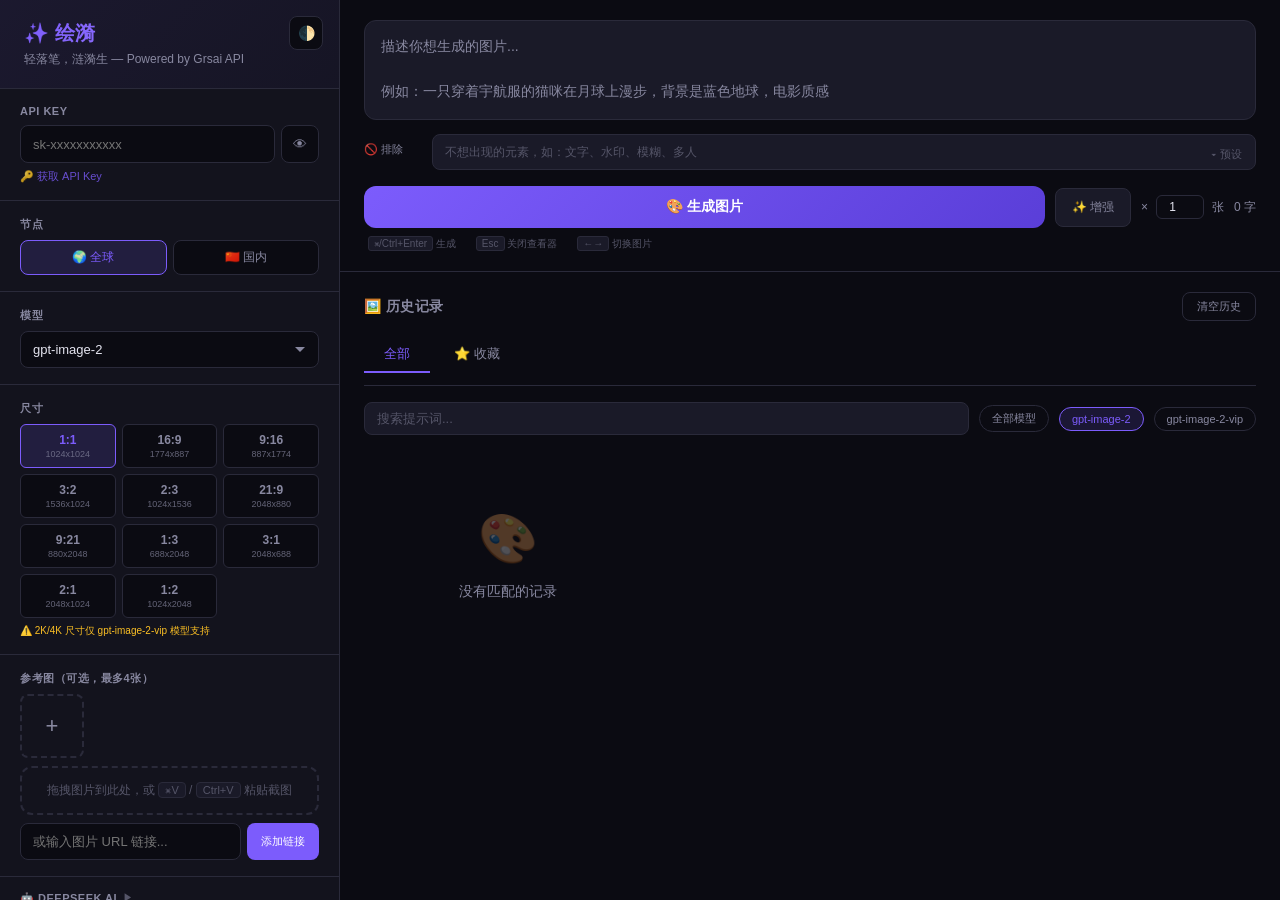
==== index.html @ 483f825a "PWA 手机版上线 — 添加到主屏幕即可安装" ====
<!DOCTYPE html>
<html lang="zh-CN">
<head>
<meta charset="UTF-8">
<meta name="viewport" content="width=device-width, initial-scale=1.0">
<title>绘漪 — AI 生图</title>
<!-- PWA Meta 标签 -->
<link rel="manifest" href="/manifest.json">
<meta name="theme-color" content="#0b0b12">
<meta name="apple-mobile-web-app-capable" content="yes">
<meta name="apple-mobile-web-app-status-bar-style" content="black-translucent">
<meta name="apple-mobile-web-app-title" content="绘漪">
<meta name="mobile-web-app-capable" content="yes">
<link rel="apple-touch-icon" href="/icon-192.png">
<link rel="icon" type="image/png" sizes="192x192" href="/icon-192.png">
<link rel="icon" type="image/png" sizes="512x512" href="/icon-512.png">
<style>
*{margin:0;padding:0;box-sizing:border-box}
:root{
  --bg:#0b0b12;--surface:#13131d;--surface2:#1a1a28;--surface3:#22222f;
  --border:#2a2a3a;--border2:#33334a;
  --text:#e4e4ef;--text2:#8888a0;--text3:#555568;
  --accent:#7c5cfc;--accent2:#5a3ed8;--accent-glow:rgba(124,92,252,.15);
  --success:#34d399;--error:#f87171;--warning:#fbbf24;--info:#60a5fa;
  --radius:12px;--radius-sm:8px;
  --shadow:0 4px 24px rgba(0,0,0,.3);
  --font:-apple-system,BlinkMacSystemFont,'Segoe UI',Roboto,'Helvetica Neue',sans-serif;
  --font-mono:'SF Mono','Fira Code',Consolas,monospace;
  --transition:all .2s ease;
}
[data-theme="light"]{
  --bg:#f5f5f7;--surface:#ffffff;--surface2:#eeeef2;--surface3:#e5e5ea;
  --border:#d1d1d6;--border2:#c7c7cc;
  --text:#1d1d1f;--text2:#6e6e73;--text3:#aeaeb2;
  --accent:#6c4de6;--accent2:#5538c4;--accent-glow:rgba(108,77,230,.1);
  --shadow:0 4px 24px rgba(0,0,0,.08);
}
[data-theme="sakura"]{
  --bg:#12101f;--surface:#1a172a;--surface2:#221e36;--surface3:#2a2640;
  --border:#362f52;--border2:#443c62;
  --text:#ede8f5;--text2:#9b8fb8;--text3:#6b5f88;
  --accent:#e8829a;--accent2:#d4607a;--accent-glow:rgba(232,130,154,.12);
  --success:#7dd4a8;--error:#f08787;--warning:#f0c56d;--info:#8ab4f8;
  --shadow:0 4px 24px rgba(18,16,31,.5);
  --header-gradient:linear-gradient(135deg,rgba(232,130,154,.1),rgba(160,110,200,.06));
  --sidebar-bg:var(--surface);
}
body{font-family:var(--font);background:var(--bg);color:var(--text);min-height:100vh;overflow-x:hidden;transition:background .3s,color .3s}
::-webkit-scrollbar{width:6px}
::-webkit-scrollbar-track{background:var(--surface)}
::-webkit-scrollbar-thumb{background:var(--border);border-radius:3px}
.app{display:flex;height:100vh}
.sidebar{width:340px;min-width:340px;background:var(--surface);border-right:1px solid var(--border);display:flex;flex-direction:column;overflow-y:auto;transition:background .3s}
.main{flex:1;display:flex;flex-direction:column;overflow:hidden}
.header{padding:20px 24px;border-bottom:1px solid var(--border);background:linear-gradient(135deg,rgba(124,92,252,.08),rgba(90,62,216,.04));position:relative}
.header h1{font-size:20px;font-weight:700;background:linear-gradient(135deg,#7c5cfc,#a78bfa);-webkit-background-clip:text;-webkit-text-fill-color:transparent}
.header p{font-size:12px;color:var(--text2);margin-top:4px}
.header-actions{position:absolute;top:16px;right:16px;display:flex;gap:6px}
.header-btn{width:34px;height:34px;border:1px solid var(--border);border-radius:var(--radius-sm);background:var(--bg);color:var(--text2);cursor:pointer;display:flex;align-items:center;justify-content:center;font-size:14px;transition:var(--transition)}
.header-btn:hover{border-color:var(--accent);color:var(--accent);background:var(--accent-glow)}
.sidebar-section{padding:16px 20px;border-bottom:1px solid var(--border)}
.sidebar-section label{display:block;font-size:11px;font-weight:600;color:var(--text2);text-transform:uppercase;letter-spacing:.5px;margin-bottom:8px}
.sidebar-section input[type="password"],.sidebar-section input[type="text"],.sidebar-section textarea,.sidebar-section select{width:100%;background:var(--bg);border:1px solid var(--border);border-radius:var(--radius-sm);padding:10px 12px;color:var(--text);font-size:13px;outline:none;transition:border .2s}
.sidebar-section input:focus,.sidebar-section textarea:focus,.sidebar-section select:focus{border-color:var(--accent)}
.sidebar-section select{cursor:pointer;-webkit-appearance:none;appearance:none;background-image:url("data:image/svg+xml,%3Csvg xmlns='http://www.w3.org/2000/svg' width='12' height='12' viewBox='0 0 12 12'%3E%3Cpath fill='%238888a0' d='M6 8L1 3h10z'/%3E%3C/svg%3E");background-repeat:no-repeat;background-position:right 12px center}
.sidebar-section select option{background:var(--surface);color:var(--text)}
.node-toggle{display:flex;gap:6px}
.node-btn{flex:1;padding:8px;border:1px solid var(--border);border-radius:var(--radius-sm);background:var(--bg);color:var(--text2);font-size:12px;cursor:pointer;transition:var(--transition);text-align:center}
.node-btn.active{border-color:var(--accent);color:var(--accent);background:var(--accent-glow)}
.node-btn:hover{border-color:var(--accent)}
.ref-images{display:flex;flex-wrap:wrap;gap:8px}
.ref-img-slot{width:64px;height:64px;border:2px dashed var(--border);border-radius:var(--radius-sm);cursor:pointer;display:flex;align-items:center;justify-content:center;position:relative;overflow:hidden;transition:var(--transition)}
.ref-img-slot:hover{border-color:var(--accent)}
.ref-img-slot.drag-over{border-color:var(--accent);background:var(--accent-glow);transform:scale(1.05)}
.ref-img-slot img{width:100%;height:100%;object-fit:cover}
.ref-img-slot .add-icon{font-size:22px;color:var(--text2)}
.ref-img-slot .remove-btn{position:absolute;top:2px;right:2px;width:18px;height:18px;background:rgba(0,0,0,.7);border-radius:50%;color:#fff;font-size:10px;cursor:pointer;display:flex;align-items:center;justify-content:center;line-height:1;border:none;opacity:0;transition:opacity .2s}
.ref-img-slot:hover .remove-btn{opacity:1}
.ref-drop-zone{border:2px dashed var(--border);border-radius:var(--radius);padding:14px;text-align:center;color:var(--text3);font-size:12px;transition:var(--transition);margin-top:8px}
.ref-drop-zone.active{border-color:var(--accent);background:var(--accent-glow);color:var(--accent)}
.ref-drop-zone kbd{display:inline-block;padding:1px 6px;background:var(--surface2);border:1px solid var(--border);border-radius:4px;font-family:var(--font);font-size:11px}
.prompt-area{padding:20px 24px;border-bottom:1px solid var(--border)}
.prompt-area textarea{width:100%;min-height:100px;background:var(--surface2);border:1px solid var(--border);border-radius:var(--radius);padding:14px 16px;color:var(--text);font-size:14px;line-height:1.6;resize:none;overflow:hidden;outline:none;transition:border .2s;font-family:inherit}
.prompt-area textarea:focus{border-color:var(--accent)}
.prompt-area textarea::placeholder{color:var(--text2)}
@keyframes pulse{0%,100%{opacity:.3}50%{opacity:1}}
.prompt-actions{display:flex;gap:10px;margin-top:12px;align-items:center;flex-wrap:wrap}
.generate-btn{flex:1;min-width:120px;padding:12px 20px;background:linear-gradient(135deg,var(--accent),var(--accent2));border:none;border-radius:var(--radius);color:#fff;font-size:14px;font-weight:600;cursor:pointer;transition:var(--transition)}
.generate-btn:hover{transform:translateY(-1px);box-shadow:0 4px 20px rgba(124,92,252,.4)}
.generate-btn:active{transform:translateY(0)}
.generate-btn:disabled{opacity:.5;cursor:not-allowed;transform:none;box-shadow:none}
.btn-secondary{padding:10px 16px;background:var(--surface2);border:1px solid var(--border);border-radius:var(--radius-sm);color:var(--text2);font-size:12px;cursor:pointer;transition:var(--transition);white-space:nowrap}
.btn-secondary:hover{border-color:var(--accent);color:var(--accent)}
.char-count{font-size:12px;color:var(--text2)}
.batch-control{display:flex;align-items:center;gap:8px;font-size:12px;color:var(--text2)}
.batch-control input[type="number"]{width:48px;background:var(--bg);border:1px solid var(--border);border-radius:6px;padding:4px 6px;color:var(--text);font-size:12px;text-align:center;outline:none}
.batch-control input[type="number"]:focus{border-color:var(--accent)}
.content{flex:1;overflow-y:auto;padding:20px 24px}
.section-title{font-size:14px;font-weight:600;color:var(--text2);margin-bottom:16px;display:flex;align-items:center;gap:8px;text-transform:uppercase;letter-spacing:.5px}
.section-title .count{background:var(--accent);color:#fff;font-size:10px;padding:2px 8px;border-radius:10px}
.history-tabs{display:flex;gap:4px;margin-bottom:16px;border-bottom:1px solid var(--border);padding-bottom:12px}
.history-tab{padding:8px 20px;border:none;border-bottom:2px solid transparent;background:none;color:var(--text2);font-size:13px;font-weight:500;cursor:pointer;transition:var(--transition)}
.history-tab.active{color:var(--accent);border-bottom-color:var(--accent)}
.history-tab:hover{color:var(--text)}
.search-filter-bar{display:flex;gap:10px;margin-bottom:16px;align-items:center;flex-wrap:wrap}
.search-input{flex:1;min-width:180px;background:var(--surface2);border:1px solid var(--border);border-radius:var(--radius-sm);padding:8px 12px;color:var(--text);font-size:13px;outline:none;transition:border .2s}
.search-input:focus{border-color:var(--accent)}
.search-input::placeholder{color:var(--text3)}
.filter-chip{padding:5px 12px;border:1px solid var(--border);border-radius:20px;background:var(--bg);color:var(--text2);font-size:11px;cursor:pointer;transition:var(--transition);white-space:nowrap}
.filter-chip.active{border-color:var(--accent);color:var(--accent);background:var(--accent-glow)}
.filter-chip:hover{border-color:var(--accent)}
.tasks-grid{display:grid;grid-template-columns:repeat(auto-fill,minmax(220px,1fr));gap:14px;margin-bottom:30px}
.task-card{background:var(--surface);border:1px solid var(--border);border-radius:var(--radius);overflow:hidden;transition:var(--transition);position:relative}
.task-card:hover{border-color:var(--border2);transform:translateY(-2px);box-shadow:var(--shadow)}
.task-card.running{border-color:var(--accent);box-shadow:0 0 20px rgba(124,92,252,.15)}
.task-card.succeeded{border-color:var(--success)}
.task-card.failed,.task-card.violation{border-color:var(--error)}

.task-card .card-fav{position:absolute;top:8px;right:8px;z-index:2;width:28px;height:28px;border:none;border-radius:50%;background:rgba(0,0,0,.3);cursor:pointer;display:flex;align-items:center;justify-content:center;opacity:0;transition:opacity .2s;font-size:14px;color:var(--text2)}
.task-card:hover .card-fav{opacity:1}
.task-card .card-fav.faved{opacity:1;color:#fbbf24}
.task-card .card-img{width:100%;aspect-ratio:1;background:var(--bg);display:flex;align-items:center;justify-content:center;overflow:hidden;cursor:pointer}
.task-card .card-img img{width:100%;height:100%;object-fit:contain;transition:transform .3s}
.task-card:hover .card-img img{transform:scale(1.03)}
.task-card .card-body{padding:12px}
.task-card .card-prompt{font-size:12px;color:var(--text);line-height:1.4;display:-webkit-box;-webkit-line-clamp:2;-webkit-box-orient:vertical;overflow:hidden;margin-bottom:8px}
.task-card .card-meta{display:flex;align-items:center;justify-content:space-between;font-size:11px;color:var(--text2)}
.task-card .card-meta .model-tag{background:var(--surface2);padding:2px 8px;border-radius:4px}
.task-card .card-actions{display:flex;gap:6px;margin-top:8px}
.task-card .card-actions button{flex:1;padding:6px;border:1px solid var(--border);border-radius:6px;background:var(--bg);color:var(--text2);font-size:11px;cursor:pointer;transition:var(--transition)}
.task-card .card-actions button:hover{border-color:var(--accent);color:var(--accent)}
.task-card .card-actions button.downloading{opacity:.6;cursor:wait}
.progress-bar{height:3px;background:var(--bg);overflow:hidden;margin-top:6px;border-radius:2px}
.progress-bar .fill{height:100%;background:linear-gradient(90deg,var(--accent),#a78bfa);transition:width .5s ease;border-radius:2px}
.status-badge{display:inline-flex;align-items:center;gap:4px;font-size:11px;font-weight:600}
.status-badge.running{color:var(--accent)}
.status-badge.succeeded{color:var(--success)}
.status-badge.failed{color:var(--error)}
.status-badge.violation{color:var(--warning)}
.status-badge .dot{width:6px;height:6px;border-radius:50%;background:currentColor}
.status-badge.running .dot{animation:pulse-status 1.5s infinite}
@keyframes pulse-status{0%,100%{opacity:1}50%{opacity:.3}}
.empty-state{display:flex;flex-direction:column;align-items:center;justify-content:center;padding:60px 20px;color:var(--text2)}
.empty-state .icon{font-size:48px;margin-bottom:16px;opacity:.3}
.empty-state p{font-size:14px}
.failed-section{margin-bottom:30px}
.failed-header{display:flex;justify-content:space-between;align-items:center;margin-bottom:12px}
.failed-header .section-title{margin-bottom:0}
.failed-list{display:flex;flex-direction:column;gap:10px}
.failed-item{background:var(--surface);border:1px solid var(--border);border-left:3px solid var(--error);border-radius:var(--radius-sm);padding:14px 16px;transition:var(--transition)}
.failed-item:hover{border-color:var(--border2)}
.failed-item .failed-top{display:flex;justify-content:space-between;align-items:flex-start;gap:10px}
.failed-item .failed-prompt{font-size:13px;color:var(--text);line-height:1.5;flex:1;word-break:break-word}
.failed-item .failed-reason{font-size:12px;color:var(--error);line-height:1.4;margin-top:8px;display:flex;align-items:flex-start;gap:6px}
.failed-item .failed-reason .ri{flex-shrink:0;margin-top:2px}
.failed-item .failed-meta{display:flex;gap:12px;align-items:center;font-size:11px;color:var(--text3);margin-top:8px}
.failed-item .failed-meta .mt{background:var(--surface2);padding:2px 8px;border-radius:4px;color:var(--text2)}
.failed-item .failed-actions{display:flex;gap:6px;margin-top:10px}
.failed-item .failed-actions button{padding:5px 12px;border:1px solid var(--border);border-radius:6px;background:var(--bg);color:var(--text2);font-size:11px;cursor:pointer;transition:var(--transition)}
.failed-item .failed-actions button:hover{border-color:var(--accent);color:var(--accent)}
.failed-item .failed-actions .polish-btn{display:none;background:linear-gradient(135deg,var(--accent),var(--accent2));color:#fff;border:none;font-weight:500}
.failed-item .failed-actions .polish-btn.show{display:inline-flex;align-items:center;gap:4px}
.failed-item .failed-actions .polish-btn:hover{opacity:.9;color:#fff;border-color:transparent}
.failed-item .failed-actions .polish-btn:disabled{opacity:.5;cursor:not-allowed}
.failed-item .failed-remove{width:24px;height:24px;border:none;border-radius:4px;background:none;color:var(--text3);cursor:pointer;display:flex;align-items:center;justify-content:center;font-size:13px;flex-shrink:0;transition:var(--transition)}
.failed-item .failed-remove:hover{color:var(--error);background:rgba(248,113,113,.1)}

.modal-overlay{position:fixed;inset:0;background:rgba(0,0,0,.85);display:flex;align-items:center;justify-content:center;z-index:900;opacity:0;pointer-events:none;transition:opacity .3s}
.modal-overlay.active{opacity:1;pointer-events:all}
.modal{background:var(--surface);border:1px solid var(--border);border-radius:var(--radius);width:90vw;max-width:1200px;max-height:90vh;overflow:hidden;display:flex;flex-direction:column}
.modal-header{padding:16px 24px;border-bottom:1px solid var(--border);display:flex;justify-content:space-between;align-items:center}
.modal-header h3{font-size:16px;font-weight:600}
.modal-close{width:32px;height:32px;border:none;border-radius:50%;background:var(--surface2);color:var(--text2);cursor:pointer;display:flex;align-items:center;justify-content:center;font-size:16px;transition:var(--transition)}
.modal-close:hover{background:var(--error);color:#fff}
.modal-body{flex:1;overflow:auto;padding:20px 24px}


.viewer-overlay{position:fixed;inset:0;background:rgba(0,0,0,.92);display:flex;align-items:center;justify-content:center;z-index:1000;cursor:pointer;opacity:0;pointer-events:none;transition:opacity .3s}
.viewer-overlay.active{opacity:1;pointer-events:all}
.viewer-overlay img{max-width:90vw;max-height:90vh;object-fit:contain;border-radius:8px}
.viewer-close{position:fixed;top:20px;right:20px;width:40px;height:40px;background:rgba(255,255,255,.1);border:none;border-radius:50%;color:#fff;font-size:20px;cursor:pointer;display:flex;align-items:center;justify-content:center;z-index:1001;transition:var(--transition)}
.viewer-close:hover{background:rgba(255,255,255,.2)}
.viewer-download{position:fixed;bottom:30px;left:50%;transform:translateX(-50%);padding:10px 28px;background:linear-gradient(135deg,var(--accent),var(--accent2));border:none;border-radius:var(--radius);color:#fff;font-size:14px;font-weight:600;cursor:pointer;z-index:1001;transition:var(--transition)}
.viewer-download:hover{transform:translateX(-50%) translateY(-2px);box-shadow:0 4px 20px rgba(124,92,252,.4)}
.viewer-nav{position:fixed;top:50%;transform:translateY(-50%);width:44px;height:44px;border:none;border-radius:50%;background:rgba(255,255,255,.1);color:#fff;font-size:20px;cursor:pointer;display:flex;align-items:center;justify-content:center;z-index:1001;transition:var(--transition)}
.viewer-nav:hover{background:rgba(255,255,255,.2)}
.viewer-nav.prev{left:20px}
.viewer-nav.next{right:20px}
.toast-container{position:fixed;top:20px;right:20px;z-index:2000;display:flex;flex-direction:column;gap:8px}
.toast{padding:12px 20px;border-radius:8px;font-size:13px;color:#fff;animation:slideIn .3s ease;box-shadow:0 4px 20px rgba(0,0,0,.3)}
.toast.error{background:var(--error)}
.toast.success{background:var(--success)}
.toast.info{background:var(--accent)}
@keyframes slideIn{from{transform:translateX(100%);opacity:0}to{transform:translateX(0);opacity:1}}
.clear-btn{background:none;border:1px solid var(--border);border-radius:var(--radius-sm);padding:6px 14px;color:var(--text2);font-size:11px;cursor:pointer;transition:var(--transition)}
.clear-btn:hover{border-color:var(--error);color:var(--error)}
.key-wrapper{display:flex;gap:6px}
.key-wrapper input{flex:1}

.key-link{display:inline-block;margin-top:6px;font-size:11px;color:var(--accent);text-decoration:none;opacity:.8;transition:opacity .2s}
.key-link:hover{opacity:1;text-decoration:underline}
.ref-url-row{display:flex;gap:6px;margin-top:8px}
.ref-url-row input{flex:1;background:var(--bg);border:1px solid var(--border);border-radius:8px;padding:8px 10px;color:var(--text);font-size:12px;outline:none;transition:border .2s}
.ref-url-row input:focus{border-color:var(--accent)}
.ref-url-row button{padding:8px 14px;background:var(--accent);border:none;border-radius:8px;color:#fff;font-size:11px;cursor:pointer;white-space:nowrap;transition:opacity .2s}
.ref-url-row button:hover{opacity:.85}
.size-vip-hint{font-size:10px;color:var(--warning);margin-top:6px;display:none}
.size-vip-hint.show{display:block}
.key-toggle{width:38px;height:38px;background:var(--bg);border:1px solid var(--border);border-radius:var(--radius-sm);color:var(--text2);cursor:pointer;display:flex;align-items:center;justify-content:center;font-size:14px;transition:var(--transition);flex-shrink:0}
.key-toggle:hover{border-color:var(--accent);color:var(--accent)}
.size-grid{display:grid;grid-template-columns:repeat(3,1fr);gap:6px}
.size-btn{padding:8px 4px;border:1px solid var(--border);border-radius:6px;background:var(--bg);color:var(--text2);font-size:11px;cursor:pointer;transition:var(--transition);text-align:center}
.size-btn.active{border-color:var(--accent);color:var(--accent);background:var(--accent-glow)}
.size-btn:hover{border-color:var(--accent)}
.size-btn .ratio{font-weight:600;font-size:12px}
.size-btn .px{font-size:9px;margin-top:2px;color:var(--text2);opacity:.7}


/* 🌸 夜樱主题 — 小鱼的专属样式 */
[data-theme="sakura"] .sidebar{
  background:linear-gradient(180deg,var(--surface) 0%,#1e1a30 100%);
  border-right-color:var(--border);
}
[data-theme="sakura"] .header{
  background:var(--header-gradient,linear-gradient(135deg,rgba(232,130,154,.1),rgba(160,110,200,.06)));
}
[data-theme="sakura"] .header h1{
  background:linear-gradient(135deg,#e8829a,#c9a0dc);
  -webkit-background-clip:text;-webkit-text-fill-color:transparent;
}
[data-theme="sakura"] .generate-btn{
  background:linear-gradient(135deg,#e8829a,#d4607a);
}
[data-theme="sakura"] .generate-btn:hover{
  box-shadow:0 4px 20px rgba(232,130,154,.4);
}
[data-theme="sakura"] .generate-btn:disabled{
  box-shadow:none;
}
[data-theme="sakura"] .task-card.running{
  border-color:var(--accent);
  box-shadow:0 0 24px rgba(232,130,154,.18);
}
[data-theme="sakura"] .progress-bar .fill{
  background:linear-gradient(90deg,#e8829a,#c9a0dc);
}
[data-theme="sakura"] .node-btn.active,
[data-theme="sakura"] .filter-chip.active,
[data-theme="sakura"] .history-tab.active{
  border-color:var(--accent);color:var(--accent);background:var(--accent-glow);
}
[data-theme="sakura"] .history-tab.active{
  border-bottom-color:var(--accent);
}
[data-theme="sakura"] .key-link{
  color:var(--accent);
}
[data-theme="sakura"] .ref-url-row button{
  background:var(--accent);
}

/* 🌸 夜樱 — 更柔和的圆角和间距 */
[data-theme="sakura"] .sidebar-section{
  border-bottom-color:rgba(54,47,82,.5);
}
[data-theme="sakura"] .prompt-area textarea{
  border-radius:var(--radius);
  background:var(--surface2);
}
[data-theme="sakura"] .prompt-area textarea:focus{
  border-color:var(--accent);
  box-shadow:0 0 0 3px var(--accent-glow);
}
[data-theme="sakura"] .sidebar-section input:focus,
[data-theme="sakura"] .sidebar-section textarea:focus,
[data-theme="sakura"] .sidebar-section select:focus{
  border-color:var(--accent);
  box-shadow:0 0 0 3px var(--accent-glow);
}
[data-theme="sakura"] .ref-drop-zone.active{
  border-color:var(--accent);background:var(--accent-glow);color:var(--accent);
}

/* 🌸 樱花飘落动画 */
[data-theme="sakura"] .header::after{
  content:'🌸';
  position:absolute;
  top:14px;right:60px;
  font-size:14px;
  opacity:.5;
  animation:sakuraFloat 6s ease-in-out infinite;
}
@keyframes sakuraFloat{
  0%,100%{transform:translateY(0) rotate(0deg);opacity:.5}
  50%{transform:translateY(4px) rotate(15deg);opacity:.7}
}
[data-theme="sakura"] .viewer-download{
  background:linear-gradient(135deg,#e8829a,#d4607a);
}
[data-theme="sakura"] .viewer-download:hover{
  box-shadow:0 4px 20px rgba(232,130,154,.4);
}
@media(max-width:768px){
  .app{flex-direction:column}
  .sidebar{width:100%;min-width:0;max-height:50vh;border-right:none;border-bottom:1px solid var(--border)}
  .tasks-grid,.history-grid{grid-template-columns:repeat(auto-fill,minmax(160px,1fr))}
}

/* Negative prompt */
.negative-row{display:flex;gap:8px;align-items:flex-start;margin-top:10px}
.negative-row label{font-size:11px;color:var(--text2);white-space:nowrap;min-width:60px;font-weight:500;padding-top:8px}
.negative-wrapper{flex:1;position:relative}
.negative-row textarea{flex:1;width:100%;background:var(--surface2);border:1px solid var(--border);border-radius:var(--radius-sm);padding:8px 12px;color:var(--text);font-size:12px;outline:none;transition:border .2s;font-family:inherit;resize:none;min-height:36px;line-height:1.5;overflow:hidden;box-sizing:border-box}
.negative-row textarea:focus{border-color:var(--accent)}
.negative-row textarea::placeholder{color:var(--text3)}
.neg-presets-btn{position:absolute;right:8px;top:50%;transform:translateY(-50%);font-size:11px;color:var(--text3);cursor:pointer;padding:2px 6px;border-radius:4px;transition:all .2s;user-select:none;z-index:2}
.neg-presets-btn:hover{color:var(--accent);background:var(--surface3)}
.neg-presets-btn.open{color:var(--accent)}

/* Negative prompt presets panel */
.neg-presets-panel{display:none;flex-direction:column;gap:0;margin:6px 0 0 68px;background:var(--surface2);border:1px solid var(--border);border-radius:var(--radius-sm);padding:12px;max-height:320px;overflow-y:auto;box-shadow:0 8px 24px rgba(0,0,0,.3)}
.neg-presets-panel.open{display:flex}
.neg-preset-category{margin-bottom:10px}
.neg-preset-cat-title{font-size:11px;font-weight:600;color:var(--text2);margin-bottom:6px}
.neg-preset-chips{display:flex;flex-wrap:wrap;gap:4px}
.neg-chip{display:inline-block;padding:3px 8px;font-size:11px;color:var(--text2);background:var(--surface3);border:1px solid var(--border);border-radius:20px;cursor:pointer;transition:all .15s;user-select:none}
.neg-chip:hover{border-color:var(--accent);color:var(--accent);background:var(--surface4)}
.neg-chip.selected{border-color:var(--accent);color:var(--accent);background:rgba(var(--accent-rgb),.12)}
.neg-preset-footer{display:flex;justify-content:flex-end;gap:8px;margin-top:8px;padding-top:8px;border-top:1px solid var(--border)}
.neg-clear-btn,.neg-apply-btn{padding:4px 12px;font-size:11px;border-radius:20px;cursor:pointer;transition:all .15s;border:none;font-family:inherit}
.neg-clear-btn{background:var(--surface3);color:var(--text2)}
.neg-clear-btn:hover{background:var(--surface4);color:var(--text)}
.neg-apply-btn{background:var(--accent);color:#fff;font-weight:600}
.neg-apply-btn:hover{filter:brightness(1.1)}
.neg-apply-btn:disabled{opacity:.4;cursor:not-allowed}

/* DeepSeek section */
.ds-section{padding:14px 20px;border-bottom:1px solid var(--border)}
.ds-header{display:flex;align-items:center;gap:6px;cursor:pointer;user-select:none}
.ds-header label{font-size:11px;font-weight:600;color:var(--text2);text-transform:uppercase;letter-spacing:.5px}
.ds-header .ds-arrow{font-size:10px;color:var(--text3);transition:transform .2s}
.ds-header .ds-arrow.open{transform:rotate(90deg)}
.ds-body{display:none;margin-top:10px}
.ds-body.open{display:block}
.ds-key-row{display:flex;gap:6px}
.ds-key-row input{flex:1;background:var(--bg);border:1px solid var(--border);border-radius:var(--radius-sm);padding:8px 10px;color:var(--text);font-size:12px;outline:none;transition:border .2s}
.ds-key-row input:focus{border-color:var(--accent)}
.ds-btns{display:flex;gap:6px;margin-top:10px;flex-wrap:wrap}
.ds-btn{padding:6px 12px;border:1px solid var(--border);border-radius:6px;background:var(--bg);color:var(--text2);font-size:11px;cursor:pointer;transition:var(--transition);white-space:nowrap}
.ds-btn:hover{border-color:var(--accent);color:var(--accent)}
.ds-btn:disabled{opacity:.5;cursor:not-allowed}
.ds-btn.active{border-color:var(--accent);color:var(--accent);background:var(--accent-glow)}

/* 快捷键提示样式 */
.kbd-hint{display:inline-block;font-size:10px;color:var(--text3);margin-left:4px;background:var(--surface2);padding:1px 5px;border-radius:3px;border:1px solid var(--border)}
</style>
</head>
<body>
<div class="app">
<aside class="sidebar">
  <div class="header">
    <h1>✨ 绘漪</h1>
    <p>轻落笔，涟漪生 — Powered by Grsai API</p>
    <div class="header-actions">

      <button class="header-btn" id="themeBtn" title="切换主题 (暗黑/明亮/夜樱)">🌓</button>
    </div>
  </div>
  <div class="sidebar-section">
    <label>API Key</label>
    <div class="key-wrapper">
      <input type="password" id="apiKey" placeholder="sk-xxxxxxxxxxx" autocomplete="off">
      <button class="key-toggle" id="keyToggle" title="显示/隐藏">👁</button>
    </div>
    <a href="https://grsai.ai/zh/dashboard/api-keys" target="_blank" rel="noopener" class="key-link">🔑 获取 API Key</a>
  </div>
  <div class="sidebar-section">
    <label>节点</label>
    <div class="node-toggle">
      <button class="node-btn active" data-node="global">🌍 全球</button>
      <button class="node-btn" data-node="china">🇨🇳 国内</button>
    </div>
  </div>
  <div class="sidebar-section">
    <label>模型</label>
    <select id="model">
      <option value="gpt-image-2">gpt-image-2</option>
      <option value="gpt-image-2-vip">gpt-image-2-vip</option>
    </select>
  </div>
  <div class="sidebar-section">
    <label>尺寸</label>
    <div class="size-grid" id="sizeGrid"></div>
    <div class="size-vip-hint" id="sizeVipHint">⚠️ 2K/4K 尺寸仅 gpt-image-2-vip 模型支持</div>
  </div>
  <div class="sidebar-section">
    <label>参考图（可选，最多4张）</label>
    <div class="ref-images" id="refImages"></div>
    <div class="ref-drop-zone" id="refDropZone">拖拽图片到此处，或 <kbd>⌘V</kbd> / <kbd>Ctrl+V</kbd> 粘贴截图</div>
    <div class="ref-url-row">
      <input type="text" id="refUrlInput" placeholder="或输入图片 URL 链接...">
      <button id="refUrlAdd">添加链接</button>
    </div>
    <input type="file" id="refInput" accept="image/*" multiple hidden>
  </div>
  <div class="ds-section">
    <div class="ds-header" id="dsToggle">
      <label>🤖 DeepSeek AI</label>
      <span class="ds-arrow" id="dsArrow">▶</span>
    </div>
    <div class="ds-body" id="dsBody">
      <div class="ds-key-row">
        <input type="password" id="dsApiKey" placeholder="DeepSeek API Key（可选）">
        <button class="key-toggle" id="dsKeyToggle" title="显示/隐藏">👁</button>
      </div>
      <div class="ds-btns">
        <button class="ds-btn" id="dsTranslateBtn" title="中文→英文提示词">🌐 中译英</button>
        <button class="ds-btn" id="dsEnhanceBtn" title="AI 扩展提示词">🧠 AI增强</button>
        <button class="ds-btn" id="dsAutoBtn" title="一句话生成完整提示词">⚡ 一键生成</button>
      </div>
    </div>
  </div>
</aside>
<div class="main">
  <div class="prompt-area">
    <textarea id="prompt" placeholder="描述你想生成的图片...&#10;&#10;例如：一只穿着宇航服的猫咪在月球上漫步，背景是蓝色地球，电影质感"></textarea>
    <div class="negative-row">
      <label>🚫 排除</label>
      <div class="negative-wrapper">
        <textarea id="negativePrompt" placeholder="不想出现的元素，如：文字、水印、模糊、多人" rows="1"></textarea>
        <div class="neg-presets-btn" id="negPresetsBtn" title="负向提示词预设">▾ 预设</div>
      </div>
    </div>
    <div class="neg-presets-panel" id="negPresetsPanel">
      <div class="neg-preset-category">
        <div class="neg-preset-cat-title">📋 基础质量</div>
        <div class="neg-preset-chips">
          <span class="neg-chip" data-neg="lowres, blurry, worst quality, low quality, normal quality, jpeg artifacts, grainy">画质问题</span>
          <span class="neg-chip" data-neg="watermark, signature, text, logo">画面杂质</span>
          <span class="neg-chip" data-neg="cropped, out of frame, tiling">构图框架</span>
          <span class="neg-chip" data-neg="3d, render, cartoon, cgi, sketch">艺术风格</span>
          <span class="neg-chip" data-neg="worst quality, low quality, blurry, watermark, text, cropped, out of frame, ugly, jpeg artifacts, signature">通用基础</span>
        </div>
      </div>
      <div class="neg-preset-category">
        <div class="neg-preset-cat-title">👤 人物精修</div>
        <div class="neg-preset-chips">
          <span class="neg-chip" data-neg="bad anatomy, bad proportions, gross proportions, malformed limbs">身体结构</span>
          <span class="neg-chip" data-neg="extra limbs, extra arms, extra legs, missing arms, missing legs, disconnected limbs">肢体数量</span>
          <span class="neg-chip" data-neg="bad hands, poorly drawn hands, mutated hands, extra fingers, missing fingers, fused fingers, too many fingers">手部细节</span>
          <span class="neg-chip" data-neg="bad face, poorly drawn face, disfigured face, ugly face, cloned face, extra eyes, asymmetrical eyes">面部细节</span>
          <span class="neg-chip" data-neg="long neck, malformed neck">颈部问题</span>
          <span class="neg-chip" data-neg="bad anatomy, bad proportions, extra limbs, bad hands, poorly drawn hands, bad face, disfigured face">人物全开</span>
        </div>
      </div>
      <div class="neg-preset-category">
        <div class="neg-preset-cat-title">🎨 风格场景</div>
        <div class="neg-preset-chips">
          <span class="neg-chip" data-neg="anime, cartoon, illustration, painting">写实防动漫</span>
          <span class="neg-chip" data-neg="mutation, deformed, disfigured, mutilated">畸形变异</span>
          <span class="neg-chip" data-neg="car, building, tree, weapon">特定排除</span>
        </div>
      </div>
      <div class="neg-preset-category">
        <div class="neg-preset-cat-title">🛡 内容安全</div>
        <div class="neg-preset-chips">
          <span class="neg-chip" data-neg="violence, gore, blood, corpse">暴力血腥</span>
          <span class="neg-chip" data-neg="nsfw, nudity">不适宜内容</span>
        </div>
      </div>
      <div class="neg-preset-footer">
        <button class="neg-clear-btn" id="negClearBtn">清空</button>
        <button class="neg-apply-btn" id="negApplyBtn">应用 ×</button>
      </div>
    </div>
    <div class="prompt-actions">
      <button class="generate-btn" id="generateBtn">🎨 生成图片</button>
      <button class="btn-secondary" id="enhanceBtn" title="自动扩展提示词">✨ 增强</button>

      <div class="batch-control">
        <span>×</span>
        <input type="number" id="batchCount" value="1" min="1" max="10">
        <span>张</span>
      </div>
      <span class="char-count" id="charCount">0 字</span>
    </div>
    <div style="margin-top:8px;font-size:10px;color:var(--text3);display:flex;gap:16px;flex-wrap:wrap">
      <span><span class="kbd-hint">⌘/Ctrl+Enter</span> 生成</span>
      <span><span class="kbd-hint">Esc</span> 关闭查看器</span>
      <span><span class="kbd-hint">←→</span> 切换图片</span>
    </div>
  </div>
  <div class="content">
    <div id="tasksSection" style="display:none">
      <div class="section-title">⚡ 生成中 <span class="count" id="taskCount">0</span></div>
      <div class="tasks-grid" id="tasksGrid"></div>
    </div>
    <div id="failedSection" style="display:none">
      <div class="failed-header">
        <div class="section-title">❌ 失败记录 <span class="count" id="failedCount" style="background:var(--error)">0</span></div>
        <button class="clear-btn" id="clearFailed">清空失败记录</button>
      </div>
      <div class="failed-list" id="failedList"></div>
    </div>
    <div>
      <div class="section-title" style="justify-content:space-between">
        <span>🖼️ 历史记录</span>
        <button class="clear-btn" id="clearHistory">清空历史</button>
      </div>
      <div class="history-tabs">
        <button class="history-tab active" data-tab="all">全部</button>
        <button class="history-tab" data-tab="favs">⭐ 收藏</button>
      </div>
      <div class="search-filter-bar">
        <input class="search-input" type="text" id="searchInput" placeholder="搜索提示词...">
        <button class="filter-chip" data-model="all">全部模型</button>
        <button class="filter-chip active" data-model="gpt-image-2">gpt-image-2</button>
        <button class="filter-chip" data-model="gpt-image-2-vip">gpt-image-2-vip</button>
      </div>
      <div class="tasks-grid history-grid" id="historyGrid">
        <div class="empty-state"><div class="icon">🎨</div><p>还没有生成过图片</p></div>
      </div>
    </div>
  </div>
</div>
</div>






<!-- Viewer -->
<div class="viewer-overlay" id="viewer">
  <button class="viewer-close" id="viewerClose">✕</button>
  <button class="viewer-nav prev" id="viewerPrev">‹</button>
  <button class="viewer-nav next" id="viewerNext">›</button>
  <img id="viewerImg" src="" alt="">
  <button class="viewer-download" id="viewerDownload">⬇ 下载到电脑</button>
</div>


<!-- Toast -->
<div class="toast-container" id="toasts"></div>

<script>
// ============ Config ============
const BASE_URLS = { global: 'https://grsaiapi.com', china: 'https://grsai.dakka.com.cn' };
const SIZE_MAP = {
  '1:1':   { '1K': '1024x1024', '2K': '2048x2048', '4K': '2880x2880' },
  '16:9':  { '1K': '1774x887',  '2K': '2048x1152', '4K': '3840x2160' },
  '9:16':  { '1K': '887x1774',  '2K': '1152x2048', '4K': '2160x3840' },
  '3:2':   { '1K': '1536x1024', '2K': '2048x1360', '4K': '3504x2336' },
  '2:3':   { '1K': '1024x1536', '2K': '1360x2048', '4K': '2336x3504' },
  '21:9':  { '1K': '2048x880',  '2K': '3840x1648' },
  '9:21':  { '1K': '880x2048',  '2K': '1648x3840' },
  '1:3':   { '1K': '688x2048',  '2K': '1280x3840' },
  '3:1':   { '1K': '2048x688',  '2K': '3840x1280' },
  '2:1':   { '1K': '2048x1024', '2K': '3840x1920' },
  '1:2':   { '1K': '1024x2048', '2K': '1920x3840' }
};
const POLL_INTERVAL = 2000;

const DS_BASE_URL = 'https://api.deepseek.com/v1/chat/completions';

const ERROR_ZH = {
  'generate failed':'生成失败','content policy violation':'内容违规','violation':'内容违规',
  'rate limit exceeded':'请求过于频繁，请稍后再试','invalid api key':'API Key 无效',
  'unauthorized':'未授权，请检查 API Key','model not found':'模型不存在',
  'invalid request':'请求参数无效','internal server error':'服务器内部错误',
  'service unavailable':'服务暂不可用','timeout':'请求超时','bad request':'请求格式错误',
  'forbidden':'访问被拒绝','not found':'资源不存在','too many requests':'请求过多，请稍后再试',
  'server error':'服务器错误','connection error':'网络连接错误','network error':'网络错误',
  'failed to generate':'生成失败','image generation failed':'图片生成失败',
  'prompt too long':'提示词过长','invalid image':'参考图片格式无效',
  'image too large':'参考图片过大','nsfw content detected':'检测到不当内容',
  'safety filter triggered':'安全过滤触发','blocked by safety system':'被安全系统拦截',
  'content filtered':'内容被过滤'
};
function translateError(msg) {
  if (!msg) return '';
  const l = msg.toLowerCase();
  if (ERROR_ZH[l]) return ERROR_ZH[l];
  let best='', tr='';
  for (const [k,v] of Object.entries(ERROR_ZH)) { if (l.includes(k) && k.length>best.length) { best=k; tr=v; } }
  return tr || msg;
}

// ============ State ============
let state = {
  node:'global', model:'gpt-image-2', selectedSize:'1024x1024',
  selectedRatio:'1:1', selectedQuality:'1K',
  refImages:[], tasks:[], history:[], favorites:new Set(),
  pollingTimers:{},
  errorLog:[], currentViewerUrl:'', currentViewerList:[], currentViewerIdx:-1,
  theme:'dark',
  // Filter
  searchQuery:'', filterModel:'gpt-image-2', activeTab:'all',
  // Failed records
  failedRecords:[]
};


// ============ Error Log ============
function logError(message, source = '', details = null) {
  state.errorLog.push({
    timestamp: new Date().toISOString(),
    message: String(message),
    source: String(source),
    details: details
  });
  if (state.errorLog.length > 100) state.errorLog = state.errorLog.slice(-100);
}
const $=id=>document.getElementById(id);
const apiKeyInput=$('apiKey'), keyToggle=$('keyToggle'), modelSelect=$('model');
const sizeGrid=$('sizeGrid'), refImagesDiv=$('refImages'), refInput=$('refInput');
const refDropZone=$('refDropZone'), promptArea=$('prompt'), generateBtn=$('generateBtn');
const charCount=$('charCount'), enhanceBtn=$('enhanceBtn'), batchCount=$('batchCount');
const tasksSection=$('tasksSection'), tasksGrid=$('tasksGrid'), taskCount=$('taskCount');
const historyGrid=$('historyGrid'), viewer=$('viewer'), viewerImg=$('viewerImg');
const viewerClose=$('viewerClose'), viewerDownload=$('viewerDownload');
const viewerPrev=$('viewerPrev'), viewerNext=$('viewerNext');
const clearHistoryBtn=$('clearHistory'), searchInput=$('searchInput');
// ============ Init ============
function init(){ loadSettings();
  const vipHint=$('sizeVipHint');if(vipHint)vipHint.classList.toggle('show',state.model!=='gpt-image-2-vip'); renderSizeGrid(); renderRefImages(); renderHistory(); renderFailed(); bindEvents(); applyTheme(); }

function loadSettings(){
  const s=localStorage.getItem('gis2_settings');
  if(s){const d=JSON.parse(s);apiKeyInput.value=d.apiKey||'';state.node=d.node||'global';state.model=d.model||'gpt-image-2';state.selectedRatio=d.selectedRatio||'1:1';state.selectedQuality=d.selectedQuality||'1K';state.theme=d.theme||'dark';state.favorites=new Set(d.favorites||[]);}
  const h=localStorage.getItem('gis2_history');
  if(h) state.history=JSON.parse(h);
  const f=localStorage.getItem('gis2_failed');
  if(f) state.failedRecords=JSON.parse(f);
  modelSelect.value=state.model;
  document.querySelectorAll('.node-btn').forEach(b=>b.classList.toggle('active',b.dataset.node===state.node));
  if(SIZE_MAP[state.selectedRatio]&&SIZE_MAP[state.selectedRatio][state.selectedQuality]) state.selectedSize=SIZE_MAP[state.selectedRatio][state.selectedQuality];
}
function saveSettings(){
  localStorage.setItem('gis2_settings',JSON.stringify({
    apiKey:apiKeyInput.value,node:state.node,model:state.model,
    selectedRatio:state.selectedRatio,selectedQuality:state.selectedQuality,
    theme:state.theme,favorites:[...state.favorites]
  }));
}
function saveHistory(){
  if(state.history.length>200) state.history=state.history.slice(0,200);
  localStorage.setItem('gis2_history',JSON.stringify(state.history));
}
function saveFailed(){
  localStorage.setItem('gis2_failed',JSON.stringify(state.failedRecords));
}

// ============ Theme ============
function applyTheme(){
  document.documentElement.setAttribute('data-theme',state.theme);
  const icons={dark:'🌓',light:'☀️',sakura:'🌸'};
  $('themeBtn').textContent=icons[state.theme]||'🌓';
}
const THEMES=['dark','light','sakura'];
function toggleTheme(){
  const idx=THEMES.indexOf(state.theme);
  state.theme=THEMES[(idx+1)%THEMES.length];
  applyTheme();saveSettings();
}

// ============ Size Grid ============
function renderSizeGrid(){
  const isVip=state.model==='gpt-image-2-vip';
  let html='';
  for(const[ratio,qualities]of Object.entries(SIZE_MAP)){
    for(const[quality,px]of Object.entries(qualities)){
      if(!isVip&&quality!=='1K') continue;
      const isActive=state.selectedRatio===ratio&&state.selectedQuality===quality;
      html+=`<button class="size-btn${isActive?' active':''}" data-ratio="${ratio}" data-quality="${quality}" data-px="${px}"><div class="ratio">${ratio}</div><div class="px">${px}</div></button>`;
    }
  }
  sizeGrid.innerHTML=html;
}

// ============ Reference Images ============
function renderRefImages(){
  let html='';
  state.refImages.forEach((b64,i)=>{
    html+=`<div class="ref-img-slot" data-index="${i}"><img src="${b64}" alt="参考图${i+1}"><button class="remove-btn" data-index="${i}">✕</button></div>`;
  });
  if(state.refImages.length<4) html+=`<div class="ref-img-slot" data-index="add" title="点击添加"><span class="add-icon">+</span></div>`;
  refImagesDiv.innerHTML=html;
}
function fileToBase64(file){return new Promise((res,rej)=>{const r=new FileReader();r.onload=()=>res(r.result);r.onerror=rej;r.readAsDataURL(file);})}
function addRefImageFromUrl(url){
  if(state.refImages.length>=4){showToast('最多4张参考图','error');return;}
  if(!/^https?:\/\//i.test(url)){showToast('请输入有效的图片 URL','error');return;}
  state.refImages.push(url);
  renderRefImages();showToast('已添加参考图链接','success');
}
function addRefImageFromBlob(blob){
  if(state.refImages.length>=4){showToast('最多4张参考图','error');return;}
  fileToBase64(blob).then(b64=>{state.refImages.push(b64);renderRefImages();showToast('已添加参考图','success');});
}
function addRefImagesFromFiles(files){
  const remaining=4-state.refImages.length;
  Array.from(files).slice(0,remaining).forEach(f=>{
    fileToBase64(f).then(b64=>{state.refImages.push(b64);renderRefImages();});
  });
}

// ============ API ============
function getBaseUrl(){return BASE_URLS[state.node];}
function getHeaders(){return{'Content-Type':'application/json','Authorization':`Bearer ${apiKeyInput.value.trim()}`};}
async function submitGeneration(prompt,images){
  const body={model:state.model,prompt,aspectRatio:state.selectedSize,replyType:'async'};
  if(images&&images.length>0) body.images=images;
  const resp=await fetch(`${getBaseUrl()}/v1/api/generate`,{method:'POST',headers:getHeaders(),body:JSON.stringify(body)});
  if(!resp.ok){
    try{
      const errData=await resp.json();
      if(errData.status==='violation') throw new Error('内容违规，请修改提示词');
      if(errData.status==='failed') throw new Error(errData.error||'生成失败');
      throw new Error(errData.error||`HTTP ${resp.status}`);
    }catch(jsonErr){
      if(jsonErr.message&&jsonErr.message!=='Unexpected token') throw jsonErr;
      const t=await resp.text();throw new Error(`HTTP ${resp.status}: ${t}`);
    }
  }
  return resp.json();
}
async function pollResult(taskId){
  const resp=await fetch(`${getBaseUrl()}/v1/api/result?id=${encodeURIComponent(taskId)}`,{headers:getHeaders()});
  if(!resp.ok) throw new Error(`Poll HTTP ${resp.status}`);
  return resp.json();
}

// ============ Tasks ============
function addTask(taskId,prompt){
  state.tasks.unshift({id:taskId,prompt,model:state.model,size:state.selectedSize,status:'running',progress:0,results:[],error:null,createdAt:Date.now()});
  renderTasks();startPolling(taskId);
}
function updateTask(taskId,data){
  const task=state.tasks.find(t=>t.id===taskId);if(!task)return;
  Object.assign(task,data);renderTasks();
  if(task.status==='succeeded'){
    stopPolling(taskId);
    if(task.results&&task.results.length>0){
      task.results.forEach(r=>{state.history.unshift({url:r.url,prompt:task.prompt,model:task.model,size:task.size,timestamp:task.createdAt,id:Date.now()+'_'+Math.random().toString(36).slice(2,8)});});
      saveHistory();renderHistory();
    }
    setTimeout(()=>removeTask(taskId),2000);
    showToast('图片生成成功！','success');
  }else if(task.status==='failed'||task.status==='violation'){
    stopPolling(taskId);
    // Add to failed records instead of auto-removing
    state.failedRecords.unshift({prompt:task.prompt,model:task.model,size:task.size,error:task.error,status:task.status,timestamp:Date.now(),id:task.id});
    saveFailed();renderFailed();
    showToast(`生成失败: ${translateError(task.error)}`,'error');
    setTimeout(()=>removeTask(taskId),3000);
  }
}
function removeTask(taskId){state.tasks=state.tasks.filter(t=>t.id!==taskId);renderTasks();}
function startPolling(taskId){
  if(state.pollingTimers[taskId])return;
  state.pollingTimers[taskId]=setInterval(async()=>{
    try{const d=await pollResult(taskId);updateTask(taskId,{status:d.status,progress:d.progress||0,results:d.results||[],error:d.error||null});}
    catch(e){console.error('Poll error:',e);}
  },POLL_INTERVAL);
}
function stopPolling(taskId){if(state.pollingTimers[taskId]){clearInterval(state.pollingTimers[taskId]);delete state.pollingTimers[taskId];}}
function escapeHtml(str){const d=document.createElement('div');d.textContent=str;return d.innerHTML;}

function renderTasks(){
  const active=state.tasks.filter(t=>t.status==='running');
  if(active.length===0&&state.tasks.length===0){tasksSection.style.display='none';return;}
  tasksSection.style.display='block';taskCount.textContent=active.length;
  tasksGrid.innerHTML=state.tasks.map(task=>{
    const sc=task.status;
    const st={running:'生成中...',succeeded:'完成',failed:'生成失败',violation:'内容违规'}[task.status]||translateError(task.status);
    let imgC='';
    const imgUrl = (task.results&&task.results.length>0&&task.results[0].url) ? task.results[0].url : "";
    if(imgUrl){imgC=`<img src="${imgUrl}" alt="生成结果" loading="lazy" data-action="view" data-url="${encodeURIComponent(imgUrl)}">`;}
    else imgC=`<div style="color:var(--text2);font-size:28px">🎨</div>`;
    const errH=task.error?`<div style="font-size:11px;color:var(--error);margin-top:6px">❌ ${escapeHtml(translateError(task.error))}</div>`:'';
    const actH=(task.status==='succeeded'&&imgUrl)?`<div class="card-actions"><button data-action="download" data-url="${encodeURIComponent(imgUrl)}">⬇ 下载</button><button data-action="view" data-url="${encodeURIComponent(imgUrl)}">🔍 查看</button></div>`:'';
    return`<div class="task-card ${sc}"><div class="card-img">${imgC}</div><div class="card-body"><div class="card-prompt">${escapeHtml(task.prompt)}</div>${task.status==='running'?`<div class="progress-bar"><div class="fill" style="width:${task.progress}%"></div></div>`:''}<div class="card-meta"><span class="status-badge ${sc}"><span class="dot"></span>${st}${task.status==='running'&&task.progress?' '+task.progress+'%':''}</span><span class="model-tag">${task.model}</span></div>${actH}${errH}</div></div>`;
  }).join('');
}

// ============ Failed Records ============
function renderFailed(){
  const sec=$('failedSection'),list=$('failedList'),cnt=$('failedCount');
  if(state.failedRecords.length===0){sec.style.display='none';return;}
  sec.style.display='block';
  cnt.textContent=state.failedRecords.length;
  list.innerHTML=state.failedRecords.map((rec,i)=>{
    const date=new Date(rec.timestamp);
    const ts=`${date.getMonth()+1}/${date.getDate()} ${date.getHours().toString().padStart(2,'0')}:${date.getMinutes().toString().padStart(2,'0')}:${date.getSeconds().toString().padStart(2,'0')}`;
    const statusLabel=rec.status==='violation'?'内容违规':'生成失败';
    return`<div class="failed-item"><div class="failed-top"><div class="failed-prompt">${escapeHtml(rec.prompt)}</div><button class="failed-remove" data-idx="${i}" title="删除">✕</button></div><div class="failed-reason"><span class="ri">⚠</span><span>${statusLabel}：${escapeHtml(translateError(rec.error))}</span></div><div class="failed-meta"><span>${ts}</span><span class="mt">${rec.model}</span><span class="mt">${rec.size}</span></div><div class="failed-actions"><button data-idx="${i}" class="retry-btn">♻ 重新生成</button><button data-idx="${i}" class="reuse-prompt-btn">📝 复用提示词</button><button data-idx="${i}" class="polish-btn${rec.status==='violation'?' show':''}" title="润色提示词以规避内容审查">✨ 润色提示词</button></div></div>`;
  }).join('');
}

// ============ History ============
function getFilteredHistory(){
  let list=state.history;
  // Tab filter
  if(state.activeTab==='favs') list=list.filter(item=>state.favorites.has(item.id));
  // Model filter
  if(state.filterModel!=='all') list=list.filter(item=>item.model===state.filterModel);
  // Search
  if(state.searchQuery){const q=state.searchQuery.toLowerCase();list=list.filter(item=>item.prompt&&item.prompt.toLowerCase().includes(q));}
  return list;
}
function renderHistory(){
  const list=getFilteredHistory();
  if(list.length===0){
    historyGrid.innerHTML=`<div class="empty-state"><div class="icon">🎨</div><p>${state.activeTab==='favs'?'还没有收藏的图片':'没有匹配的记录'}</p></div>`;
    return;
  }
  historyGrid.innerHTML=list.map((item,i)=>{
    const date=new Date(item.timestamp);
    const timeStr=`${date.getMonth()+1}/${date.getDate()} ${date.getHours().toString().padStart(2,'0')}:${date.getMinutes().toString().padStart(2,'0')}`;
    const encUrlVal = encodeURIComponent(item.url);
    const isFav=state.favorites.has(item.id);
return`<div class="task-card succeeded"><button class="card-fav ${isFav?'faved':''}" data-id="${item.id}">${isFav?'★':'☆'}</button><div class="card-img"><img src="${item.url}" alt="${escapeHtml(item.prompt)}" loading="lazy" data-idx="${i}" data-action="view-history"></div><div class="card-body"><div class="card-prompt">${escapeHtml(item.prompt)}</div><div class="card-meta"><span>${timeStr}</span><span class="model-tag">${item.model} · ${item.size}</span></div><div class="card-actions"><button data-action="download" data-url="${encUrlVal}">⬇ 下载</button><button data-idx="${state.history.indexOf(item)}" data-action="reuse">♻ 重用</button></div></div></div>`;
  }).join('');
}

// ============ Enhance ============
function enhancePrompt(){
  const p=promptArea.value.trim();if(!p){showToast('请先输入提示词','error');return;}
  // Smart enhancement: add detail keywords based on existing prompt
  const enhancements=[
    {check:['人','女孩','woman','girl','boy','man','角色'],add:'highly detailed face, beautiful eyes, sharp focus, '},
    {check:['景','风景','landscape','山','海','天空','sunset','sunrise'],add:'golden hour lighting, atmospheric perspective, vivid colors, '},
    {check:['动物','cat','dog','猫咪','小狗','pet'],add:'fluffy fur texture, expressive eyes, natural pose, '},
    {check:['建筑','building','城市','city','street'],add:'architectural details, dramatic perspective, urban atmosphere, '},
    {check:['食物','food','cake','pizza','sushi'],add:'appetizing presentation, food photography, shallow depth of field, '},
  ];
  let suffix='';
  const pl=p.toLowerCase();
  for(const e of enhancements){if(e.check.some(k=>pl.includes(k))){suffix+=e.add;break;}}
  // Check if prompt already has quality boosters
  const hasQuality=/(ultra detailed|high quality|masterpiece|8k|4k|high resolution)/i.test(p);
  if(!hasQuality) suffix+='ultra detailed, high quality, 8K resolution, ';
  if(suffix){
    // Remove trailing comma+space
    suffix=suffix.replace(/,\s*$/,'');
    promptArea.value=p+', '+suffix;
    updateCharCount();
    showToast('提示词已增强 ✓','success');
  }else{
    promptArea.value=p+', ultra detailed, high quality, 8K resolution, professional';
    updateCharCount();
    showToast('提示词已增强 ✓','success');
  }
}

// ============ Actions ============
async function handleGenerate(){
  let prompt=promptArea.value.trim();
  if(!prompt){showToast('请输入提示词','error');return;}
  if(!apiKeyInput.value.trim()){showToast('请输入 API Key','error');return;}
  // Append negative prompt
  const neg=$('negativePrompt').value.trim();
  if(neg) prompt+=' 不要包含：'+neg;
  const count=Math.min(Math.max(parseInt(batchCount.value)||1,1),10);
  generateBtn.disabled=true;generateBtn.textContent=`⏳ 提交${count>1?count+'个任务':'中'}...`;
  let submitted=0;
  try {
    for(let i=0;i<count;i++){
      try {
        // 批量生成时为每张图添加变体标识
        const variedPrompt = count > 1 ? prompt + ` [variation ${i + 1}]` : prompt;
        const data=await submitGeneration(variedPrompt,state.refImages);
      if(data.id){addTask(data.id,prompt);submitted++;}
      else if(data.status==='succeeded'&&data.results){
        data.results.forEach(r=>{state.history.unshift({url:r.url,prompt,model:state.model,size:state.selectedSize,timestamp:Date.now(),id:Date.now()+'_'+Math.random().toString(36).slice(2,8)});});
        submitted++;
      }else if(data.status==='failed'||data.status==='violation'){
        showToast(`第${i+1}张失败: ${translateError(data.error||'')}`,'error');
      }
    }catch(e){logError(e.message||String(e),'handleGenerate',e.stack);showToast(`第${i+1}张请求失败: ${translateError(e.message)}`,'error');}
  }
    if(submitted>0){saveHistory();renderHistory();showToast(`已提交 ${submitted} 个任务`,'info');}
  } finally {
    generateBtn.disabled=false;generateBtn.textContent='🎨 生成图片';
  }
}

async function downloadImage(url,btnEl){
  if(btnEl){btnEl.classList.add('downloading');btnEl.textContent='⏳ 下载中...';}
  try{
    const resp=await fetch(url);if(!resp.ok)throw new Error(`HTTP ${resp.status}`);
    const blob=await resp.blob();
    const ct=blob.type||'';let ext='png';
    if(ct.includes('jpeg')||ct.includes('jpg'))ext='jpg';else if(ct.includes('webp'))ext='webp';else if(ct.includes('gif'))ext='gif';
    const a=document.createElement('a');a.href=URL.createObjectURL(blob);a.download=`gpt-image2-${Date.now()}.${ext}`;a.click();URL.revokeObjectURL(a.href);
    showToast('图片已开始下载','success');
  }catch(e){
    // 跨域降级：直接在新标签页打开
    const a=document.createElement('a');
    a.href=url;a.target='_blank';a.download=`gpt-image2-${Date.now()}.png`;
    a.click();
    showToast('已在新标签页打开，请右键保存图片','info');
  }
  finally{if(btnEl){btnEl.classList.remove('downloading');btnEl.textContent='⬇ 下载';}}
}

// ============ Viewer with nav ============
function viewImage(url){state.currentViewerList=[url];state.currentViewerIdx=0;showViewer(url);}
function viewImageList(filteredIdx){
  const list=getFilteredHistory();
  state.currentViewerList=list.map(i=>i.url);
  state.currentViewerIdx=filteredIdx;
  showViewer(list[filteredIdx].url);
}
function showViewer(url){
  viewerImg.src=url;state.currentViewerUrl=url;viewer.classList.add('active');
  viewerPrev.style.display=state.currentViewerList.length>1?'flex':'none';
  viewerNext.style.display=state.currentViewerList.length>1?'flex':'none';
}
function closeViewer(){viewer.classList.remove('active');setTimeout(()=>{viewerImg.src='';state.currentViewerUrl='';},300);}
function viewerNavDir(dir){
  const newIdx=state.currentViewerIdx+dir;
  if(newIdx<0||newIdx>=state.currentViewerList.length)return;
  state.currentViewerIdx=newIdx;viewerImg.src=state.currentViewerList[newIdx];state.currentViewerUrl=state.currentViewerList[newIdx];
}

function reusePrompt(index){
  const item=state.history[index];if(!item)return;
  promptArea.value=item.prompt;updateCharCount();promptArea.focus();showToast('已填入提示词','info');
}
function toggleFavorite(id){
  if(state.favorites.has(id))state.favorites.delete(id);else state.favorites.add(id);
  saveSettings();renderHistory();
  showToast(state.favorites.has(id)?'已收藏':'已取消收藏','info');
}
function showToast(msg,type='info'){
  const t=document.createElement('div');t.className=`toast ${type}`;t.textContent=msg;$('toasts').appendChild(t);
  setTimeout(()=>{t.style.opacity='0';t.style.transform='translateX(50px)';t.style.transition='all .3s';setTimeout(()=>t.remove(),300);},3000);
}
function updateCharCount(){charCount.textContent=`${promptArea.value.length} 字`;promptArea.style.height='auto';promptArea.style.height=promptArea.scrollHeight+'px';}

// ============ Event Bindings ============
function bindEvents(){
  // Generate
  generateBtn.addEventListener('click',handleGenerate);
  enhanceBtn.addEventListener('click',enhancePrompt);
  promptArea.addEventListener('keydown',e=>{if((e.metaKey||e.ctrlKey)&&e.key==='Enter'&&!generateBtn.disabled){e.preventDefault();handleGenerate();}});
  promptArea.addEventListener('input',()=>{updateCharCount();promptArea.style.height='auto';promptArea.style.height=promptArea.scrollHeight+'px';});


  // API key
  keyToggle.addEventListener('click',()=>{const isP=apiKeyInput.type==='password';apiKeyInput.type=isP?'text':'password';keyToggle.textContent=isP?'🔒':'👁';});
  apiKeyInput.addEventListener('input',saveSettings);

  // Node
  document.querySelectorAll('.node-btn').forEach(btn=>{btn.addEventListener('click',()=>{document.querySelectorAll('.node-btn').forEach(b=>b.classList.remove('active'));btn.classList.add('active');state.node=btn.dataset.node;saveSettings();});});

  // Model
  modelSelect.addEventListener('change',()=>{
    state.model=modelSelect.value;
    if(state.model!=='gpt-image-2-vip'&&state.selectedQuality!=='1K')state.selectedQuality='1K';
    const vipHint=$('sizeVipHint');if(vipHint)vipHint.classList.toggle('show',state.model!=='gpt-image-2-vip');
    if(SIZE_MAP[state.selectedRatio]&&SIZE_MAP[state.selectedRatio][state.selectedQuality])state.selectedSize=SIZE_MAP[state.selectedRatio][state.selectedQuality];
    renderSizeGrid();saveSettings();
  });

  // Size
  sizeGrid.addEventListener('click',e=>{const btn=e.target.closest('.size-btn');if(!btn)return;state.selectedRatio=btn.dataset.ratio;state.selectedQuality=btn.dataset.quality;state.selectedSize=btn.dataset.px;renderSizeGrid();saveSettings();});

  // Reference images - click
  refImagesDiv.addEventListener('click',async e=>{
    if(e.target.closest('.remove-btn')){e.stopPropagation();state.refImages.splice(parseInt(e.target.closest('.remove-btn').dataset.index),1);renderRefImages();return;}
    const slot=e.target.closest('.ref-img-slot');if(slot&&slot.dataset.index==='add')refInput.click();
  });
  $('refUrlAdd').addEventListener('click',()=>{const inp=$('refUrlInput');const url=inp.value.trim();if(url){addRefImageFromUrl(url);inp.value='';}});
refInput.addEventListener('change',()=>{addRefImagesFromFiles(refInput.files);refInput.value='';});

  // Drag & drop on ref zone
  ['dragenter','dragover'].forEach(ev=>{refDropZone.addEventListener(ev,e=>{e.preventDefault();e.stopPropagation();refDropZone.classList.add('active');});});
  ['dragleave','drop'].forEach(ev=>{refDropZone.addEventListener(ev,e=>{e.preventDefault();e.stopPropagation();refDropZone.classList.remove('active');});});
  refDropZone.addEventListener('drop',e=>{const files=e.dataTransfer.files;if(files.length)addRefImagesFromFiles(files);});
  // Also allow drop on ref images area
  ['dragenter','dragover'].forEach(ev=>{refImagesDiv.addEventListener(ev,e=>{e.preventDefault();e.stopPropagation();refDropZone.classList.add('active');});});
  ['dragleave','drop'].forEach(ev=>{refImagesDiv.addEventListener(ev,e=>{e.preventDefault();e.stopPropagation();refDropZone.classList.remove('active');});});
  refImagesDiv.addEventListener('drop',e=>{const files=e.dataTransfer.files;if(files.length)addRefImagesFromFiles(files);});

  // Paste (clipboard) - listen on whole document
  document.addEventListener('paste',e=>{
    const items=e.clipboardData?.items;
    if(!items)return;
    for(const item of items){
      if(item.type.startsWith('image/')){
        e.preventDefault();
        const blob=item.getAsFile();
        if(blob)addRefImageFromBlob(blob);
        return;
      }
    }
  });

  // Viewer
  viewer.addEventListener('click',e=>{if(e.target===viewer||e.target===viewerClose)closeViewer();});
  viewerClose.addEventListener('click',closeViewer);
  viewerPrev.addEventListener('click',e=>{e.stopPropagation();viewerNavDir(-1);});
  viewerNext.addEventListener('click',e=>{e.stopPropagation();viewerNavDir(1);});
  viewerDownload.addEventListener('click',async e=>{e.stopPropagation();if(state.currentViewerUrl)await downloadImage(state.currentViewerUrl,null);});

  // History tabs
  document.querySelectorAll('.history-tab').forEach(tab=>{
    tab.addEventListener('click',()=>{document.querySelectorAll('.history-tab').forEach(t=>t.classList.remove('active'));tab.classList.add('active');state.activeTab=tab.dataset.tab;renderHistory();});
  });

  // Search (防抖)
  let searchTimer;
  searchInput.addEventListener('input',()=>{
    clearTimeout(searchTimer);
    searchTimer=setTimeout(()=>{state.searchQuery=searchInput.value.trim();renderHistory();},300);
  });

  // Filter chips (model)
  document.querySelectorAll('.filter-chip[data-model]').forEach(chip=>{
    chip.addEventListener('click',()=>{
      document.querySelectorAll('.filter-chip[data-model]').forEach(c=>c.classList.remove('active'));
      chip.classList.add('active');state.filterModel=chip.dataset.model;renderHistory();
    });
  });

  // ============ 统一事件委托 (替代行内 onclick) ============
  // 处理生成中任务卡片
  tasksGrid.addEventListener('click',e=>{
    const btn=e.target.closest('[data-action]');
    if(!btn)return;
    const action=btn.dataset.action;
    const url=decodeURIComponent(btn.dataset.url||'');
    if(action==='view'&&url)viewImage(url);
    if(action==='download'&&url)downloadImage(url,btn);
  });

  // 处理历史记录卡片 (收藏、查看、下载、重用)
  historyGrid.addEventListener('click',e=>{
    // 收藏按钮
    const favBtn=e.target.closest('.card-fav');
    if(favBtn){e.stopPropagation();toggleFavorite(favBtn.dataset.id);return;}
    // 查看图片
    const imgEl=e.target.closest('[data-action="view-history"]');
    if(imgEl){const idx=parseInt(imgEl.dataset.idx);if(!isNaN(idx))viewImageList(idx);return;}
    // 下载 & 重用
    const btn=e.target.closest('[data-action]');
    if(btn){
      const action=btn.dataset.action;
      if(action==='download'){const url=decodeURIComponent(btn.dataset.url||'');if(url)downloadImage(url,btn);return;}
      if(action==='reuse'){const idx=parseInt(btn.dataset.idx);if(!isNaN(idx))reusePrompt(idx);return;}
    }
  });

  // Clear history
  clearHistoryBtn.addEventListener('click',()=>{
    if(state.history.length===0)return;
    if(confirm('确定要清空所有历史记录吗？')){state.history=[];state.favorites.clear();saveHistory();saveSettings();renderHistory();showToast('历史已清空','info');}
  });

  // Failed records events
  $('clearFailed').addEventListener('click',()=>{
    if(state.failedRecords.length===0)return;
    if(confirm('确定要清空所有失败记录吗？')){state.failedRecords=[];saveFailed();renderFailed();showToast('失败记录已清空','info');}
  });
  $('failedList').addEventListener('click',e=>{
    const removeBtn=e.target.closest('.failed-remove');
    if(removeBtn){state.failedRecords.splice(parseInt(removeBtn.dataset.idx),1);saveFailed();renderFailed();return;}
    const retryBtn=e.target.closest('.retry-btn');
    if(retryBtn){const rec=state.failedRecords[parseInt(retryBtn.dataset.idx)];if(rec){promptArea.value=rec.prompt;updateCharCount();handleGenerate();}return;}
    const reuseBtn=e.target.closest('.reuse-prompt-btn');
    if(reuseBtn){const rec=state.failedRecords[parseInt(reuseBtn.dataset.idx)];if(rec){promptArea.value=rec.prompt;updateCharCount();promptArea.focus();showToast('已填入提示词','info');}return;}
    const polishBtn=e.target.closest('.polish-btn');
    if(polishBtn){dsPolishPrompt(parseInt(polishBtn.dataset.idx));return;}
  });

  // DeepSeek toggle
  $('dsToggle').addEventListener('click',()=>{
    const body=$('dsBody'),arrow=$('dsArrow');
    body.classList.toggle('open');arrow.classList.toggle('open');
  });
  $('dsKeyToggle').addEventListener('click',()=>{
    const inp=$('dsApiKey');
    inp.type=inp.type==='password'?'text':'password';
  });
  // Load/save DeepSeek key
  const savedDsKey=localStorage.getItem('gis2_dskey');
  if(savedDsKey) $('dsApiKey').value=savedDsKey;
  $('dsApiKey').addEventListener('input',()=>{localStorage.setItem('gis2_dskey',$('dsApiKey').value);});

  // DeepSeek buttons
  $('dsTranslateBtn').addEventListener('click',dsTranslate);
  $('dsEnhanceBtn').addEventListener('click',dsEnhance);
  $('dsAutoBtn').addEventListener('click',dsAutoGenerate);

  // Negative prompt - auto-resize textarea
  const negTa=$('negativePrompt');
  function autoResizeNeg(){
    negTa.style.height='auto';
    negTa.style.height=Math.min(negTa.scrollHeight,160)+'px';
  }
  negTa.addEventListener('input',autoResizeNeg);
  autoResizeNeg(); // init

  // Negative presets panel toggle
  $('negPresetsBtn').addEventListener('click',e=>{
    e.stopPropagation();
    const panel=$('negPresetsPanel');
    const btn=$('negPresetsBtn');
    panel.classList.toggle('open');
    btn.classList.toggle('open');
    btn.textContent=panel.classList.contains('open')?'✕ 关闭':'▾ 预设';
  });

  // Negative presets - chip selection
  $('negPresetsPanel').addEventListener('click',e=>{
    const chip=e.target.closest('.neg-chip');
    if(chip){chip.classList.toggle('selected');updateNegApplyBtn();return;}
    if(e.target.id==='negClearBtn'){
      negTa.value='';
      autoResizeNeg();
      document.querySelectorAll('.neg-chip').forEach(c=>c.classList.remove('selected'));
      updateNegApplyBtn();
      return;
    }
    if(e.target.id==='negApplyBtn'){
      const selected=Array.from(document.querySelectorAll('.neg-chip.selected')).map(c=>c.dataset.neg);
      if(!selected.length)return;
      const newNeg=selected.join(', ');
      if(negTa.value.trim()){
        // Append with comma
        negTa.value=(negTa.value.trim().replace(/,+\s*$/,''))+', '+newNeg;
      }else{
        negTa.value=newNeg;
      }
      autoResizeNeg();
      document.querySelectorAll('.neg-chip').forEach(c=>c.classList.remove('selected'));
      $('negPresetsPanel').classList.remove('open');
      $('negPresetsBtn').classList.remove('open');
      $('negPresetsBtn').textContent='▾ 预设';
      showToast('已添加 '+selected.length+' 个预设','success');
    }
  });

  function updateNegApplyBtn(){
    const count=document.querySelectorAll('.neg-chip.selected').length;
    const btn=$('negApplyBtn');
    btn.textContent=count>0?'应用 ×'+count:'应用 ×';
    btn.disabled=count===0;
  }
  updateNegApplyBtn();

  // ============ 全局键盘快捷键 ============
  document.addEventListener('keydown',e=>{
    // Ctrl+G 生成
    if((e.metaKey||e.ctrlKey)&&e.key==='g'&&!generateBtn.disabled){e.preventDefault();handleGenerate();}
    // Esc 关闭查看器
    if(e.key==='Escape'){if(viewer.classList.contains('active'))closeViewer();}
    // 查看器中左右导航
    if(viewer.classList.contains('active')){
      if(e.key==='ArrowLeft')viewerNavDir(-1);
      if(e.key==='ArrowRight')viewerNavDir(1);
    }
  });

  // ============ 页面卸载清理 (防内存泄漏) ============
  window.addEventListener('beforeunload',()=>{
    Object.values(state.pollingTimers).forEach(clearInterval);
    state.pollingTimers={};
  });

  // 页面隐藏时暂停轮询，重新可见时恢复
  document.addEventListener('visibilitychange',()=>{
    if(document.hidden){
      Object.values(state.pollingTimers).forEach(clearInterval);
    }else{
      state.tasks.filter(t=>t.status==='running').forEach(t=>startPolling(t.id));
    }
  });

  // Close presets when clicking outside
  document.addEventListener('click',e=>{
    const panel=$('negPresetsPanel');
    const btn=$('negPresetsBtn');
    if(panel.classList.contains('open')&&!panel.contains(e.target)&&e.target!==btn&&!btn.contains(e.target)){
      panel.classList.remove('open');
      btn.classList.remove('open');
      btn.textContent='▾ 预设';
    }
  });

}

// ============ DeepSeek API ============
async function dsCall(messages,showLoading=true){
  const dsKey=$('dsApiKey').value.trim();
  if(!dsKey){showToast('请先输入 DeepSeek API Key','error');return null;}
  const btns=['dsTranslateBtn','dsEnhanceBtn','dsAutoBtn'];
  if(showLoading) btns.forEach(id=>{const b=$(id);if(b)b.disabled=true;});
  try{
    const r=await fetch(DS_BASE_URL,{
      method:'POST',
      headers:{'Content-Type':'application/json','Authorization':'Bearer '+dsKey},
      body:JSON.stringify({model:'deepseek-chat',messages,max_tokens:2048,temperature:0.7})
    });
    const d=await r.json();
    if(d.error){showToast('DeepSeek: '+d.error.message,'error');return null;}
    return d.choices[0].message.content.trim();
  }catch(e){showToast('DeepSeek 请求失败: '+e.message,'error');return null;}
  finally{if(showLoading) btns.forEach(id=>{const b=$(id);if(b)b.disabled=false;});}
}

async function dsTranslate(){
  const txt=promptArea.value.trim();
  if(!txt){showToast('请先输入提示词','error');return;}
  showToast('正在翻译...','info');
  const result=await dsCall([
    {role:'system',content:'You are a professional AI image prompt translator. Translate the following Chinese text into an optimized English prompt for GPT-Image-2. Output ONLY the English prompt, no explanation.'},
    {role:'user',content:txt}
  ]);
  if(result){promptArea.value=result;updateCharCount();showToast('翻译完成！','success');}
}

async function dsEnhance(){
  const txt=promptArea.value.trim();
  if(!txt){showToast('请先输入提示词','error');return;}
  showToast('正在增强提示词...','info');
  const result=await dsCall([
    {role:'system',content:'You are an expert AI image prompt engineer. Enhance and expand the following prompt to create more detailed, visually stunning images. Add specific details about lighting, composition, style, color, and quality. Output ONLY the enhanced English prompt, no explanation.'},
    {role:'user',content:txt}
  ]);
  if(result){promptArea.value=result;updateCharCount();showToast('增强完成！','success');}
}

async function dsAutoGenerate(){
  const txt=promptArea.value.trim();
  if(!txt){showToast('请先输入简短描述','error');return;}
  showToast('正在生成完整提示词...','info');
  const result=await dsCall([
    {role:'system',content:'You are an expert AI image prompt engineer. The user will give you a short description or idea. Generate a complete, detailed, professional English prompt for GPT-Image-2. Include specific visual details: subject, style, lighting, composition, color palette, and quality keywords. Output ONLY the prompt, no explanation.'},
    {role:'user',content:txt}
  ]);
  if(result){promptArea.value=result;updateCharCount();showToast('提示词生成完成！','success');}
}

async function dsPolishPrompt(idx){
  const rec=state.failedRecords[idx];
  if(!rec){return;}
  const dsKey=$('dsApiKey').value.trim();
  if(!dsKey){showToast('润色需要 DeepSeek API Key，请先填写','error');return;}
  const polishBtn=document.querySelector(`.polish-btn[data-idx="${idx}"]`);
  if(polishBtn) polishBtn.disabled=true;
  showToast('正在润色提示词...','info');
  try{
    const r=await fetch(DS_BASE_URL,{
      method:'POST',
      headers:{'Content-Type':'application/json','Authorization':'Bearer '+dsKey},
      body:JSON.stringify({model:'deepseek-chat',messages:[
        {role:'system',content:'You are an expert at rewriting AI image generation prompts to comply with content policies while preserving the original creative intent. The user\'s prompt was flagged for a content policy violation. Rewrite it to: 1) Remove or rephrase any potentially problematic content 2) Use safe, artistic alternatives (e.g., "revealing" → "elegant", "nude" → "artistic figure study", "violent" → "dramatic") 3) Keep the same visual concept, composition, and style 4) Make it more descriptive with safe, detailed visual language Output ONLY the rewritten English prompt, no explanation, no notes.'},
        {role:'user',content:'Original prompt that was flagged:\n'+rec.prompt+'\n\nError message: '+rec.error}
      ],max_tokens:2048,temperature:0.7})
    });
    const d=await r.json();
    if(d.error){showToast('DeepSeek: '+d.error.message,'error');return;}
    const result=d.choices[0].message.content.trim();
    if(result){
      promptArea.value=result;
      updateCharCount();
      promptArea.focus();
      showToast('润色完成，已填入提示词！','success');
    }
  }catch(e){showToast('润色请求失败: '+e.message,'error');}
  finally{if(polishBtn) polishBtn.disabled=false;}
}

// ============ Start ============
init();
</script>
<!-- PWA Service Worker 注册 -->
<script>
if ('serviceWorker' in navigator) {
  window.addEventListener('load', () => {
    navigator.serviceWorker.register('/sw.js').then((reg) => {
      console.log('✅ Service Worker 已注册:', reg.scope);
      
      // 监听更新
      reg.addEventListener('updatefound', () => {
        const worker = reg.installing;
        worker.addEventListener('statechange', () => {
          if (worker.state === 'installed' && navigator.serviceWorker.controller) {
            // 有新版本可用
            if (confirm('有新版本可用，是否刷新？')) {
              window.location.reload();
            }
          }
        });
      });
    }).catch((err) => {
      console.log('⚠️ Service Worker 注册失败:', err);
    });
  });
}

// iOS Safari 添加到主屏幕提示
let deferredPrompt;
window.addEventListener('beforeinstallprompt', (e) => {
  e.preventDefault();
  deferredPrompt = e;
  // 3 秒后显示安装提示
  setTimeout(() => {
    const installBanner = document.createElement('div');
    installBanner.style.cssText = `
      position:fixed;bottom:20px;left:50%;transform:translateX(-50%);
      background:linear-gradient(135deg,#7c5cfc,#5a3ed8);color:#fff;
      padding:14px 24px;border-radius:28px;font-size:14px;font-weight:600;
      z-index:2001;cursor:pointer;box-shadow:0 4px 20px rgba(124,92,252,.4);
      animation:slideUp .4s ease;white-space:nowrap;
    `;
    installBanner.textContent = '📲 添加到主屏幕，随时使用';
    installBanner.addEventListener('click', async () => {
      if (deferredPrompt) {
        deferredPrompt.prompt();
        const result = await deferredPrompt.userChoice;
        deferredPrompt = null;
        installBanner.remove();
      }
    });
    document.body.appendChild(installBanner);
    setTimeout(() => { if (installBanner.parentNode) installBanner.remove(); }, 10000);
  }, 3000);
});

// CSS 动画补充
const style = document.createElement('style');
style.textContent = '@keyframes slideUp{from{transform:translateX(-50%) translateY(100px);opacity:0}to{transform:translateX(-50%) translateY(0);opacity:1}}';
document.head.appendChild(style);
</script>
</body>
</html>
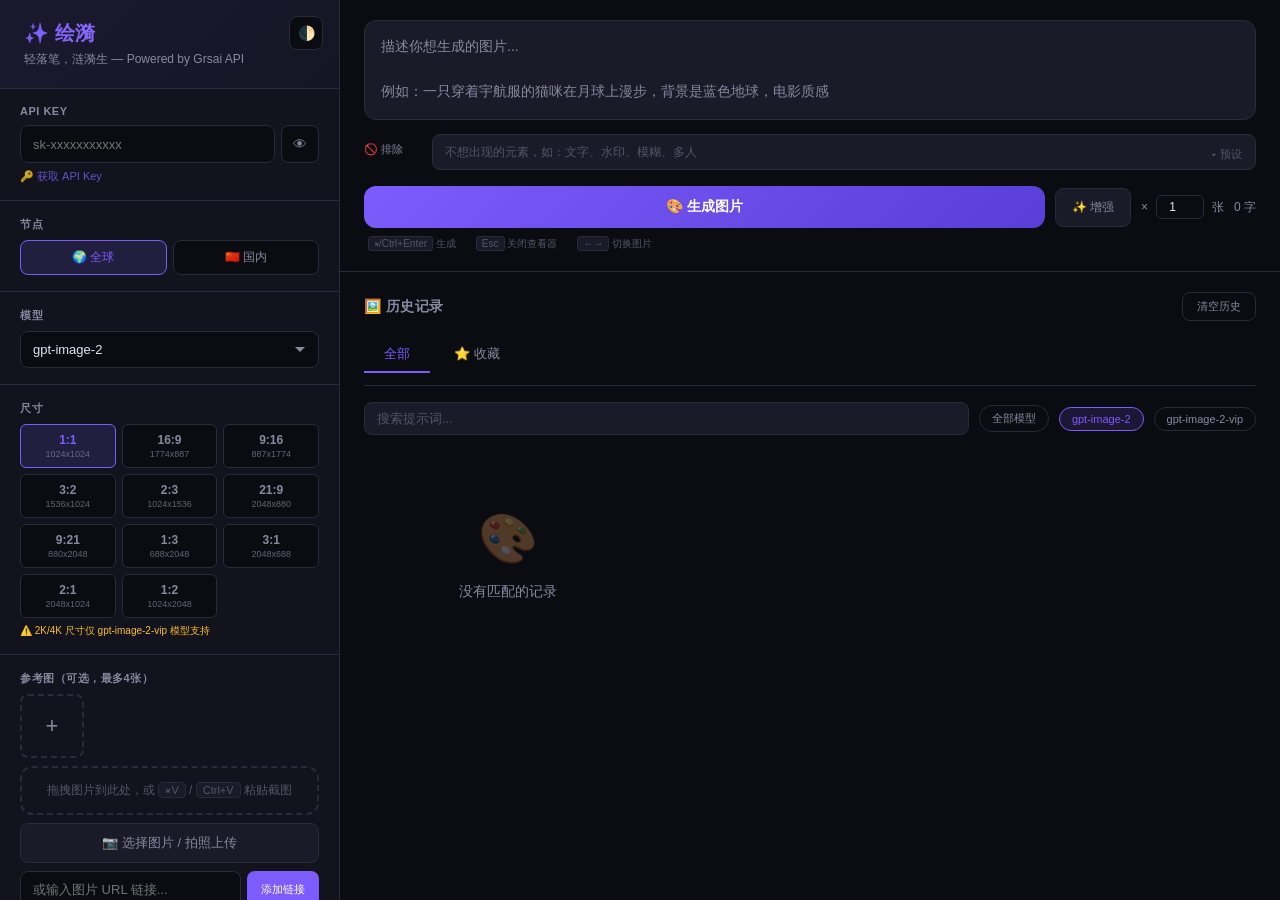
==== commit 54921ee3: "修复手机端bug: 1.参考图上传(添加拍照按钮+移动端capture) 2.页面无法滚动(min-height/100dvh/弹性滚动)" ====
--- a/index.html
+++ b/index.html
@@ -49,9 +49,9 @@
 ::-webkit-scrollbar{width:6px}
 ::-webkit-scrollbar-track{background:var(--surface)}
 ::-webkit-scrollbar-thumb{background:var(--border);border-radius:3px}
-.app{display:flex;height:100vh}
-.sidebar{width:340px;min-width:340px;background:var(--surface);border-right:1px solid var(--border);display:flex;flex-direction:column;overflow-y:auto;transition:background .3s}
-.main{flex:1;display:flex;flex-direction:column;overflow:hidden}
+.app{display:flex;height:100vh;height:100dvh}
+.sidebar{width:340px;min-width:340px;background:var(--surface);border-right:1px solid var(--border);display:flex;flex-direction:column;overflow-y:auto;transition:background .3s;-webkit-overflow-scrolling:touch}
+.main{flex:1;display:flex;flex-direction:column;overflow:hidden;min-height:0}
 .header{padding:20px 24px;border-bottom:1px solid var(--border);background:linear-gradient(135deg,rgba(124,92,252,.08),rgba(90,62,216,.04));position:relative}
 .header h1{font-size:20px;font-weight:700;background:linear-gradient(135deg,#7c5cfc,#a78bfa);-webkit-background-clip:text;-webkit-text-fill-color:transparent}
 .header p{font-size:12px;color:var(--text2);margin-top:4px}
@@ -95,7 +95,7 @@
 .batch-control{display:flex;align-items:center;gap:8px;font-size:12px;color:var(--text2)}
 .batch-control input[type="number"]{width:48px;background:var(--bg);border:1px solid var(--border);border-radius:6px;padding:4px 6px;color:var(--text);font-size:12px;text-align:center;outline:none}
 .batch-control input[type="number"]:focus{border-color:var(--accent)}
-.content{flex:1;overflow-y:auto;padding:20px 24px}
+.content{flex:1;overflow-y:auto;padding:20px 24px;-webkit-overflow-scrolling:touch}
 .section-title{font-size:14px;font-weight:600;color:var(--text2);margin-bottom:16px;display:flex;align-items:center;gap:8px;text-transform:uppercase;letter-spacing:.5px}
 .section-title .count{background:var(--accent);color:#fff;font-size:10px;padding:2px 8px;border-radius:10px}
 .history-tabs{display:flex;gap:4px;margin-bottom:16px;border-bottom:1px solid var(--border);padding-bottom:12px}
@@ -301,9 +301,17 @@
   box-shadow:0 4px 20px rgba(232,130,154,.4);
 }
 @media(max-width:768px){
-  .app{flex-direction:column}
-  .sidebar{width:100%;min-width:0;max-height:50vh;border-right:none;border-bottom:1px solid var(--border)}
-  .tasks-grid,.history-grid{grid-template-columns:repeat(auto-fill,minmax(160px,1fr))}
+  .app{flex-direction:column;height:100dvh}
+  .sidebar{width:100%;min-width:0;max-height:45vh;max-height:45dvh;border-right:none;border-bottom:1px solid var(--border)}
+  .main{overflow:auto;-webkit-overflow-scrolling:touch}
+  .tasks-grid,.history-grid{grid-template-columns:repeat(auto-fill,minmax(140px,1fr))}
+  .ref-img-slot{width:56px;height:56px}
+  .prompt-area{padding:12px 16px}
+  .prompt-area textarea{min-height:80px;font-size:13px}
+  .content{padding:12px 16px}
+  .header{padding:14px 16px}
+  .header h1{font-size:17px}
+  .sidebar-section{padding:12px 16px}
 }
 
 /* Negative prompt */
@@ -397,6 +405,7 @@
     <label>参考图（可选，最多4张）</label>
     <div class="ref-images" id="refImages"></div>
     <div class="ref-drop-zone" id="refDropZone">拖拽图片到此处，或 <kbd>⌘V</kbd> / <kbd>Ctrl+V</kbd> 粘贴截图</div>
+    <button class="btn-secondary" id="refUploadBtn" style="width:100%;margin-top:8px;padding:10px;font-size:13px">📷 选择图片 / 拍照上传</button>
     <div class="ref-url-row">
       <input type="text" id="refUrlInput" placeholder="或输入图片 URL 链接...">
       <button id="refUrlAdd">添加链接</button>
@@ -975,6 +984,7 @@
   });
   $('refUrlAdd').addEventListener('click',()=>{const inp=$('refUrlInput');const url=inp.value.trim();if(url){addRefImageFromUrl(url);inp.value='';}});
 refInput.addEventListener('change',()=>{addRefImagesFromFiles(refInput.files);refInput.value='';});
+  const refUploadBtn=document.getElementById('refUploadBtn');if(refUploadBtn){refUploadBtn.addEventListener('click',()=>{if(/iPhone|iPad|Android/i.test(navigator.userAgent)){refInput.setAttribute('capture','environment');}refInput.click();});}
 
   // Drag & drop on ref zone
   ['dragenter','dragover'].forEach(ev=>{refDropZone.addEventListener(ev,e=>{e.preventDefault();e.stopPropagation();refDropZone.classList.add('active');});});
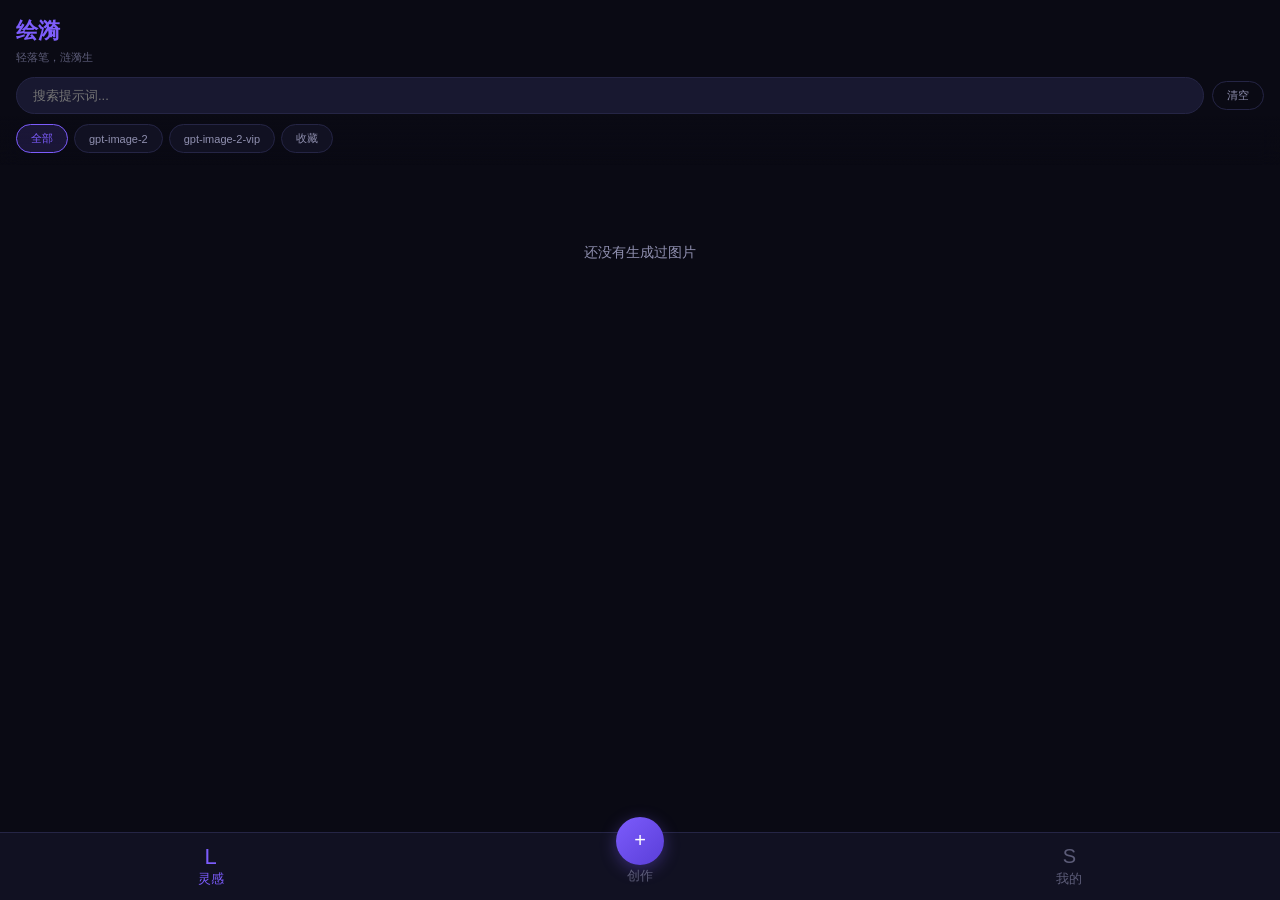
==== commit 0bdea443: "🎨 移动端重构：即梦风格底部三Tab + 瀑布流 + FAB按钮 - 底部导航栏：灵感·创作·我的 - 灵感页：双列瀑布流 + 搜索 + 模型筛选 - 创作页：即梦风格卡片布局 + Chip标签 - " ====
--- a/index.html
+++ b/index.html
@@ -1,558 +1,182 @@
-<!DOCTYPE html>
-<html lang="zh-CN">
-<head>
-<meta charset="UTF-8">
-<meta name="viewport" content="width=device-width, initial-scale=1.0">
-<title>绘漪 — AI 生图</title>
-<!-- PWA Meta 标签 -->
-<link rel="manifest" href="/manifest.json">
-<meta name="theme-color" content="#0b0b12">
-<meta name="apple-mobile-web-app-capable" content="yes">
-<meta name="apple-mobile-web-app-status-bar-style" content="black-translucent">
-<meta name="apple-mobile-web-app-title" content="绘漪">
-<meta name="mobile-web-app-capable" content="yes">
-<link rel="apple-touch-icon" href="/icon-192.png">
-<link rel="icon" type="image/png" sizes="192x192" href="/icon-192.png">
-<link rel="icon" type="image/png" sizes="512x512" href="/icon-512.png">
-<style>
-*{margin:0;padding:0;box-sizing:border-box}
-:root{
-  --bg:#0b0b12;--surface:#13131d;--surface2:#1a1a28;--surface3:#22222f;
-  --border:#2a2a3a;--border2:#33334a;
-  --text:#e4e4ef;--text2:#8888a0;--text3:#555568;
-  --accent:#7c5cfc;--accent2:#5a3ed8;--accent-glow:rgba(124,92,252,.15);
-  --success:#34d399;--error:#f87171;--warning:#fbbf24;--info:#60a5fa;
-  --radius:12px;--radius-sm:8px;
-  --shadow:0 4px 24px rgba(0,0,0,.3);
-  --font:-apple-system,BlinkMacSystemFont,'Segoe UI',Roboto,'Helvetica Neue',sans-serif;
-  --font-mono:'SF Mono','Fira Code',Consolas,monospace;
-  --transition:all .2s ease;
-}
-[data-theme="light"]{
-  --bg:#f5f5f7;--surface:#ffffff;--surface2:#eeeef2;--surface3:#e5e5ea;
-  --border:#d1d1d6;--border2:#c7c7cc;
-  --text:#1d1d1f;--text2:#6e6e73;--text3:#aeaeb2;
-  --accent:#6c4de6;--accent2:#5538c4;--accent-glow:rgba(108,77,230,.1);
-  --shadow:0 4px 24px rgba(0,0,0,.08);
-}
-[data-theme="sakura"]{
-  --bg:#12101f;--surface:#1a172a;--surface2:#221e36;--surface3:#2a2640;
-  --border:#362f52;--border2:#443c62;
-  --text:#ede8f5;--text2:#9b8fb8;--text3:#6b5f88;
-  --accent:#e8829a;--accent2:#d4607a;--accent-glow:rgba(232,130,154,.12);
-  --success:#7dd4a8;--error:#f08787;--warning:#f0c56d;--info:#8ab4f8;
-  --shadow:0 4px 24px rgba(18,16,31,.5);
-  --header-gradient:linear-gradient(135deg,rgba(232,130,154,.1),rgba(160,110,200,.06));
-  --sidebar-bg:var(--surface);
-}
-body{font-family:var(--font);background:var(--bg);color:var(--text);min-height:100vh;overflow-x:hidden;transition:background .3s,color .3s}
-::-webkit-scrollbar{width:6px}
-::-webkit-scrollbar-track{background:var(--surface)}
-::-webkit-scrollbar-thumb{background:var(--border);border-radius:3px}
-.app{display:flex;height:100vh;height:100dvh}
-.sidebar{width:340px;min-width:340px;background:var(--surface);border-right:1px solid var(--border);display:flex;flex-direction:column;overflow-y:auto;transition:background .3s;-webkit-overflow-scrolling:touch}
-.main{flex:1;display:flex;flex-direction:column;overflow:hidden;min-height:0}
-.header{padding:20px 24px;border-bottom:1px solid var(--border);background:linear-gradient(135deg,rgba(124,92,252,.08),rgba(90,62,216,.04));position:relative}
-.header h1{font-size:20px;font-weight:700;background:linear-gradient(135deg,#7c5cfc,#a78bfa);-webkit-background-clip:text;-webkit-text-fill-color:transparent}
-.header p{font-size:12px;color:var(--text2);margin-top:4px}
-.header-actions{position:absolute;top:16px;right:16px;display:flex;gap:6px}
-.header-btn{width:34px;height:34px;border:1px solid var(--border);border-radius:var(--radius-sm);background:var(--bg);color:var(--text2);cursor:pointer;display:flex;align-items:center;justify-content:center;font-size:14px;transition:var(--transition)}
-.header-btn:hover{border-color:var(--accent);color:var(--accent);background:var(--accent-glow)}
-.sidebar-section{padding:16px 20px;border-bottom:1px solid var(--border)}
-.sidebar-section label{display:block;font-size:11px;font-weight:600;color:var(--text2);text-transform:uppercase;letter-spacing:.5px;margin-bottom:8px}
-.sidebar-section input[type="password"],.sidebar-section input[type="text"],.sidebar-section textarea,.sidebar-section select{width:100%;background:var(--bg);border:1px solid var(--border);border-radius:var(--radius-sm);padding:10px 12px;color:var(--text);font-size:13px;outline:none;transition:border .2s}
-.sidebar-section input:focus,.sidebar-section textarea:focus,.sidebar-section select:focus{border-color:var(--accent)}
-.sidebar-section select{cursor:pointer;-webkit-appearance:none;appearance:none;background-image:url("data:image/svg+xml,%3Csvg xmlns='http://www.w3.org/2000/svg' width='12' height='12' viewBox='0 0 12 12'%3E%3Cpath fill='%238888a0' d='M6 8L1 3h10z'/%3E%3C/svg%3E");background-repeat:no-repeat;background-position:right 12px center}
-.sidebar-section select option{background:var(--surface);color:var(--text)}
-.node-toggle{display:flex;gap:6px}
-.node-btn{flex:1;padding:8px;border:1px solid var(--border);border-radius:var(--radius-sm);background:var(--bg);color:var(--text2);font-size:12px;cursor:pointer;transition:var(--transition);text-align:center}
-.node-btn.active{border-color:var(--accent);color:var(--accent);background:var(--accent-glow)}
-.node-btn:hover{border-color:var(--accent)}
-.ref-images{display:flex;flex-wrap:wrap;gap:8px}
-.ref-img-slot{width:64px;height:64px;border:2px dashed var(--border);border-radius:var(--radius-sm);cursor:pointer;display:flex;align-items:center;justify-content:center;position:relative;overflow:hidden;transition:var(--transition)}
-.ref-img-slot:hover{border-color:var(--accent)}
-.ref-img-slot.drag-over{border-color:var(--accent);background:var(--accent-glow);transform:scale(1.05)}
+<!DOCTYPE html><html lang=zh-CN><head><meta charset=UTF-8><meta name=viewport content="width=device-width,initial-scale=1,maximum-scale=1,user-scalable=no,viewport-fit=cover"><title>绘漪 - AI 生图</title><link rel=manifest href=/manifest.json><meta name=theme-color content=#0a0a14><meta name=apple-mobile-web-app-capable content=yes><meta name=apple-mobile-web-app-status-bar-style content=black-translucent><link rel=apple-touch-icon href=/icon-192.png><link rel=icon sizes=192x192 href=/icon-192.png><style>*{margin:0;padding:0;box-sizing:border-box}
+:root{--bg:#0a0a14;--surface:#111122;--surface2:#181830;--surface3:#1e1e3a;--border:#252545;--border2:#333358;--text:#e8e8f4;--text2:#9090b0;--text3:#5c5c78;--accent:#7c5cfc;--accent2:#5a3ed8;--accent-glow:rgba(124,92,252,.15);--success:#34d399;--error:#f87171;--warning:#fbbf24;--info:#60a5fa;--radius:14px;--radius-sm:10px;--font:system-ui,-apple-system,sans-serif;--nav-height:68px;--safe-bottom:env(safe-area-inset-bottom,0px)}
+[data-theme=light]{--bg:#f2f2f7;--surface:#fff;--surface2:#f0f0f5;--surface3:#e5e5ea;--border:#dcdce0;--border2:#cfcfd4;--text:#1c1c1e;--text2:#6e6e73;--text3:#aeaeb2;--accent:#6c4de6;--accent2:#5538c4}
+[data-theme=sakura]{--bg:#12101f;--surface:#1a172a;--surface2:#221e36;--surface3:#2a2640;--border:#362f52;--border2:#443c62;--text:#ede8f5;--text2:#9b8fb8;--text3:#6b5f88;--accent:#e8829a;--accent2:#d4607a}
+body{font-family:var(--font);background:var(--bg);color:var(--text);min-height:100dvh;overflow-x:hidden;transition:background .3s,color .3s;-webkit-tap-highlight-color:transparent;user-select:none;-webkit-user-select:none}
+::-webkit-scrollbar{display:none}
+.app{display:flex;flex-direction:column;height:100dvh;overflow:hidden}
+.tab-content{flex:1;overflow:hidden;position:relative}
+.tab-panel{position:absolute;inset:0;overflow-y:auto;overflow-x:hidden;-webkit-overflow-scrolling:touch;opacity:0;pointer-events:none;transition:opacity .25s ease;padding-bottom:calc(var(--nav-height) + var(--safe-bottom) + 20px)}
+.tab-panel.active{opacity:1;pointer-events:all;z-index:1}
+.inspire-header{padding:16px 16px 8px;position:sticky;top:0;z-index:10;background:linear-gradient(180deg,var(--bg) 70%,transparent);backdrop-filter:blur(10px);-webkit-backdrop-filter:blur(10px)}
+.inspire-header h1{font-size:22px;font-weight:700;background:linear-gradient(135deg,#7c5cfc,#a78bfa);-webkit-background-clip:text;-webkit-text-fill-color:transparent;margin-bottom:4px}.inspire-header .subtitle{font-size:11px;color:var(--text3)}
+.inspire-search-row{display:flex;gap:8px;margin-top:12px;align-items:center}
+.inspire-search{flex:1;background:var(--surface2);border:1px solid var(--border);border-radius:24px;padding:10px 16px;color:var(--text);font-size:13px;outline:none}
+.inspire-search:focus{border-color:var(--accent)}
+.inspire-filter-row{display:flex;gap:6px;margin-top:10px;overflow-x:auto;padding-bottom:4px;flex-wrap:nowrap}
+.inspire-filter-row::-webkit-scrollbar{display:none}
+.filter-chip{padding:6px 14px;border:1px solid var(--border);border-radius:20px;background:var(--surface);color:var(--text2);font-size:11px;cursor:pointer;white-space:nowrap;transition:all .2s;flex-shrink:0}
+.filter-chip.active{border-color:var(--accent);color:var(--accent);background:var(--accent-glow)}
+.waterfall{display:grid;grid-template-columns:repeat(2,1fr);gap:10px;padding:8px 12px}
+.waterfall-card{background:var(--surface);border:1px solid var(--border);border-radius:var(--radius);overflow:hidden;transition:all .2s;position:relative}
+.waterfall-card:active{transform:scale(.97)}
+.waterfall-card .card-img{width:100%;aspect-ratio:1;background:var(--surface2);position:relative;overflow:hidden;cursor:pointer}
+.waterfall-card .card-img img{width:100%;height:100%;object-fit:cover;display:block}
+.waterfall-card .card-info{padding:10px 12px}
+.waterfall-card .card-prompt{font-size:11px;color:var(--text);line-height:1.4;display:-webkit-box;-webkit-line-clamp:2;-webkit-box-orient:vertical;overflow:hidden}
+.waterfall-card .card-meta{font-size:10px;color:var(--text3);margin-top:6px;display:flex;justify-content:space-between}
+.waterfall-card .card-fav{position:absolute;top:6px;right:6px;width:26px;height:26px;border-radius:50%;background:rgba(0,0,0,.4);border:none;color:#fff;font-size:12px;cursor:pointer;display:flex;align-items:center;justify-content:center;z-index:2;opacity:0;transition:opacity .2s}
+.waterfall-card:active .card-fav{opacity:1}
+.waterfall-card .card-fav.faved{opacity:1;color:#fbbf24}
+.empty-state{display:flex;flex-direction:column;align-items:center;justify-content:center;padding:60px 20px;color:var(--text2);text-align:center}
+.empty-state .icon{font-size:56px;margin-bottom:16px;opacity:.4}
+.empty-state p{font-size:14px;line-height:1.6}
+.create-scroll{padding:16px;display:flex;flex-direction:column;gap:14px}
+.create-header{display:flex;align-items:center;justify-content:space-between}
+.create-header h2{font-size:20px;font-weight:700}
+.create-header .theme-btn{width:36px;height:36px;border-radius:50%;border:1px solid var(--border);background:var(--surface);font-size:16px;cursor:pointer;display:flex;align-items:center;justify-content:center}
+.prompt-card{background:var(--surface);border:1px solid var(--border);border-radius:var(--radius);overflow:hidden}
+.prompt-card textarea{width:100%;min-height:120px;background:transparent;border:none;padding:16px;color:var(--text);font-size:15px;line-height:1.6;resize:none;outline:none;font-family:inherit}
+.prompt-card textarea::placeholder{color:var(--text3)}
+.prompt-card .prompt-footer{display:flex;justify-content:space-between;align-items:center;padding:8px 16px 12px;border-top:1px solid var(--border)}
+.prompt-card .char-count{font-size:11px;color:var(--text3)}
+.prompt-card .batch-row{display:flex;align-items:center;gap:6px;font-size:12px;color:var(--text2)}
+.prompt-card .batch-row input{width:40px;background:var(--surface2);border:1px solid var(--border);border-radius:8px;padding:4px 6px;color:var(--text);font-size:12px;text-align:center;outline:none}
+.neg-card{background:var(--surface);border:1px solid var(--border);border-radius:var(--radius);padding:14px 16px}
+.neg-card .neg-header{display:flex;align-items:center;gap:8px;margin-bottom:10px}
+.neg-card .neg-header .neg-icon{font-size:16px}
+.neg-card .neg-header label{font-size:12px;font-weight:600;color:var(--text2)}
+.neg-card .neg-chips{display:flex;flex-wrap:wrap;gap:6px;margin-top:8px}
+.neg-chip{display:inline-block;padding:4px 10px;font-size:10px;color:var(--text2);background:var(--surface2);border:1px solid var(--border);border-radius:20px;cursor:pointer;transition:all .15s}
+.neg-chip.selected{border-color:var(--accent);color:var(--accent);background:var(--accent-glow)}
+.neg-card textarea,.neg-card input{width:100%;background:var(--surface2);border:1px solid var(--border);border-radius:var(--radius-sm);padding:10px 12px;color:var(--text);font-size:12px;outline:none;resize:none;min-height:36px;font-family:inherit}
+.settings-row{display:flex;gap:8px;flex-wrap:nowrap;overflow-x:auto;padding-bottom:4px}
+.settings-row::-webkit-scrollbar{display:none}
+.setting-chip{padding:8px 14px;border:1px solid var(--border);border-radius:20px;background:var(--surface);color:var(--text2);font-size:11px;cursor:pointer;white-space:nowrap;transition:all .2s;flex-shrink:0;display:flex;align-items:center;gap:4px}
+.setting-chip.active{border-color:var(--accent);color:var(--accent);background:var(--accent-glow)}
+.inspire-card{background:var(--surface);border:1px solid var(--border);border-radius:var(--radius);padding:14px 16px}
+.inspire-card .card-title{font-size:12px;font-weight:600;color:var(--text2);margin-bottom:8px;display:flex;align-items:center;gap:6px}
+.ref-card{background:var(--surface);border:1px solid var(--border);border-radius:var(--radius);padding:14px 16px}
+.ref-card .ref-label{font-size:12px;font-weight:600;color:var(--text2);margin-bottom:10px}
+.ref-card .ref-grid{display:flex;flex-wrap:wrap;gap:8px}
+.ref-img-slot{width:60px;height:60px;border:2px dashed var(--border);border-radius:var(--radius-sm);cursor:pointer;display:flex;align-items:center;justify-content:center;overflow:hidden;position:relative;flex-shrink:0}
 .ref-img-slot img{width:100%;height:100%;object-fit:cover}
 .ref-img-slot .add-icon{font-size:22px;color:var(--text2)}
-.ref-img-slot .remove-btn{position:absolute;top:2px;right:2px;width:18px;height:18px;background:rgba(0,0,0,.7);border-radius:50%;color:#fff;font-size:10px;cursor:pointer;display:flex;align-items:center;justify-content:center;line-height:1;border:none;opacity:0;transition:opacity .2s}
-.ref-img-slot:hover .remove-btn{opacity:1}
-.ref-drop-zone{border:2px dashed var(--border);border-radius:var(--radius);padding:14px;text-align:center;color:var(--text3);font-size:12px;transition:var(--transition);margin-top:8px}
-.ref-drop-zone.active{border-color:var(--accent);background:var(--accent-glow);color:var(--accent)}
-.ref-drop-zone kbd{display:inline-block;padding:1px 6px;background:var(--surface2);border:1px solid var(--border);border-radius:4px;font-family:var(--font);font-size:11px}
-.prompt-area{padding:20px 24px;border-bottom:1px solid var(--border)}
-.prompt-area textarea{width:100%;min-height:100px;background:var(--surface2);border:1px solid var(--border);border-radius:var(--radius);padding:14px 16px;color:var(--text);font-size:14px;line-height:1.6;resize:none;overflow:hidden;outline:none;transition:border .2s;font-family:inherit}
-.prompt-area textarea:focus{border-color:var(--accent)}
-.prompt-area textarea::placeholder{color:var(--text2)}
-@keyframes pulse{0%,100%{opacity:.3}50%{opacity:1}}
-.prompt-actions{display:flex;gap:10px;margin-top:12px;align-items:center;flex-wrap:wrap}
-.generate-btn{flex:1;min-width:120px;padding:12px 20px;background:linear-gradient(135deg,var(--accent),var(--accent2));border:none;border-radius:var(--radius);color:#fff;font-size:14px;font-weight:600;cursor:pointer;transition:var(--transition)}
-.generate-btn:hover{transform:translateY(-1px);box-shadow:0 4px 20px rgba(124,92,252,.4)}
-.generate-btn:active{transform:translateY(0)}
-.generate-btn:disabled{opacity:.5;cursor:not-allowed;transform:none;box-shadow:none}
-.btn-secondary{padding:10px 16px;background:var(--surface2);border:1px solid var(--border);border-radius:var(--radius-sm);color:var(--text2);font-size:12px;cursor:pointer;transition:var(--transition);white-space:nowrap}
-.btn-secondary:hover{border-color:var(--accent);color:var(--accent)}
-.char-count{font-size:12px;color:var(--text2)}
-.batch-control{display:flex;align-items:center;gap:8px;font-size:12px;color:var(--text2)}
-.batch-control input[type="number"]{width:48px;background:var(--bg);border:1px solid var(--border);border-radius:6px;padding:4px 6px;color:var(--text);font-size:12px;text-align:center;outline:none}
-.batch-control input[type="number"]:focus{border-color:var(--accent)}
-.content{flex:1;overflow-y:auto;padding:20px 24px;-webkit-overflow-scrolling:touch}
-.section-title{font-size:14px;font-weight:600;color:var(--text2);margin-bottom:16px;display:flex;align-items:center;gap:8px;text-transform:uppercase;letter-spacing:.5px}
-.section-title .count{background:var(--accent);color:#fff;font-size:10px;padding:2px 8px;border-radius:10px}
-.history-tabs{display:flex;gap:4px;margin-bottom:16px;border-bottom:1px solid var(--border);padding-bottom:12px}
-.history-tab{padding:8px 20px;border:none;border-bottom:2px solid transparent;background:none;color:var(--text2);font-size:13px;font-weight:500;cursor:pointer;transition:var(--transition)}
-.history-tab.active{color:var(--accent);border-bottom-color:var(--accent)}
-.history-tab:hover{color:var(--text)}
-.search-filter-bar{display:flex;gap:10px;margin-bottom:16px;align-items:center;flex-wrap:wrap}
-.search-input{flex:1;min-width:180px;background:var(--surface2);border:1px solid var(--border);border-radius:var(--radius-sm);padding:8px 12px;color:var(--text);font-size:13px;outline:none;transition:border .2s}
-.search-input:focus{border-color:var(--accent)}
-.search-input::placeholder{color:var(--text3)}
-.filter-chip{padding:5px 12px;border:1px solid var(--border);border-radius:20px;background:var(--bg);color:var(--text2);font-size:11px;cursor:pointer;transition:var(--transition);white-space:nowrap}
-.filter-chip.active{border-color:var(--accent);color:var(--accent);background:var(--accent-glow)}
-.filter-chip:hover{border-color:var(--accent)}
-.tasks-grid{display:grid;grid-template-columns:repeat(auto-fill,minmax(220px,1fr));gap:14px;margin-bottom:30px}
-.task-card{background:var(--surface);border:1px solid var(--border);border-radius:var(--radius);overflow:hidden;transition:var(--transition);position:relative}
-.task-card:hover{border-color:var(--border2);transform:translateY(-2px);box-shadow:var(--shadow)}
-.task-card.running{border-color:var(--accent);box-shadow:0 0 20px rgba(124,92,252,.15)}
-.task-card.succeeded{border-color:var(--success)}
-.task-card.failed,.task-card.violation{border-color:var(--error)}
-
-.task-card .card-fav{position:absolute;top:8px;right:8px;z-index:2;width:28px;height:28px;border:none;border-radius:50%;background:rgba(0,0,0,.3);cursor:pointer;display:flex;align-items:center;justify-content:center;opacity:0;transition:opacity .2s;font-size:14px;color:var(--text2)}
-.task-card:hover .card-fav{opacity:1}
-.task-card .card-fav.faved{opacity:1;color:#fbbf24}
-.task-card .card-img{width:100%;aspect-ratio:1;background:var(--bg);display:flex;align-items:center;justify-content:center;overflow:hidden;cursor:pointer}
-.task-card .card-img img{width:100%;height:100%;object-fit:contain;transition:transform .3s}
-.task-card:hover .card-img img{transform:scale(1.03)}
-.task-card .card-body{padding:12px}
-.task-card .card-prompt{font-size:12px;color:var(--text);line-height:1.4;display:-webkit-box;-webkit-line-clamp:2;-webkit-box-orient:vertical;overflow:hidden;margin-bottom:8px}
-.task-card .card-meta{display:flex;align-items:center;justify-content:space-between;font-size:11px;color:var(--text2)}
-.task-card .card-meta .model-tag{background:var(--surface2);padding:2px 8px;border-radius:4px}
-.task-card .card-actions{display:flex;gap:6px;margin-top:8px}
-.task-card .card-actions button{flex:1;padding:6px;border:1px solid var(--border);border-radius:6px;background:var(--bg);color:var(--text2);font-size:11px;cursor:pointer;transition:var(--transition)}
-.task-card .card-actions button:hover{border-color:var(--accent);color:var(--accent)}
-.task-card .card-actions button.downloading{opacity:.6;cursor:wait}
-.progress-bar{height:3px;background:var(--bg);overflow:hidden;margin-top:6px;border-radius:2px}
-.progress-bar .fill{height:100%;background:linear-gradient(90deg,var(--accent),#a78bfa);transition:width .5s ease;border-radius:2px}
-.status-badge{display:inline-flex;align-items:center;gap:4px;font-size:11px;font-weight:600}
-.status-badge.running{color:var(--accent)}
-.status-badge.succeeded{color:var(--success)}
-.status-badge.failed{color:var(--error)}
-.status-badge.violation{color:var(--warning)}
-.status-badge .dot{width:6px;height:6px;border-radius:50%;background:currentColor}
-.status-badge.running .dot{animation:pulse-status 1.5s infinite}
-@keyframes pulse-status{0%,100%{opacity:1}50%{opacity:.3}}
-.empty-state{display:flex;flex-direction:column;align-items:center;justify-content:center;padding:60px 20px;color:var(--text2)}
-.empty-state .icon{font-size:48px;margin-bottom:16px;opacity:.3}
-.empty-state p{font-size:14px}
-.failed-section{margin-bottom:30px}
-.failed-header{display:flex;justify-content:space-between;align-items:center;margin-bottom:12px}
-.failed-header .section-title{margin-bottom:0}
-.failed-list{display:flex;flex-direction:column;gap:10px}
-.failed-item{background:var(--surface);border:1px solid var(--border);border-left:3px solid var(--error);border-radius:var(--radius-sm);padding:14px 16px;transition:var(--transition)}
-.failed-item:hover{border-color:var(--border2)}
-.failed-item .failed-top{display:flex;justify-content:space-between;align-items:flex-start;gap:10px}
-.failed-item .failed-prompt{font-size:13px;color:var(--text);line-height:1.5;flex:1;word-break:break-word}
-.failed-item .failed-reason{font-size:12px;color:var(--error);line-height:1.4;margin-top:8px;display:flex;align-items:flex-start;gap:6px}
-.failed-item .failed-reason .ri{flex-shrink:0;margin-top:2px}
-.failed-item .failed-meta{display:flex;gap:12px;align-items:center;font-size:11px;color:var(--text3);margin-top:8px}
-.failed-item .failed-meta .mt{background:var(--surface2);padding:2px 8px;border-radius:4px;color:var(--text2)}
-.failed-item .failed-actions{display:flex;gap:6px;margin-top:10px}
-.failed-item .failed-actions button{padding:5px 12px;border:1px solid var(--border);border-radius:6px;background:var(--bg);color:var(--text2);font-size:11px;cursor:pointer;transition:var(--transition)}
-.failed-item .failed-actions button:hover{border-color:var(--accent);color:var(--accent)}
-.failed-item .failed-actions .polish-btn{display:none;background:linear-gradient(135deg,var(--accent),var(--accent2));color:#fff;border:none;font-weight:500}
-.failed-item .failed-actions .polish-btn.show{display:inline-flex;align-items:center;gap:4px}
-.failed-item .failed-actions .polish-btn:hover{opacity:.9;color:#fff;border-color:transparent}
-.failed-item .failed-actions .polish-btn:disabled{opacity:.5;cursor:not-allowed}
-.failed-item .failed-remove{width:24px;height:24px;border:none;border-radius:4px;background:none;color:var(--text3);cursor:pointer;display:flex;align-items:center;justify-content:center;font-size:13px;flex-shrink:0;transition:var(--transition)}
-.failed-item .failed-remove:hover{color:var(--error);background:rgba(248,113,113,.1)}
-
-.modal-overlay{position:fixed;inset:0;background:rgba(0,0,0,.85);display:flex;align-items:center;justify-content:center;z-index:900;opacity:0;pointer-events:none;transition:opacity .3s}
-.modal-overlay.active{opacity:1;pointer-events:all}
-.modal{background:var(--surface);border:1px solid var(--border);border-radius:var(--radius);width:90vw;max-width:1200px;max-height:90vh;overflow:hidden;display:flex;flex-direction:column}
-.modal-header{padding:16px 24px;border-bottom:1px solid var(--border);display:flex;justify-content:space-between;align-items:center}
-.modal-header h3{font-size:16px;font-weight:600}
-.modal-close{width:32px;height:32px;border:none;border-radius:50%;background:var(--surface2);color:var(--text2);cursor:pointer;display:flex;align-items:center;justify-content:center;font-size:16px;transition:var(--transition)}
-.modal-close:hover{background:var(--error);color:#fff}
-.modal-body{flex:1;overflow:auto;padding:20px 24px}
-
-
-.viewer-overlay{position:fixed;inset:0;background:rgba(0,0,0,.92);display:flex;align-items:center;justify-content:center;z-index:1000;cursor:pointer;opacity:0;pointer-events:none;transition:opacity .3s}
+.ref-img-slot .remove-btn{position:absolute;top:1px;right:1px;width:16px;height:16px;background:rgba(0,0,0,.7);border-radius:50%;color:#fff;font-size:8px;cursor:pointer;display:flex;align-items:center;justify-content:center;border:none;opacity:0}
+.ref-img-slot:active .remove-btn{opacity:1}
+.ref-card .ref-actions{display:flex;gap:6px;margin-top:10px}
+.ref-card .ref-actions button{flex:1;padding:8px;border:1px solid var(--border);border-radius:20px;background:var(--surface2);color:var(--text2);font-size:11px;cursor:pointer;transition:all .2s}
+.ref-card .ref-actions button:active{border-color:var(--accent);color:var(--accent)}
+.ref-card .ref-url-row{display:flex;gap:6px;margin-top:8px}
+.ref-card .ref-url-row input{flex:1;background:var(--surface2);border:1px solid var(--border);border-radius:20px;padding:8px 12px;color:var(--text);font-size:12px;outline:none}
+.ds-card{background:var(--surface);border:1px solid var(--border);border-radius:var(--radius);padding:14px 16px}
+.ds-card .ds-header{display:flex;align-items:center;gap:6px;cursor:pointer;font-size:12px;font-weight:600;color:var(--text2)}
+.ds-card .ds-body{display:none;margin-top:10px}
+.ds-card .ds-body.open{display:block}
+.ds-card .ds-key-row{display:flex;gap:6px;margin-bottom:10px}
+.ds-card .ds-key-row input{flex:1;background:var(--surface2);border:1px solid var(--border);border-radius:20px;padding:8px 12px;color:var(--text);font-size:12px;outline:none}
+.ds-card .ds-btns{display:flex;gap:6px;flex-wrap:wrap}
+.ds-card .ds-btns button{flex:1;min-width:60px;padding:8px 10px;border:1px solid var(--border);border-radius:20px;background:var(--surface2);color:var(--text2);font-size:11px;cursor:pointer}
+.ds-card .ds-btns button:active{border-color:var(--accent);color:var(--accent)}
+.bottom-nav{position:fixed;bottom:0;left:0;right:0;height:68px;padding-bottom:env(safe-area-inset-bottom,0px);background:var(--surface);border-top:1px solid var(--border);display:flex;align-items:center;justify-content:space-around;z-index:200;backdrop-filter:blur(20px)}
+.nav-item{display:flex;flex-direction:column;align-items:center;gap:2px;padding:6px 12px;border:none;background:none;color:var(--text3);cursor:pointer;transition:all .2s;min-width:56px}
+.nav-item.active{color:var(--accent)}.nav-item .nav-icon{font-size:20px;transition:transform .2s}
+.nav-item.active .nav-icon{transform:scale(1.1)}.nav-item .nav-label{font-size:10px;font-weight:500}
+.nav-item.create-tab{position:relative;top:-16px}
+.nav-item.create-tab .nav-icon{width:48px;height:48px;border-radius:50%;background:linear-gradient(135deg,#7c5cfc,#5a3ed8);display:flex;align-items:center;justify-content:center;font-size:20px;color:#fff;box-shadow:0 4px 16px rgba(124,92,252,.35)}
+.viewer-overlay{position:fixed;inset:0;background:rgba(0,0,0,.95);display:flex;align-items:center;justify-content:center;z-index:1000;opacity:0;pointer-events:none;transition:opacity .3s}
 .viewer-overlay.active{opacity:1;pointer-events:all}
-.viewer-overlay img{max-width:90vw;max-height:90vh;object-fit:contain;border-radius:8px}
-.viewer-close{position:fixed;top:20px;right:20px;width:40px;height:40px;background:rgba(255,255,255,.1);border:none;border-radius:50%;color:#fff;font-size:20px;cursor:pointer;display:flex;align-items:center;justify-content:center;z-index:1001;transition:var(--transition)}
-.viewer-close:hover{background:rgba(255,255,255,.2)}
-.viewer-download{position:fixed;bottom:30px;left:50%;transform:translateX(-50%);padding:10px 28px;background:linear-gradient(135deg,var(--accent),var(--accent2));border:none;border-radius:var(--radius);color:#fff;font-size:14px;font-weight:600;cursor:pointer;z-index:1001;transition:var(--transition)}
-.viewer-download:hover{transform:translateX(-50%) translateY(-2px);box-shadow:0 4px 20px rgba(124,92,252,.4)}
-.viewer-nav{position:fixed;top:50%;transform:translateY(-50%);width:44px;height:44px;border:none;border-radius:50%;background:rgba(255,255,255,.1);color:#fff;font-size:20px;cursor:pointer;display:flex;align-items:center;justify-content:center;z-index:1001;transition:var(--transition)}
-.viewer-nav:hover{background:rgba(255,255,255,.2)}
-.viewer-nav.prev{left:20px}
-.viewer-nav.next{right:20px}
-.toast-container{position:fixed;top:20px;right:20px;z-index:2000;display:flex;flex-direction:column;gap:8px}
-.toast{padding:12px 20px;border-radius:8px;font-size:13px;color:#fff;animation:slideIn .3s ease;box-shadow:0 4px 20px rgba(0,0,0,.3)}
-.toast.error{background:var(--error)}
-.toast.success{background:var(--success)}
-.toast.info{background:var(--accent)}
+.viewer-overlay img{max-width:94vw;max-height:80vh;object-fit:contain;border-radius:8px}
+.viewer-close{position:fixed;top:16px;right:16px;width:36px;height:36px;border-radius:50%;background:rgba(255,255,255,.15);border:none;color:#fff;font-size:18px;cursor:pointer;z-index:1001}
+.viewer-download{position:fixed;bottom:88px;left:50%;transform:translateX(-50%);padding:10px 28px;background:linear-gradient(135deg,#7c5cfc,#5a3ed8);border:none;border-radius:24px;color:#fff;font-size:14px;font-weight:600;cursor:pointer;z-index:1001}
+.viewer-nav{position:fixed;top:50%;transform:translateY(-50%);width:40px;height:40px;border-radius:50%;background:rgba(255,255,255,.1);border:none;color:#fff;font-size:18px;cursor:pointer;z-index:1001;display:flex;align-items:center;justify-content:center}.viewer-nav.prev{left:10px}.viewer-nav.next{right:10px}
+.toast-container{position:fixed;top:20px;right:20px;z-index:2000;display:flex;flex-direction:column;gap:8px;pointer-events:none}
+.toast{padding:12px 20px;border-radius:10px;font-size:13px;color:#fff;animation:slideIn .3s ease}.toast.error{background:var(--error)}.toast.success{background:var(--success)}.toast.info{background:var(--accent)}
 @keyframes slideIn{from{transform:translateX(100%);opacity:0}to{transform:translateX(0);opacity:1}}
-.clear-btn{background:none;border:1px solid var(--border);border-radius:var(--radius-sm);padding:6px 14px;color:var(--text2);font-size:11px;cursor:pointer;transition:var(--transition)}
-.clear-btn:hover{border-color:var(--error);color:var(--error)}
-.key-wrapper{display:flex;gap:6px}
-.key-wrapper input{flex:1}
-
-.key-link{display:inline-block;margin-top:6px;font-size:11px;color:var(--accent);text-decoration:none;opacity:.8;transition:opacity .2s}
-.key-link:hover{opacity:1;text-decoration:underline}
-.ref-url-row{display:flex;gap:6px;margin-top:8px}
-.ref-url-row input{flex:1;background:var(--bg);border:1px solid var(--border);border-radius:8px;padding:8px 10px;color:var(--text);font-size:12px;outline:none;transition:border .2s}
-.ref-url-row input:focus{border-color:var(--accent)}
-.ref-url-row button{padding:8px 14px;background:var(--accent);border:none;border-radius:8px;color:#fff;font-size:11px;cursor:pointer;white-space:nowrap;transition:opacity .2s}
-.ref-url-row button:hover{opacity:.85}
-.size-vip-hint{font-size:10px;color:var(--warning);margin-top:6px;display:none}
-.size-vip-hint.show{display:block}
-.key-toggle{width:38px;height:38px;background:var(--bg);border:1px solid var(--border);border-radius:var(--radius-sm);color:var(--text2);cursor:pointer;display:flex;align-items:center;justify-content:center;font-size:14px;transition:var(--transition);flex-shrink:0}
-.key-toggle:hover{border-color:var(--accent);color:var(--accent)}
-.size-grid{display:grid;grid-template-columns:repeat(3,1fr);gap:6px}
-.size-btn{padding:8px 4px;border:1px solid var(--border);border-radius:6px;background:var(--bg);color:var(--text2);font-size:11px;cursor:pointer;transition:var(--transition);text-align:center}
+.settings-scroll{padding:16px;display:flex;flex-direction:column;gap:14px}
+.settings-card{background:var(--surface);border:1px solid var(--border);border-radius:var(--radius);padding:16px}
+.settings-card label{display:block;font-size:11px;font-weight:600;color:var(--text2);margin-bottom:8px}
+.settings-card input,.settings-card select{width:100%;background:var(--surface2);border:1px solid var(--border);border-radius:var(--radius-sm);padding:10px 14px;color:var(--text);font-size:13px;outline:none;font-family:inherit}
+.settings-card input:focus{border-color:var(--accent)}
+.settings-card .key-row{display:flex;gap:6px}.settings-card .key-row input{flex:1}
+.settings-card .key-row button{padding:10px 14px;border:1px solid var(--border);border-radius:var(--radius-sm);background:var(--surface2);color:var(--text2);cursor:pointer;font-size:13px}
+.settings-card .key-link{display:inline-block;margin-top:6px;font-size:11px;color:var(--accent);text-decoration:none}
+.size-grid{display:grid;grid-template-columns:repeat(3,1fr);gap:6px}.size-btn{padding:8px 4px;border:1px solid var(--border);border-radius:var(--radius-sm);background:var(--surface2);color:var(--text2);font-size:10px;cursor:pointer;text-align:center}
 .size-btn.active{border-color:var(--accent);color:var(--accent);background:var(--accent-glow)}
-.size-btn:hover{border-color:var(--accent)}
-.size-btn .ratio{font-weight:600;font-size:12px}
-.size-btn .px{font-size:9px;margin-top:2px;color:var(--text2);opacity:.7}
-
-
-/* 🌸 夜樱主题 — 小鱼的专属样式 */
-[data-theme="sakura"] .sidebar{
-  background:linear-gradient(180deg,var(--surface) 0%,#1e1a30 100%);
-  border-right-color:var(--border);
-}
-[data-theme="sakura"] .header{
-  background:var(--header-gradient,linear-gradient(135deg,rgba(232,130,154,.1),rgba(160,110,200,.06)));
-}
-[data-theme="sakura"] .header h1{
-  background:linear-gradient(135deg,#e8829a,#c9a0dc);
-  -webkit-background-clip:text;-webkit-text-fill-color:transparent;
-}
-[data-theme="sakura"] .generate-btn{
-  background:linear-gradient(135deg,#e8829a,#d4607a);
-}
-[data-theme="sakura"] .generate-btn:hover{
-  box-shadow:0 4px 20px rgba(232,130,154,.4);
-}
-[data-theme="sakura"] .generate-btn:disabled{
-  box-shadow:none;
-}
-[data-theme="sakura"] .task-card.running{
-  border-color:var(--accent);
-  box-shadow:0 0 24px rgba(232,130,154,.18);
-}
-[data-theme="sakura"] .progress-bar .fill{
-  background:linear-gradient(90deg,#e8829a,#c9a0dc);
-}
-[data-theme="sakura"] .node-btn.active,
-[data-theme="sakura"] .filter-chip.active,
-[data-theme="sakura"] .history-tab.active{
-  border-color:var(--accent);color:var(--accent);background:var(--accent-glow);
-}
-[data-theme="sakura"] .history-tab.active{
-  border-bottom-color:var(--accent);
-}
-[data-theme="sakura"] .key-link{
-  color:var(--accent);
-}
-[data-theme="sakura"] .ref-url-row button{
-  background:var(--accent);
-}
-
-/* 🌸 夜樱 — 更柔和的圆角和间距 */
-[data-theme="sakura"] .sidebar-section{
-  border-bottom-color:rgba(54,47,82,.5);
-}
-[data-theme="sakura"] .prompt-area textarea{
-  border-radius:var(--radius);
-  background:var(--surface2);
-}
-[data-theme="sakura"] .prompt-area textarea:focus{
-  border-color:var(--accent);
-  box-shadow:0 0 0 3px var(--accent-glow);
-}
-[data-theme="sakura"] .sidebar-section input:focus,
-[data-theme="sakura"] .sidebar-section textarea:focus,
-[data-theme="sakura"] .sidebar-section select:focus{
-  border-color:var(--accent);
-  box-shadow:0 0 0 3px var(--accent-glow);
-}
-[data-theme="sakura"] .ref-drop-zone.active{
-  border-color:var(--accent);background:var(--accent-glow);color:var(--accent);
-}
-
-/* 🌸 樱花飘落动画 */
-[data-theme="sakura"] .header::after{
-  content:'🌸';
-  position:absolute;
-  top:14px;right:60px;
-  font-size:14px;
-  opacity:.5;
-  animation:sakuraFloat 6s ease-in-out infinite;
-}
-@keyframes sakuraFloat{
-  0%,100%{transform:translateY(0) rotate(0deg);opacity:.5}
-  50%{transform:translateY(4px) rotate(15deg);opacity:.7}
-}
-[data-theme="sakura"] .viewer-download{
-  background:linear-gradient(135deg,#e8829a,#d4607a);
-}
-[data-theme="sakura"] .viewer-download:hover{
-  box-shadow:0 4px 20px rgba(232,130,154,.4);
-}
-@media(max-width:768px){
-  .app{flex-direction:column;height:100dvh}
-  .sidebar{width:100%;min-width:0;max-height:45vh;max-height:45dvh;border-right:none;border-bottom:1px solid var(--border)}
-  .main{overflow:auto;-webkit-overflow-scrolling:touch}
-  .tasks-grid,.history-grid{grid-template-columns:repeat(auto-fill,minmax(140px,1fr))}
-  .ref-img-slot{width:56px;height:56px}
-  .prompt-area{padding:12px 16px}
-  .prompt-area textarea{min-height:80px;font-size:13px}
-  .content{padding:12px 16px}
-  .header{padding:14px 16px}
-  .header h1{font-size:17px}
-  .sidebar-section{padding:12px 16px}
-}
-
-/* Negative prompt */
-.negative-row{display:flex;gap:8px;align-items:flex-start;margin-top:10px}
-.negative-row label{font-size:11px;color:var(--text2);white-space:nowrap;min-width:60px;font-weight:500;padding-top:8px}
-.negative-wrapper{flex:1;position:relative}
-.negative-row textarea{flex:1;width:100%;background:var(--surface2);border:1px solid var(--border);border-radius:var(--radius-sm);padding:8px 12px;color:var(--text);font-size:12px;outline:none;transition:border .2s;font-family:inherit;resize:none;min-height:36px;line-height:1.5;overflow:hidden;box-sizing:border-box}
-.negative-row textarea:focus{border-color:var(--accent)}
-.negative-row textarea::placeholder{color:var(--text3)}
-.neg-presets-btn{position:absolute;right:8px;top:50%;transform:translateY(-50%);font-size:11px;color:var(--text3);cursor:pointer;padding:2px 6px;border-radius:4px;transition:all .2s;user-select:none;z-index:2}
-.neg-presets-btn:hover{color:var(--accent);background:var(--surface3)}
-.neg-presets-btn.open{color:var(--accent)}
-
-/* Negative prompt presets panel */
-.neg-presets-panel{display:none;flex-direction:column;gap:0;margin:6px 0 0 68px;background:var(--surface2);border:1px solid var(--border);border-radius:var(--radius-sm);padding:12px;max-height:320px;overflow-y:auto;box-shadow:0 8px 24px rgba(0,0,0,.3)}
-.neg-presets-panel.open{display:flex}
-.neg-preset-category{margin-bottom:10px}
-.neg-preset-cat-title{font-size:11px;font-weight:600;color:var(--text2);margin-bottom:6px}
-.neg-preset-chips{display:flex;flex-wrap:wrap;gap:4px}
-.neg-chip{display:inline-block;padding:3px 8px;font-size:11px;color:var(--text2);background:var(--surface3);border:1px solid var(--border);border-radius:20px;cursor:pointer;transition:all .15s;user-select:none}
-.neg-chip:hover{border-color:var(--accent);color:var(--accent);background:var(--surface4)}
-.neg-chip.selected{border-color:var(--accent);color:var(--accent);background:rgba(var(--accent-rgb),.12)}
-.neg-preset-footer{display:flex;justify-content:flex-end;gap:8px;margin-top:8px;padding-top:8px;border-top:1px solid var(--border)}
-.neg-clear-btn,.neg-apply-btn{padding:4px 12px;font-size:11px;border-radius:20px;cursor:pointer;transition:all .15s;border:none;font-family:inherit}
-.neg-clear-btn{background:var(--surface3);color:var(--text2)}
-.neg-clear-btn:hover{background:var(--surface4);color:var(--text)}
-.neg-apply-btn{background:var(--accent);color:#fff;font-weight:600}
-.neg-apply-btn:hover{filter:brightness(1.1)}
-.neg-apply-btn:disabled{opacity:.4;cursor:not-allowed}
-
-/* DeepSeek section */
-.ds-section{padding:14px 20px;border-bottom:1px solid var(--border)}
-.ds-header{display:flex;align-items:center;gap:6px;cursor:pointer;user-select:none}
-.ds-header label{font-size:11px;font-weight:600;color:var(--text2);text-transform:uppercase;letter-spacing:.5px}
-.ds-header .ds-arrow{font-size:10px;color:var(--text3);transition:transform .2s}
-.ds-header .ds-arrow.open{transform:rotate(90deg)}
-.ds-body{display:none;margin-top:10px}
-.ds-body.open{display:block}
-.ds-key-row{display:flex;gap:6px}
-.ds-key-row input{flex:1;background:var(--bg);border:1px solid var(--border);border-radius:var(--radius-sm);padding:8px 10px;color:var(--text);font-size:12px;outline:none;transition:border .2s}
-.ds-key-row input:focus{border-color:var(--accent)}
-.ds-btns{display:flex;gap:6px;margin-top:10px;flex-wrap:wrap}
-.ds-btn{padding:6px 12px;border:1px solid var(--border);border-radius:6px;background:var(--bg);color:var(--text2);font-size:11px;cursor:pointer;transition:var(--transition);white-space:nowrap}
-.ds-btn:hover{border-color:var(--accent);color:var(--accent)}
-.ds-btn:disabled{opacity:.5;cursor:not-allowed}
-.ds-btn.active{border-color:var(--accent);color:var(--accent);background:var(--accent-glow)}
-
-/* 快捷键提示样式 */
-.kbd-hint{display:inline-block;font-size:10px;color:var(--text3);margin-left:4px;background:var(--surface2);padding:1px 5px;border-radius:3px;border:1px solid var(--border)}
-</style>
-</head>
-<body>
-<div class="app">
-<aside class="sidebar">
-  <div class="header">
-    <h1>✨ 绘漪</h1>
-    <p>轻落笔，涟漪生 — Powered by Grsai API</p>
-    <div class="header-actions">
-
-      <button class="header-btn" id="themeBtn" title="切换主题 (暗黑/明亮/夜樱)">🌓</button>
+.node-row{display:flex;gap:6px}.node-btn{flex:1;padding:8px;border:1px solid var(--border);border-radius:20px;background:var(--surface2);color:var(--text2);font-size:12px;cursor:pointer;text-align:center}.node-btn.active{border-color:var(--accent);color:var(--accent);background:var(--accent-glow)}
+.failed-list{display:flex;flex-direction:column;gap:10px}.failed-item{background:var(--surface);border:1px solid var(--border);border-left:3px solid var(--error);border-radius:var(--radius-sm);padding:14px 16px}
+.clear-btn{background:none;border:1px solid var(--border);border-radius:16px;padding:6px 14px;color:var(--text2);font-size:11px;cursor:pointer}
+@keyframes spin{to{transform:rotate(360deg)}}.loading-spinner{width:24px;height:24px;border:2px solid var(--border);border-top-color:var(--accent);border-radius:50%;animation:spin .8s infinite;margin:0 auto}
+@keyframes slideUp{from{transform:translateX(-50%) translateY(100px);opacity:0}to{transform:translateX(-50%) translateY(0);opacity:1}}
+</style></head><body><div class="app">
+  <div class="tab-content" id="tabContent">
+    <div class="tab-panel active" id="tab-inspire">
+      <div class="inspire-header">
+        <h1>绘漪</h1>
+        <p class="subtitle">轻落笔，涟漪生</p>
+        <div class="inspire-search-row">
+          <input class="inspire-search" id="searchInput" placeholder="搜索提示词...">
+          <button class="clear-btn" id="clearHistory">清空</button>
+        </div>
+        <div class="inspire-filter-row" id="filterRow">
+          <button class="filter-chip active" data-model="all">全部</button>
+          <button class="filter-chip" data-model="gpt-image-2">gpt-image-2</button>
+          <button class="filter-chip" data-model="gpt-image-2-vip">gpt-image-2-vip</button>
+          <button class="filter-chip" data-tab="favs" id="favFilter">收藏</button>
+        </div>
+      </div>
+      <div class="waterfall" id="historyGrid"></div>
+      <div class="empty-state" id="emptyState"><p>还没有生成过图片</p></div>
     </div>
-  </div>
-  <div class="sidebar-section">
-    <label>API Key</label>
-    <div class="key-wrapper">
-      <input type="password" id="apiKey" placeholder="sk-xxxxxxxxxxx" autocomplete="off">
-      <button class="key-toggle" id="keyToggle" title="显示/隐藏">👁</button>
+    <div class="tab-panel" id="tab-create">
+      <div class="create-scroll">
+        <h2>创作</h2>
+        <textarea id="prompt" placeholder="描述你想生成的图片..." style="width:100%;min-height:100px;background:var(--surface2);border:1px solid var(--border);border-radius:12px;padding:12px;color:var(--text);font-size:14px;resize:none;font-family:inherit"></textarea>
+        <div style="display:flex;gap:6px;margin-top:6px">
+          <input id="batchCount" type="number" value="1" min="1" max="10" style="width:50px;background:var(--surface2);border:1px solid var(--border);border-radius:8px;padding:6px;color:var(--text);text-align:center">
+          <span style="font-size:12px;color:var(--text2);line-height:32px">张</span>
+        </div>
+        <input id="negativePrompt" placeholder="不想出现的元素..." style="width:100%;background:var(--surface2);border:1px solid var(--border);border-radius:12px;padding:10px;color:var(--text);font-size:12px;margin-top:6px;font-family:inherit">
+        <div class="ref-grid" id="refImages"></div>
+        <div style="display:flex;gap:6px;margin-top:6px">
+          <button id="refUploadBtn" style="flex:1;padding:8px;border:1px solid var(--border);border-radius:20px;background:var(--surface2);color:var(--text2);cursor:pointer">选择图片</button>
+          <button id="refCameraBtn" style="flex:1;padding:8px;border:1px solid var(--border);border-radius:20px;background:var(--surface2);color:var(--text2);cursor:pointer">拍照</button>
+        </div>
+        <input id="refUrlInput" placeholder="或输入图片URL" style="width:100%;background:var(--surface2);border:1px solid var(--border);border-radius:12px;padding:10px;color:var(--text);font-size:12px;margin-top:6px;font-family:inherit">
+        <button id="refUrlAdd" style="padding:6px 12px;border:1px solid var(--border);border-radius:16px;background:var(--surface2);color:var(--text2);cursor:pointer;margin-top:6px">添加URL</button>
+        <input id="refInput" type="file" accept="image/*" multiple hidden>
+        <div class="ds-card" style="margin-top:8px">
+          <div class="ds-header" id="dsToggle">DeepSeek AI <span id="dsArrow">▶</span></div>
+          <div class="ds-body" id="dsBody">
+            <input id="dsApiKey" placeholder="DS API Key" style="width:100%;background:var(--surface2);border:1px solid var(--border);border-radius:8px;padding:8px;color:var(--text);font-size:12px;margin-top:6px;font-family:inherit">
+            <div style="display:flex;gap:6px;margin-top:6px">
+              <button id="dsTranslateBtn" style="flex:1;padding:6px;border:1px solid var(--border);border-radius:16px;background:var(--surface2);color:var(--text2);cursor:pointer">翻译</button>
+              <button id="dsEnhanceBtn" style="flex:1;padding:6px;border:1px solid var(--border);border-radius:16px;background:var(--surface2);color:var(--text2);cursor:pointer">增强</button>
+              <button id="dsAutoBtn" style="flex:1;padding:6px;border:1px solid var(--border);border-radius:16px;background:var(--surface2);color:var(--text2);cursor:pointer">自动</button>
+            </div>
+          </div>
+        </div>
+        <div id="tasksSection" style="display:none;margin-top:8px"><div class="tasks-grid" id="tasksGrid" id="tasksGrid"></div></div>
+        <button id="generateBtn" style="width:100%;padding:14px;margin-top:12px;background:linear-gradient(135deg,#7c5cfc,#5a3ed8);border:none;border-radius:28px;color:#fff;font-size:15px;font-weight:700;cursor:pointer">生成图片</button>
+      </div>
     </div>
-    <a href="https://grsai.ai/zh/dashboard/api-keys" target="_blank" rel="noopener" class="key-link">🔑 获取 API Key</a>
-  </div>
-  <div class="sidebar-section">
-    <label>节点</label>
-    <div class="node-toggle">
-      <button class="node-btn active" data-node="global">🌍 全球</button>
-      <button class="node-btn" data-node="china">🇨🇳 国内</button>
-    </div>
-  </div>
-  <div class="sidebar-section">
-    <label>模型</label>
-    <select id="model">
-      <option value="gpt-image-2">gpt-image-2</option>
-      <option value="gpt-image-2-vip">gpt-image-2-vip</option>
-    </select>
-  </div>
-  <div class="sidebar-section">
-    <label>尺寸</label>
-    <div class="size-grid" id="sizeGrid"></div>
-    <div class="size-vip-hint" id="sizeVipHint">⚠️ 2K/4K 尺寸仅 gpt-image-2-vip 模型支持</div>
-  </div>
-  <div class="sidebar-section">
-    <label>参考图（可选，最多4张）</label>
-    <div class="ref-images" id="refImages"></div>
-    <div class="ref-drop-zone" id="refDropZone">拖拽图片到此处，或 <kbd>⌘V</kbd> / <kbd>Ctrl+V</kbd> 粘贴截图</div>
-    <button class="btn-secondary" id="refUploadBtn" style="width:100%;margin-top:8px;padding:10px;font-size:13px">📷 选择图片 / 拍照上传</button>
-    <div class="ref-url-row">
-      <input type="text" id="refUrlInput" placeholder="或输入图片 URL 链接...">
-      <button id="refUrlAdd">添加链接</button>
-    </div>
-    <input type="file" id="refInput" accept="image/*" multiple hidden>
-  </div>
-  <div class="ds-section">
-    <div class="ds-header" id="dsToggle">
-      <label>🤖 DeepSeek AI</label>
-      <span class="ds-arrow" id="dsArrow">▶</span>
-    </div>
-    <div class="ds-body" id="dsBody">
-      <div class="ds-key-row">
-        <input type="password" id="dsApiKey" placeholder="DeepSeek API Key（可选）">
-        <button class="key-toggle" id="dsKeyToggle" title="显示/隐藏">👁</button>
-      </div>
-      <div class="ds-btns">
-        <button class="ds-btn" id="dsTranslateBtn" title="中文→英文提示词">🌐 中译英</button>
-        <button class="ds-btn" id="dsEnhanceBtn" title="AI 扩展提示词">🧠 AI增强</button>
-        <button class="ds-btn" id="dsAutoBtn" title="一句话生成完整提示词">⚡ 一键生成</button>
+    <div class="tab-panel" id="tab-settings">
+      <div class="settings-scroll">
+        <h2>我的</h2>
+        <div class="settings-card"><label>API Key</label><input id="apiKey" type="password" placeholder="sk-..." autocomplete="off"><button id="keyToggle">显示</button></div>
+        <button id="themeBtn" style="padding:8px 16px;border:1px solid var(--border);border-radius:20px;background:var(--surface2);color:var(--text);cursor:pointer">切换主题</button>
+        <div id="failedSection" style="display:none"><div class="failed-list" id="failedList"></div><button id="clearFailed">清空失败</button></div>
       </div>
     </div>
   </div>
-</aside>
-<div class="main">
-  <div class="prompt-area">
-    <textarea id="prompt" placeholder="描述你想生成的图片...&#10;&#10;例如：一只穿着宇航服的猫咪在月球上漫步，背景是蓝色地球，电影质感"></textarea>
-    <div class="negative-row">
-      <label>🚫 排除</label>
-      <div class="negative-wrapper">
-        <textarea id="negativePrompt" placeholder="不想出现的元素，如：文字、水印、模糊、多人" rows="1"></textarea>
-        <div class="neg-presets-btn" id="negPresetsBtn" title="负向提示词预设">▾ 预设</div>
-      </div>
-    </div>
-    <div class="neg-presets-panel" id="negPresetsPanel">
-      <div class="neg-preset-category">
-        <div class="neg-preset-cat-title">📋 基础质量</div>
-        <div class="neg-preset-chips">
-          <span class="neg-chip" data-neg="lowres, blurry, worst quality, low quality, normal quality, jpeg artifacts, grainy">画质问题</span>
-          <span class="neg-chip" data-neg="watermark, signature, text, logo">画面杂质</span>
-          <span class="neg-chip" data-neg="cropped, out of frame, tiling">构图框架</span>
-          <span class="neg-chip" data-neg="3d, render, cartoon, cgi, sketch">艺术风格</span>
-          <span class="neg-chip" data-neg="worst quality, low quality, blurry, watermark, text, cropped, out of frame, ugly, jpeg artifacts, signature">通用基础</span>
-        </div>
-      </div>
-      <div class="neg-preset-category">
-        <div class="neg-preset-cat-title">👤 人物精修</div>
-        <div class="neg-preset-chips">
-          <span class="neg-chip" data-neg="bad anatomy, bad proportions, gross proportions, malformed limbs">身体结构</span>
-          <span class="neg-chip" data-neg="extra limbs, extra arms, extra legs, missing arms, missing legs, disconnected limbs">肢体数量</span>
-          <span class="neg-chip" data-neg="bad hands, poorly drawn hands, mutated hands, extra fingers, missing fingers, fused fingers, too many fingers">手部细节</span>
-          <span class="neg-chip" data-neg="bad face, poorly drawn face, disfigured face, ugly face, cloned face, extra eyes, asymmetrical eyes">面部细节</span>
-          <span class="neg-chip" data-neg="long neck, malformed neck">颈部问题</span>
-          <span class="neg-chip" data-neg="bad anatomy, bad proportions, extra limbs, bad hands, poorly drawn hands, bad face, disfigured face">人物全开</span>
-        </div>
-      </div>
-      <div class="neg-preset-category">
-        <div class="neg-preset-cat-title">🎨 风格场景</div>
-        <div class="neg-preset-chips">
-          <span class="neg-chip" data-neg="anime, cartoon, illustration, painting">写实防动漫</span>
-          <span class="neg-chip" data-neg="mutation, deformed, disfigured, mutilated">畸形变异</span>
-          <span class="neg-chip" data-neg="car, building, tree, weapon">特定排除</span>
-        </div>
-      </div>
-      <div class="neg-preset-category">
-        <div class="neg-preset-cat-title">🛡 内容安全</div>
-        <div class="neg-preset-chips">
-          <span class="neg-chip" data-neg="violence, gore, blood, corpse">暴力血腥</span>
-          <span class="neg-chip" data-neg="nsfw, nudity">不适宜内容</span>
-        </div>
-      </div>
-      <div class="neg-preset-footer">
-        <button class="neg-clear-btn" id="negClearBtn">清空</button>
-        <button class="neg-apply-btn" id="negApplyBtn">应用 ×</button>
-      </div>
-    </div>
-    <div class="prompt-actions">
-      <button class="generate-btn" id="generateBtn">🎨 生成图片</button>
-      <button class="btn-secondary" id="enhanceBtn" title="自动扩展提示词">✨ 增强</button>
-
-      <div class="batch-control">
-        <span>×</span>
-        <input type="number" id="batchCount" value="1" min="1" max="10">
-        <span>张</span>
-      </div>
-      <span class="char-count" id="charCount">0 字</span>
-    </div>
-    <div style="margin-top:8px;font-size:10px;color:var(--text3);display:flex;gap:16px;flex-wrap:wrap">
-      <span><span class="kbd-hint">⌘/Ctrl+Enter</span> 生成</span>
-      <span><span class="kbd-hint">Esc</span> 关闭查看器</span>
-      <span><span class="kbd-hint">←→</span> 切换图片</span>
-    </div>
-  </div>
-  <div class="content">
-    <div id="tasksSection" style="display:none">
-      <div class="section-title">⚡ 生成中 <span class="count" id="taskCount">0</span></div>
-      <div class="tasks-grid" id="tasksGrid"></div>
-    </div>
-    <div id="failedSection" style="display:none">
-      <div class="failed-header">
-        <div class="section-title">❌ 失败记录 <span class="count" id="failedCount" style="background:var(--error)">0</span></div>
-        <button class="clear-btn" id="clearFailed">清空失败记录</button>
-      </div>
-      <div class="failed-list" id="failedList"></div>
-    </div>
-    <div>
-      <div class="section-title" style="justify-content:space-between">
-        <span>🖼️ 历史记录</span>
-        <button class="clear-btn" id="clearHistory">清空历史</button>
-      </div>
-      <div class="history-tabs">
-        <button class="history-tab active" data-tab="all">全部</button>
-        <button class="history-tab" data-tab="favs">⭐ 收藏</button>
-      </div>
-      <div class="search-filter-bar">
-        <input class="search-input" type="text" id="searchInput" placeholder="搜索提示词...">
-        <button class="filter-chip" data-model="all">全部模型</button>
-        <button class="filter-chip active" data-model="gpt-image-2">gpt-image-2</button>
-        <button class="filter-chip" data-model="gpt-image-2-vip">gpt-image-2-vip</button>
-      </div>
-      <div class="tasks-grid history-grid" id="historyGrid">
-        <div class="empty-state"><div class="icon">🎨</div><p>还没有生成过图片</p></div>
-      </div>
-    </div>
-  </div>
-</div>
-</div>
-
-
-
-
-
-
-<!-- Viewer -->
-<div class="viewer-overlay" id="viewer">
-  <button class="viewer-close" id="viewerClose">✕</button>
-  <button class="viewer-nav prev" id="viewerPrev">‹</button>
-  <button class="viewer-nav next" id="viewerNext">›</button>
-  <img id="viewerImg" src="" alt="">
-  <button class="viewer-download" id="viewerDownload">⬇ 下载到电脑</button>
-</div>
-
-
-<!-- Toast -->
-<div class="toast-container" id="toasts"></div>
-
-<script>
+  <nav class="bottom-nav">
+    <button class="nav-item active" data-tab="inspire"><span class="nav-icon">L</span><span>灵感</span></button>
+    <button class="nav-item create-tab" data-tab="create"><span class="nav-icon">+</span><span>创作</span></button>
+    <button class="nav-item" data-tab="settings"><span class="nav-icon">S</span><span>我的</span></button>
+  </nav>
+  <div class="viewer-overlay" id="viewer"><button class="viewer-close" id="viewerClose">X</button><img id="viewerImg"><button class="viewer-download" id="viewerDownload">下载</button></div>
+  <div class="toast-container" id="toasts"></div>
+</div><script>
 // ============ Config ============
 const BASE_URLS = { global: 'https://grsaiapi.com', china: 'https://grsai.dakka.com.cn' };
 const SIZE_MAP = {
@@ -1346,6 +970,21 @@
 const style = document.createElement('style');
 style.textContent = '@keyframes slideUp{from{transform:translateX(-50%) translateY(100px);opacity:0}to{transform:translateX(-50%) translateY(0);opacity:1}}';
 document.head.appendChild(style);
+</script><script>let dP;window.addEventListener("beforeinstallprompt",function(e){e.preventDefault();dP=e;setTimeout(function(){const b=document.createElement("div");b.style.cssText="position:fixed;bottom:90px;left:50%;transform:translateX(-50%);background:linear-gradient(135deg,#7c5cfc,#5a3ed8);color:#fff;padding:12px 22px;border-radius:24px;font-size:13px;font-weight:600;z-index:2001;cursor:pointer;box-shadow:0 4px 20px rgba(124,92,252,.4);animation:slideUp .4s ease;white-space:nowrap";b.textContent="添加到主屏幕";b.onclick=function(){if(dP){dP.prompt();dP=null;b.remove()}};document.body.appendChild(b);setTimeout(function(){b.remove()},10000)},3000)});if("serviceWorker" in navigator){window.addEventListener("load",function(){navigator.serviceWorker.register("/sw.js")})}</script><script>
+// Tab navigation
+(function(){
+  var navs = document.querySelectorAll('.nav-item[data-tab]');
+  var panels = document.querySelectorAll('.tab-panel');
+  navs.forEach(function(n) {
+    n.addEventListener('click', function() {
+      var tab = this.dataset.tab;
+      navs.forEach(function(x) { x.classList.remove('active'); });
+      this.classList.add('active');
+      panels.forEach(function(p) {
+        p.classList.toggle('active', p.id === 'tab-' + tab);
+      });
+    });
+  });
+})();
 </script>
-</body>
-</html>+</body></html>
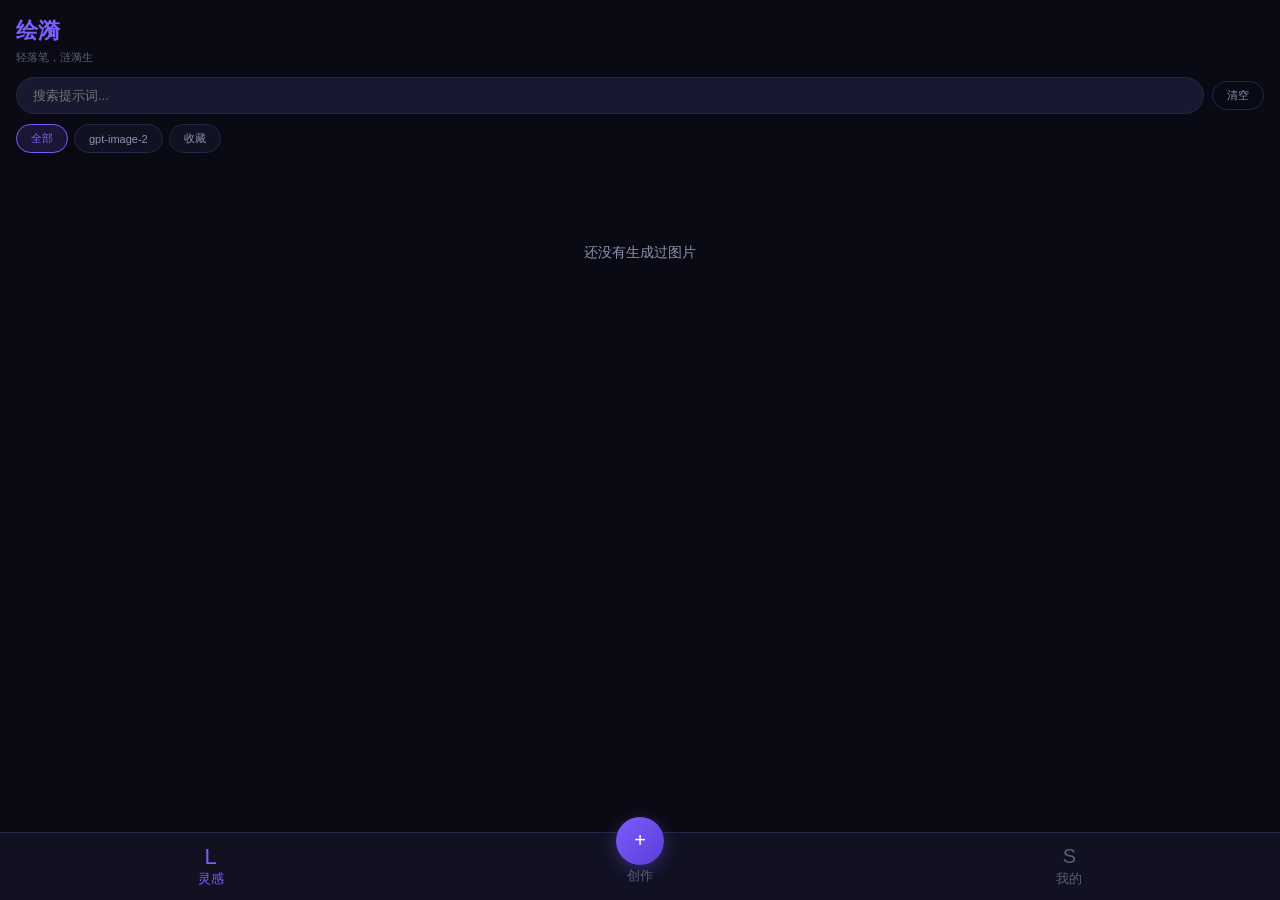
==== commit f7e1da96: "🐛 修复：按钮无响应 + 移除VIP模型 + JS防崩溃 - 补充缺失的15个隐藏DOM元素，确保JS事件绑定不报错 - app.js 注入安全包装器，null元素不再中断执行 - 灵感Tab移除 g" ====
--- a/index.html
+++ b/index.html
@@ -1,114 +1,22 @@
-<!DOCTYPE html><html lang=zh-CN><head><meta charset=UTF-8><meta name=viewport content="width=device-width,initial-scale=1,maximum-scale=1,user-scalable=no,viewport-fit=cover"><title>绘漪 - AI 生图</title><link rel=manifest href=/manifest.json><meta name=theme-color content=#0a0a14><meta name=apple-mobile-web-app-capable content=yes><meta name=apple-mobile-web-app-status-bar-style content=black-translucent><link rel=apple-touch-icon href=/icon-192.png><link rel=icon sizes=192x192 href=/icon-192.png><style>*{margin:0;padding:0;box-sizing:border-box}
-:root{--bg:#0a0a14;--surface:#111122;--surface2:#181830;--surface3:#1e1e3a;--border:#252545;--border2:#333358;--text:#e8e8f4;--text2:#9090b0;--text3:#5c5c78;--accent:#7c5cfc;--accent2:#5a3ed8;--accent-glow:rgba(124,92,252,.15);--success:#34d399;--error:#f87171;--warning:#fbbf24;--info:#60a5fa;--radius:14px;--radius-sm:10px;--font:system-ui,-apple-system,sans-serif;--nav-height:68px;--safe-bottom:env(safe-area-inset-bottom,0px)}
-[data-theme=light]{--bg:#f2f2f7;--surface:#fff;--surface2:#f0f0f5;--surface3:#e5e5ea;--border:#dcdce0;--border2:#cfcfd4;--text:#1c1c1e;--text2:#6e6e73;--text3:#aeaeb2;--accent:#6c4de6;--accent2:#5538c4}
-[data-theme=sakura]{--bg:#12101f;--surface:#1a172a;--surface2:#221e36;--surface3:#2a2640;--border:#362f52;--border2:#443c62;--text:#ede8f5;--text2:#9b8fb8;--text3:#6b5f88;--accent:#e8829a;--accent2:#d4607a}
-body{font-family:var(--font);background:var(--bg);color:var(--text);min-height:100dvh;overflow-x:hidden;transition:background .3s,color .3s;-webkit-tap-highlight-color:transparent;user-select:none;-webkit-user-select:none}
-::-webkit-scrollbar{display:none}
-.app{display:flex;flex-direction:column;height:100dvh;overflow:hidden}
-.tab-content{flex:1;overflow:hidden;position:relative}
-.tab-panel{position:absolute;inset:0;overflow-y:auto;overflow-x:hidden;-webkit-overflow-scrolling:touch;opacity:0;pointer-events:none;transition:opacity .25s ease;padding-bottom:calc(var(--nav-height) + var(--safe-bottom) + 20px)}
-.tab-panel.active{opacity:1;pointer-events:all;z-index:1}
-.inspire-header{padding:16px 16px 8px;position:sticky;top:0;z-index:10;background:linear-gradient(180deg,var(--bg) 70%,transparent);backdrop-filter:blur(10px);-webkit-backdrop-filter:blur(10px)}
-.inspire-header h1{font-size:22px;font-weight:700;background:linear-gradient(135deg,#7c5cfc,#a78bfa);-webkit-background-clip:text;-webkit-text-fill-color:transparent;margin-bottom:4px}.inspire-header .subtitle{font-size:11px;color:var(--text3)}
-.inspire-search-row{display:flex;gap:8px;margin-top:12px;align-items:center}
-.inspire-search{flex:1;background:var(--surface2);border:1px solid var(--border);border-radius:24px;padding:10px 16px;color:var(--text);font-size:13px;outline:none}
-.inspire-search:focus{border-color:var(--accent)}
-.inspire-filter-row{display:flex;gap:6px;margin-top:10px;overflow-x:auto;padding-bottom:4px;flex-wrap:nowrap}
-.inspire-filter-row::-webkit-scrollbar{display:none}
-.filter-chip{padding:6px 14px;border:1px solid var(--border);border-radius:20px;background:var(--surface);color:var(--text2);font-size:11px;cursor:pointer;white-space:nowrap;transition:all .2s;flex-shrink:0}
-.filter-chip.active{border-color:var(--accent);color:var(--accent);background:var(--accent-glow)}
-.waterfall{display:grid;grid-template-columns:repeat(2,1fr);gap:10px;padding:8px 12px}
-.waterfall-card{background:var(--surface);border:1px solid var(--border);border-radius:var(--radius);overflow:hidden;transition:all .2s;position:relative}
-.waterfall-card:active{transform:scale(.97)}
-.waterfall-card .card-img{width:100%;aspect-ratio:1;background:var(--surface2);position:relative;overflow:hidden;cursor:pointer}
-.waterfall-card .card-img img{width:100%;height:100%;object-fit:cover;display:block}
-.waterfall-card .card-info{padding:10px 12px}
-.waterfall-card .card-prompt{font-size:11px;color:var(--text);line-height:1.4;display:-webkit-box;-webkit-line-clamp:2;-webkit-box-orient:vertical;overflow:hidden}
-.waterfall-card .card-meta{font-size:10px;color:var(--text3);margin-top:6px;display:flex;justify-content:space-between}
-.waterfall-card .card-fav{position:absolute;top:6px;right:6px;width:26px;height:26px;border-radius:50%;background:rgba(0,0,0,.4);border:none;color:#fff;font-size:12px;cursor:pointer;display:flex;align-items:center;justify-content:center;z-index:2;opacity:0;transition:opacity .2s}
-.waterfall-card:active .card-fav{opacity:1}
-.waterfall-card .card-fav.faved{opacity:1;color:#fbbf24}
-.empty-state{display:flex;flex-direction:column;align-items:center;justify-content:center;padding:60px 20px;color:var(--text2);text-align:center}
-.empty-state .icon{font-size:56px;margin-bottom:16px;opacity:.4}
-.empty-state p{font-size:14px;line-height:1.6}
-.create-scroll{padding:16px;display:flex;flex-direction:column;gap:14px}
-.create-header{display:flex;align-items:center;justify-content:space-between}
-.create-header h2{font-size:20px;font-weight:700}
-.create-header .theme-btn{width:36px;height:36px;border-radius:50%;border:1px solid var(--border);background:var(--surface);font-size:16px;cursor:pointer;display:flex;align-items:center;justify-content:center}
-.prompt-card{background:var(--surface);border:1px solid var(--border);border-radius:var(--radius);overflow:hidden}
-.prompt-card textarea{width:100%;min-height:120px;background:transparent;border:none;padding:16px;color:var(--text);font-size:15px;line-height:1.6;resize:none;outline:none;font-family:inherit}
-.prompt-card textarea::placeholder{color:var(--text3)}
-.prompt-card .prompt-footer{display:flex;justify-content:space-between;align-items:center;padding:8px 16px 12px;border-top:1px solid var(--border)}
-.prompt-card .char-count{font-size:11px;color:var(--text3)}
-.prompt-card .batch-row{display:flex;align-items:center;gap:6px;font-size:12px;color:var(--text2)}
-.prompt-card .batch-row input{width:40px;background:var(--surface2);border:1px solid var(--border);border-radius:8px;padding:4px 6px;color:var(--text);font-size:12px;text-align:center;outline:none}
-.neg-card{background:var(--surface);border:1px solid var(--border);border-radius:var(--radius);padding:14px 16px}
-.neg-card .neg-header{display:flex;align-items:center;gap:8px;margin-bottom:10px}
-.neg-card .neg-header .neg-icon{font-size:16px}
-.neg-card .neg-header label{font-size:12px;font-weight:600;color:var(--text2)}
-.neg-card .neg-chips{display:flex;flex-wrap:wrap;gap:6px;margin-top:8px}
-.neg-chip{display:inline-block;padding:4px 10px;font-size:10px;color:var(--text2);background:var(--surface2);border:1px solid var(--border);border-radius:20px;cursor:pointer;transition:all .15s}
-.neg-chip.selected{border-color:var(--accent);color:var(--accent);background:var(--accent-glow)}
-.neg-card textarea,.neg-card input{width:100%;background:var(--surface2);border:1px solid var(--border);border-radius:var(--radius-sm);padding:10px 12px;color:var(--text);font-size:12px;outline:none;resize:none;min-height:36px;font-family:inherit}
-.settings-row{display:flex;gap:8px;flex-wrap:nowrap;overflow-x:auto;padding-bottom:4px}
-.settings-row::-webkit-scrollbar{display:none}
-.setting-chip{padding:8px 14px;border:1px solid var(--border);border-radius:20px;background:var(--surface);color:var(--text2);font-size:11px;cursor:pointer;white-space:nowrap;transition:all .2s;flex-shrink:0;display:flex;align-items:center;gap:4px}
-.setting-chip.active{border-color:var(--accent);color:var(--accent);background:var(--accent-glow)}
-.inspire-card{background:var(--surface);border:1px solid var(--border);border-radius:var(--radius);padding:14px 16px}
-.inspire-card .card-title{font-size:12px;font-weight:600;color:var(--text2);margin-bottom:8px;display:flex;align-items:center;gap:6px}
-.ref-card{background:var(--surface);border:1px solid var(--border);border-radius:var(--radius);padding:14px 16px}
-.ref-card .ref-label{font-size:12px;font-weight:600;color:var(--text2);margin-bottom:10px}
-.ref-card .ref-grid{display:flex;flex-wrap:wrap;gap:8px}
-.ref-img-slot{width:60px;height:60px;border:2px dashed var(--border);border-radius:var(--radius-sm);cursor:pointer;display:flex;align-items:center;justify-content:center;overflow:hidden;position:relative;flex-shrink:0}
-.ref-img-slot img{width:100%;height:100%;object-fit:cover}
-.ref-img-slot .add-icon{font-size:22px;color:var(--text2)}
-.ref-img-slot .remove-btn{position:absolute;top:1px;right:1px;width:16px;height:16px;background:rgba(0,0,0,.7);border-radius:50%;color:#fff;font-size:8px;cursor:pointer;display:flex;align-items:center;justify-content:center;border:none;opacity:0}
-.ref-img-slot:active .remove-btn{opacity:1}
-.ref-card .ref-actions{display:flex;gap:6px;margin-top:10px}
-.ref-card .ref-actions button{flex:1;padding:8px;border:1px solid var(--border);border-radius:20px;background:var(--surface2);color:var(--text2);font-size:11px;cursor:pointer;transition:all .2s}
-.ref-card .ref-actions button:active{border-color:var(--accent);color:var(--accent)}
-.ref-card .ref-url-row{display:flex;gap:6px;margin-top:8px}
-.ref-card .ref-url-row input{flex:1;background:var(--surface2);border:1px solid var(--border);border-radius:20px;padding:8px 12px;color:var(--text);font-size:12px;outline:none}
-.ds-card{background:var(--surface);border:1px solid var(--border);border-radius:var(--radius);padding:14px 16px}
-.ds-card .ds-header{display:flex;align-items:center;gap:6px;cursor:pointer;font-size:12px;font-weight:600;color:var(--text2)}
-.ds-card .ds-body{display:none;margin-top:10px}
-.ds-card .ds-body.open{display:block}
-.ds-card .ds-key-row{display:flex;gap:6px;margin-bottom:10px}
-.ds-card .ds-key-row input{flex:1;background:var(--surface2);border:1px solid var(--border);border-radius:20px;padding:8px 12px;color:var(--text);font-size:12px;outline:none}
-.ds-card .ds-btns{display:flex;gap:6px;flex-wrap:wrap}
-.ds-card .ds-btns button{flex:1;min-width:60px;padding:8px 10px;border:1px solid var(--border);border-radius:20px;background:var(--surface2);color:var(--text2);font-size:11px;cursor:pointer}
-.ds-card .ds-btns button:active{border-color:var(--accent);color:var(--accent)}
-.bottom-nav{position:fixed;bottom:0;left:0;right:0;height:68px;padding-bottom:env(safe-area-inset-bottom,0px);background:var(--surface);border-top:1px solid var(--border);display:flex;align-items:center;justify-content:space-around;z-index:200;backdrop-filter:blur(20px)}
-.nav-item{display:flex;flex-direction:column;align-items:center;gap:2px;padding:6px 12px;border:none;background:none;color:var(--text3);cursor:pointer;transition:all .2s;min-width:56px}
-.nav-item.active{color:var(--accent)}.nav-item .nav-icon{font-size:20px;transition:transform .2s}
-.nav-item.active .nav-icon{transform:scale(1.1)}.nav-item .nav-label{font-size:10px;font-weight:500}
-.nav-item.create-tab{position:relative;top:-16px}
-.nav-item.create-tab .nav-icon{width:48px;height:48px;border-radius:50%;background:linear-gradient(135deg,#7c5cfc,#5a3ed8);display:flex;align-items:center;justify-content:center;font-size:20px;color:#fff;box-shadow:0 4px 16px rgba(124,92,252,.35)}
-.viewer-overlay{position:fixed;inset:0;background:rgba(0,0,0,.95);display:flex;align-items:center;justify-content:center;z-index:1000;opacity:0;pointer-events:none;transition:opacity .3s}
-.viewer-overlay.active{opacity:1;pointer-events:all}
-.viewer-overlay img{max-width:94vw;max-height:80vh;object-fit:contain;border-radius:8px}
-.viewer-close{position:fixed;top:16px;right:16px;width:36px;height:36px;border-radius:50%;background:rgba(255,255,255,.15);border:none;color:#fff;font-size:18px;cursor:pointer;z-index:1001}
-.viewer-download{position:fixed;bottom:88px;left:50%;transform:translateX(-50%);padding:10px 28px;background:linear-gradient(135deg,#7c5cfc,#5a3ed8);border:none;border-radius:24px;color:#fff;font-size:14px;font-weight:600;cursor:pointer;z-index:1001}
-.viewer-nav{position:fixed;top:50%;transform:translateY(-50%);width:40px;height:40px;border-radius:50%;background:rgba(255,255,255,.1);border:none;color:#fff;font-size:18px;cursor:pointer;z-index:1001;display:flex;align-items:center;justify-content:center}.viewer-nav.prev{left:10px}.viewer-nav.next{right:10px}
-.toast-container{position:fixed;top:20px;right:20px;z-index:2000;display:flex;flex-direction:column;gap:8px;pointer-events:none}
-.toast{padding:12px 20px;border-radius:10px;font-size:13px;color:#fff;animation:slideIn .3s ease}.toast.error{background:var(--error)}.toast.success{background:var(--success)}.toast.info{background:var(--accent)}
-@keyframes slideIn{from{transform:translateX(100%);opacity:0}to{transform:translateX(0);opacity:1}}
-.settings-scroll{padding:16px;display:flex;flex-direction:column;gap:14px}
-.settings-card{background:var(--surface);border:1px solid var(--border);border-radius:var(--radius);padding:16px}
-.settings-card label{display:block;font-size:11px;font-weight:600;color:var(--text2);margin-bottom:8px}
-.settings-card input,.settings-card select{width:100%;background:var(--surface2);border:1px solid var(--border);border-radius:var(--radius-sm);padding:10px 14px;color:var(--text);font-size:13px;outline:none;font-family:inherit}
-.settings-card input:focus{border-color:var(--accent)}
-.settings-card .key-row{display:flex;gap:6px}.settings-card .key-row input{flex:1}
-.settings-card .key-row button{padding:10px 14px;border:1px solid var(--border);border-radius:var(--radius-sm);background:var(--surface2);color:var(--text2);cursor:pointer;font-size:13px}
-.settings-card .key-link{display:inline-block;margin-top:6px;font-size:11px;color:var(--accent);text-decoration:none}
-.size-grid{display:grid;grid-template-columns:repeat(3,1fr);gap:6px}.size-btn{padding:8px 4px;border:1px solid var(--border);border-radius:var(--radius-sm);background:var(--surface2);color:var(--text2);font-size:10px;cursor:pointer;text-align:center}
-.size-btn.active{border-color:var(--accent);color:var(--accent);background:var(--accent-glow)}
-.node-row{display:flex;gap:6px}.node-btn{flex:1;padding:8px;border:1px solid var(--border);border-radius:20px;background:var(--surface2);color:var(--text2);font-size:12px;cursor:pointer;text-align:center}.node-btn.active{border-color:var(--accent);color:var(--accent);background:var(--accent-glow)}
-.failed-list{display:flex;flex-direction:column;gap:10px}.failed-item{background:var(--surface);border:1px solid var(--border);border-left:3px solid var(--error);border-radius:var(--radius-sm);padding:14px 16px}
-.clear-btn{background:none;border:1px solid var(--border);border-radius:16px;padding:6px 14px;color:var(--text2);font-size:11px;cursor:pointer}
-@keyframes spin{to{transform:rotate(360deg)}}.loading-spinner{width:24px;height:24px;border:2px solid var(--border);border-top-color:var(--accent);border-radius:50%;animation:spin .8s infinite;margin:0 auto}
-@keyframes slideUp{from{transform:translateX(-50%) translateY(100px);opacity:0}to{transform:translateX(-50%) translateY(0);opacity:1}}
-</style></head><body><div class="app">
+<!DOCTYPE html>
+<html lang="zh-CN">
+<head>
+<meta charset="UTF-8">
+<meta name="viewport" content="width=device-width,initial-scale=1,maximum-scale=1,user-scalable=no,viewport-fit=cover">
+<title>绘漪 — AI 生图</title>
+<link rel="manifest" href="/manifest.json">
+<meta name="theme-color" content="#0a0a14">
+<meta name="apple-mobile-web-app-capable" content="yes">
+<meta name="apple-mobile-web-app-status-bar-style" content="black-translucent">
+<meta name="apple-mobile-web-app-title" content="绘漪">
+<meta name="mobile-web-app-capable" content="yes">
+<link rel="apple-touch-icon" href="/icon-192.png">
+<link rel="icon" type="image/png" sizes="192x192" href="/icon-192.png">
+<link rel="icon" type="image/png" sizes="512x512" href="/icon-512.png">
+<link rel="stylesheet" href="app.css">
+</head>
+<body>
+<div class="app">
   <div class="tab-content" id="tabContent">
     <div class="tab-panel active" id="tab-inspire">
       <div class="inspire-header">
@@ -121,7 +29,7 @@
         <div class="inspire-filter-row" id="filterRow">
           <button class="filter-chip active" data-model="all">全部</button>
           <button class="filter-chip" data-model="gpt-image-2">gpt-image-2</button>
-          <button class="filter-chip" data-model="gpt-image-2-vip">gpt-image-2-vip</button>
+          
           <button class="filter-chip" data-tab="favs" id="favFilter">收藏</button>
         </div>
       </div>
@@ -176,815 +84,105 @@
   </nav>
   <div class="viewer-overlay" id="viewer"><button class="viewer-close" id="viewerClose">X</button><img id="viewerImg"><button class="viewer-download" id="viewerDownload">下载</button></div>
   <div class="toast-container" id="toasts"></div>
-</div><script>
-// ============ Config ============
-const BASE_URLS = { global: 'https://grsaiapi.com', china: 'https://grsai.dakka.com.cn' };
-const SIZE_MAP = {
-  '1:1':   { '1K': '1024x1024', '2K': '2048x2048', '4K': '2880x2880' },
-  '16:9':  { '1K': '1774x887',  '2K': '2048x1152', '4K': '3840x2160' },
-  '9:16':  { '1K': '887x1774',  '2K': '1152x2048', '4K': '2160x3840' },
-  '3:2':   { '1K': '1536x1024', '2K': '2048x1360', '4K': '3504x2336' },
-  '2:3':   { '1K': '1024x1536', '2K': '1360x2048', '4K': '2336x3504' },
-  '21:9':  { '1K': '2048x880',  '2K': '3840x1648' },
-  '9:21':  { '1K': '880x2048',  '2K': '1648x3840' },
-  '1:3':   { '1K': '688x2048',  '2K': '1280x3840' },
-  '3:1':   { '1K': '2048x688',  '2K': '3840x1280' },
-  '2:1':   { '1K': '2048x1024', '2K': '3840x1920' },
-  '1:2':   { '1K': '1024x2048', '2K': '1920x3840' }
-};
-const POLL_INTERVAL = 2000;
+</div>
+<script src="app.js"></script>
 
-const DS_BASE_URL = 'https://api.deepseek.com/v1/chat/completions';
-
-const ERROR_ZH = {
-  'generate failed':'生成失败','content policy violation':'内容违规','violation':'内容违规',
-  'rate limit exceeded':'请求过于频繁，请稍后再试','invalid api key':'API Key 无效',
-  'unauthorized':'未授权，请检查 API Key','model not found':'模型不存在',
-  'invalid request':'请求参数无效','internal server error':'服务器内部错误',
-  'service unavailable':'服务暂不可用','timeout':'请求超时','bad request':'请求格式错误',
-  'forbidden':'访问被拒绝','not found':'资源不存在','too many requests':'请求过多，请稍后再试',
-  'server error':'服务器错误','connection error':'网络连接错误','network error':'网络错误',
-  'failed to generate':'生成失败','image generation failed':'图片生成失败',
-  'prompt too long':'提示词过长','invalid image':'参考图片格式无效',
-  'image too large':'参考图片过大','nsfw content detected':'检测到不当内容',
-  'safety filter triggered':'安全过滤触发','blocked by safety system':'被安全系统拦截',
-  'content filtered':'内容被过滤'
-};
-function translateError(msg) {
-  if (!msg) return '';
-  const l = msg.toLowerCase();
-  if (ERROR_ZH[l]) return ERROR_ZH[l];
-  let best='', tr='';
-  for (const [k,v] of Object.entries(ERROR_ZH)) { if (l.includes(k) && k.length>best.length) { best=k; tr=v; } }
-  return tr || msg;
+<script>
+document.querySelectorAll('.nav-item[data-tab]').forEach(function(n) {
+  n.addEventListener('click', function() {
+    var t = this.dataset.tab;
+    document.querySelectorAll('.nav-item').forEach(function(x) { x.classList.remove('active'); });
+    this.classList.add('active');
+    document.querySelectorAll('.tab-panel').forEach(function(p) {
+      p.classList.toggle('active', p.id === 'tab-' + t);
+    });
+  });
+});
+</script>
+<script>
+if ('serviceWorker' in navigator) {
+  window.addEventListener('load', function() { navigator.serviceWorker.register('/sw.js'); });
 }
-
-// ============ State ============
-let state = {
-  node:'global', model:'gpt-image-2', selectedSize:'1024x1024',
-  selectedRatio:'1:1', selectedQuality:'1K',
-  refImages:[], tasks:[], history:[], favorites:new Set(),
-  pollingTimers:{},
-  errorLog:[], currentViewerUrl:'', currentViewerList:[], currentViewerIdx:-1,
-  theme:'dark',
-  // Filter
-  searchQuery:'', filterModel:'gpt-image-2', activeTab:'all',
-  // Failed records
-  failedRecords:[]
-};
+var dP;
+window.addEventListener('beforeinstallprompt', function(e) {
+  e.preventDefault();
+  dP = e;
+  setTimeout(function() {
+    var b = document.createElement('div');
+    b.style.cssText = 'position:fixed;bottom:90px;left:50%;transform:translateX(-50%);background:linear-gradient(135deg,#7c5cfc,#5a3ed8);color:#fff;padding:12px 22px;border-radius:24px;font-size:13px;font-weight:600;z-index:2001;cursor:pointer;box-shadow:0 4px 20px rgba(124,92,252,.4);animation:slideUp .4s ease;white-space:nowrap';
+    b.textContent = '📲 添加到主屏幕';
+    b.addEventListener('click', function() {
+      if (dP) { dP.prompt(); dP = null; b.remove(); }
+    });
+    document.body.appendChild(b);
+    setTimeout(function() { b.remove(); }, 10000);
+  }, 3000);
+});
+</script>
 
 
-// ============ Error Log ============
-function logError(message, source = '', details = null) {
-  state.errorLog.push({
-    timestamp: new Date().toISOString(),
-    message: String(message),
-    source: String(source),
-    details: details
-  });
-  if (state.errorLog.length > 100) state.errorLog = state.errorLog.slice(-100);
-}
-const $=id=>document.getElementById(id);
-const apiKeyInput=$('apiKey'), keyToggle=$('keyToggle'), modelSelect=$('model');
-const sizeGrid=$('sizeGrid'), refImagesDiv=$('refImages'), refInput=$('refInput');
-const refDropZone=$('refDropZone'), promptArea=$('prompt'), generateBtn=$('generateBtn');
-const charCount=$('charCount'), enhanceBtn=$('enhanceBtn'), batchCount=$('batchCount');
-const tasksSection=$('tasksSection'), tasksGrid=$('tasksGrid'), taskCount=$('taskCount');
-const historyGrid=$('historyGrid'), viewer=$('viewer'), viewerImg=$('viewerImg');
-const viewerClose=$('viewerClose'), viewerDownload=$('viewerDownload');
-const viewerPrev=$('viewerPrev'), viewerNext=$('viewerNext');
-const clearHistoryBtn=$('clearHistory'), searchInput=$('searchInput');
-// ============ Init ============
-function init(){ loadSettings();
-  const vipHint=$('sizeVipHint');if(vipHint)vipHint.classList.toggle('show',state.model!=='gpt-image-2-vip'); renderSizeGrid(); renderRefImages(); renderHistory(); renderFailed(); bindEvents(); applyTheme(); }
+<!-- Hidden elements for JS compatibility -->
+<div id="sizeGrid" hidden></div>
+<div id="refDropZone" hidden></div>
+<span id="charCount" hidden></span>
+<button id="viewerPrev" hidden></button>
+<button id="viewerNext" hidden></button>
+<span id="sizeVipHint" hidden></span>
+<button id="dsKeyToggle" hidden></button>
+<button id="negPresetsBtn" hidden></button>
+<div id="negPresetsPanel" hidden></div>
+<button id="negApplyBtn" hidden></button>
+<div id="refCameraBtn" hidden></div>
+<select id="modelSelect" hidden></select>
+<div id="enhanceBtn" hidden></div>
+<div id="promptArea" hidden></div>
 
-function loadSettings(){
-  const s=localStorage.getItem('gis2_settings');
-  if(s){const d=JSON.parse(s);apiKeyInput.value=d.apiKey||'';state.node=d.node||'global';state.model=d.model||'gpt-image-2';state.selectedRatio=d.selectedRatio||'1:1';state.selectedQuality=d.selectedQuality||'1K';state.theme=d.theme||'dark';state.favorites=new Set(d.favorites||[]);}
-  const h=localStorage.getItem('gis2_history');
-  if(h) state.history=JSON.parse(h);
-  const f=localStorage.getItem('gis2_failed');
-  if(f) state.failedRecords=JSON.parse(f);
-  modelSelect.value=state.model;
-  document.querySelectorAll('.node-btn').forEach(b=>b.classList.toggle('active',b.dataset.node===state.node));
-  if(SIZE_MAP[state.selectedRatio]&&SIZE_MAP[state.selectedRatio][state.selectedQuality]) state.selectedSize=SIZE_MAP[state.selectedRatio][state.selectedQuality];
-}
-function saveSettings(){
-  localStorage.setItem('gis2_settings',JSON.stringify({
-    apiKey:apiKeyInput.value,node:state.node,model:state.model,
-    selectedRatio:state.selectedRatio,selectedQuality:state.selectedQuality,
-    theme:state.theme,favorites:[...state.favorites]
-  }));
-}
-function saveHistory(){
-  if(state.history.length>200) state.history=state.history.slice(0,200);
-  localStorage.setItem('gis2_history',JSON.stringify(state.history));
-}
-function saveFailed(){
-  localStorage.setItem('gis2_failed',JSON.stringify(state.failedRecords));
-}
-
-// ============ Theme ============
-function applyTheme(){
-  document.documentElement.setAttribute('data-theme',state.theme);
-  const icons={dark:'🌓',light:'☀️',sakura:'🌸'};
-  $('themeBtn').textContent=icons[state.theme]||'🌓';
-}
-const THEMES=['dark','light','sakura'];
-function toggleTheme(){
-  const idx=THEMES.indexOf(state.theme);
-  state.theme=THEMES[(idx+1)%THEMES.length];
-  applyTheme();saveSettings();
-}
-
-// ============ Size Grid ============
-function renderSizeGrid(){
-  const isVip=state.model==='gpt-image-2-vip';
-  let html='';
-  for(const[ratio,qualities]of Object.entries(SIZE_MAP)){
-    for(const[quality,px]of Object.entries(qualities)){
-      if(!isVip&&quality!=='1K') continue;
-      const isActive=state.selectedRatio===ratio&&state.selectedQuality===quality;
-      html+=`<button class="size-btn${isActive?' active':''}" data-ratio="${ratio}" data-quality="${quality}" data-px="${px}"><div class="ratio">${ratio}</div><div class="px">${px}</div></button>`;
-    }
-  }
-  sizeGrid.innerHTML=html;
-}
-
-// ============ Reference Images ============
-function renderRefImages(){
-  let html='';
-  state.refImages.forEach((b64,i)=>{
-    html+=`<div class="ref-img-slot" data-index="${i}"><img src="${b64}" alt="参考图${i+1}"><button class="remove-btn" data-index="${i}">✕</button></div>`;
-  });
-  if(state.refImages.length<4) html+=`<div class="ref-img-slot" data-index="add" title="点击添加"><span class="add-icon">+</span></div>`;
-  refImagesDiv.innerHTML=html;
-}
-function fileToBase64(file){return new Promise((res,rej)=>{const r=new FileReader();r.onload=()=>res(r.result);r.onerror=rej;r.readAsDataURL(file);})}
-function addRefImageFromUrl(url){
-  if(state.refImages.length>=4){showToast('最多4张参考图','error');return;}
-  if(!/^https?:\/\//i.test(url)){showToast('请输入有效的图片 URL','error');return;}
-  state.refImages.push(url);
-  renderRefImages();showToast('已添加参考图链接','success');
-}
-function addRefImageFromBlob(blob){
-  if(state.refImages.length>=4){showToast('最多4张参考图','error');return;}
-  fileToBase64(blob).then(b64=>{state.refImages.push(b64);renderRefImages();showToast('已添加参考图','success');});
-}
-function addRefImagesFromFiles(files){
-  const remaining=4-state.refImages.length;
-  Array.from(files).slice(0,remaining).forEach(f=>{
-    fileToBase64(f).then(b64=>{state.refImages.push(b64);renderRefImages();});
-  });
-}
-
-// ============ API ============
-function getBaseUrl(){return BASE_URLS[state.node];}
-function getHeaders(){return{'Content-Type':'application/json','Authorization':`Bearer ${apiKeyInput.value.trim()}`};}
-async function submitGeneration(prompt,images){
-  const body={model:state.model,prompt,aspectRatio:state.selectedSize,replyType:'async'};
-  if(images&&images.length>0) body.images=images;
-  const resp=await fetch(`${getBaseUrl()}/v1/api/generate`,{method:'POST',headers:getHeaders(),body:JSON.stringify(body)});
-  if(!resp.ok){
-    try{
-      const errData=await resp.json();
-      if(errData.status==='violation') throw new Error('内容违规，请修改提示词');
-      if(errData.status==='failed') throw new Error(errData.error||'生成失败');
-      throw new Error(errData.error||`HTTP ${resp.status}`);
-    }catch(jsonErr){
-      if(jsonErr.message&&jsonErr.message!=='Unexpected token') throw jsonErr;
-      const t=await resp.text();throw new Error(`HTTP ${resp.status}: ${t}`);
-    }
-  }
-  return resp.json();
-}
-async function pollResult(taskId){
-  const resp=await fetch(`${getBaseUrl()}/v1/api/result?id=${encodeURIComponent(taskId)}`,{headers:getHeaders()});
-  if(!resp.ok) throw new Error(`Poll HTTP ${resp.status}`);
-  return resp.json();
-}
-
-// ============ Tasks ============
-function addTask(taskId,prompt){
-  state.tasks.unshift({id:taskId,prompt,model:state.model,size:state.selectedSize,status:'running',progress:0,results:[],error:null,createdAt:Date.now()});
-  renderTasks();startPolling(taskId);
-}
-function updateTask(taskId,data){
-  const task=state.tasks.find(t=>t.id===taskId);if(!task)return;
-  Object.assign(task,data);renderTasks();
-  if(task.status==='succeeded'){
-    stopPolling(taskId);
-    if(task.results&&task.results.length>0){
-      task.results.forEach(r=>{state.history.unshift({url:r.url,prompt:task.prompt,model:task.model,size:task.size,timestamp:task.createdAt,id:Date.now()+'_'+Math.random().toString(36).slice(2,8)});});
-      saveHistory();renderHistory();
-    }
-    setTimeout(()=>removeTask(taskId),2000);
-    showToast('图片生成成功！','success');
-  }else if(task.status==='failed'||task.status==='violation'){
-    stopPolling(taskId);
-    // Add to failed records instead of auto-removing
-    state.failedRecords.unshift({prompt:task.prompt,model:task.model,size:task.size,error:task.error,status:task.status,timestamp:Date.now(),id:task.id});
-    saveFailed();renderFailed();
-    showToast(`生成失败: ${translateError(task.error)}`,'error');
-    setTimeout(()=>removeTask(taskId),3000);
-  }
-}
-function removeTask(taskId){state.tasks=state.tasks.filter(t=>t.id!==taskId);renderTasks();}
-function startPolling(taskId){
-  if(state.pollingTimers[taskId])return;
-  state.pollingTimers[taskId]=setInterval(async()=>{
-    try{const d=await pollResult(taskId);updateTask(taskId,{status:d.status,progress:d.progress||0,results:d.results||[],error:d.error||null});}
-    catch(e){console.error('Poll error:',e);}
-  },POLL_INTERVAL);
-}
-function stopPolling(taskId){if(state.pollingTimers[taskId]){clearInterval(state.pollingTimers[taskId]);delete state.pollingTimers[taskId];}}
-function escapeHtml(str){const d=document.createElement('div');d.textContent=str;return d.innerHTML;}
-
-function renderTasks(){
-  const active=state.tasks.filter(t=>t.status==='running');
-  if(active.length===0&&state.tasks.length===0){tasksSection.style.display='none';return;}
-  tasksSection.style.display='block';taskCount.textContent=active.length;
-  tasksGrid.innerHTML=state.tasks.map(task=>{
-    const sc=task.status;
-    const st={running:'生成中...',succeeded:'完成',failed:'生成失败',violation:'内容违规'}[task.status]||translateError(task.status);
-    let imgC='';
-    const imgUrl = (task.results&&task.results.length>0&&task.results[0].url) ? task.results[0].url : "";
-    if(imgUrl){imgC=`<img src="${imgUrl}" alt="生成结果" loading="lazy" data-action="view" data-url="${encodeURIComponent(imgUrl)}">`;}
-    else imgC=`<div style="color:var(--text2);font-size:28px">🎨</div>`;
-    const errH=task.error?`<div style="font-size:11px;color:var(--error);margin-top:6px">❌ ${escapeHtml(translateError(task.error))}</div>`:'';
-    const actH=(task.status==='succeeded'&&imgUrl)?`<div class="card-actions"><button data-action="download" data-url="${encodeURIComponent(imgUrl)}">⬇ 下载</button><button data-action="view" data-url="${encodeURIComponent(imgUrl)}">🔍 查看</button></div>`:'';
-    return`<div class="task-card ${sc}"><div class="card-img">${imgC}</div><div class="card-body"><div class="card-prompt">${escapeHtml(task.prompt)}</div>${task.status==='running'?`<div class="progress-bar"><div class="fill" style="width:${task.progress}%"></div></div>`:''}<div class="card-meta"><span class="status-badge ${sc}"><span class="dot"></span>${st}${task.status==='running'&&task.progress?' '+task.progress+'%':''}</span><span class="model-tag">${task.model}</span></div>${actH}${errH}</div></div>`;
-  }).join('');
-}
-
-// ============ Failed Records ============
-function renderFailed(){
-  const sec=$('failedSection'),list=$('failedList'),cnt=$('failedCount');
-  if(state.failedRecords.length===0){sec.style.display='none';return;}
-  sec.style.display='block';
-  cnt.textContent=state.failedRecords.length;
-  list.innerHTML=state.failedRecords.map((rec,i)=>{
-    const date=new Date(rec.timestamp);
-    const ts=`${date.getMonth()+1}/${date.getDate()} ${date.getHours().toString().padStart(2,'0')}:${date.getMinutes().toString().padStart(2,'0')}:${date.getSeconds().toString().padStart(2,'0')}`;
-    const statusLabel=rec.status==='violation'?'内容违规':'生成失败';
-    return`<div class="failed-item"><div class="failed-top"><div class="failed-prompt">${escapeHtml(rec.prompt)}</div><button class="failed-remove" data-idx="${i}" title="删除">✕</button></div><div class="failed-reason"><span class="ri">⚠</span><span>${statusLabel}：${escapeHtml(translateError(rec.error))}</span></div><div class="failed-meta"><span>${ts}</span><span class="mt">${rec.model}</span><span class="mt">${rec.size}</span></div><div class="failed-actions"><button data-idx="${i}" class="retry-btn">♻ 重新生成</button><button data-idx="${i}" class="reuse-prompt-btn">📝 复用提示词</button><button data-idx="${i}" class="polish-btn${rec.status==='violation'?' show':''}" title="润色提示词以规避内容审查">✨ 润色提示词</button></div></div>`;
-  }).join('');
-}
-
-// ============ History ============
-function getFilteredHistory(){
-  let list=state.history;
-  // Tab filter
-  if(state.activeTab==='favs') list=list.filter(item=>state.favorites.has(item.id));
-  // Model filter
-  if(state.filterModel!=='all') list=list.filter(item=>item.model===state.filterModel);
-  // Search
-  if(state.searchQuery){const q=state.searchQuery.toLowerCase();list=list.filter(item=>item.prompt&&item.prompt.toLowerCase().includes(q));}
-  return list;
-}
-function renderHistory(){
-  const list=getFilteredHistory();
-  if(list.length===0){
-    historyGrid.innerHTML=`<div class="empty-state"><div class="icon">🎨</div><p>${state.activeTab==='favs'?'还没有收藏的图片':'没有匹配的记录'}</p></div>`;
-    return;
-  }
-  historyGrid.innerHTML=list.map((item,i)=>{
-    const date=new Date(item.timestamp);
-    const timeStr=`${date.getMonth()+1}/${date.getDate()} ${date.getHours().toString().padStart(2,'0')}:${date.getMinutes().toString().padStart(2,'0')}`;
-    const encUrlVal = encodeURIComponent(item.url);
-    const isFav=state.favorites.has(item.id);
-return`<div class="task-card succeeded"><button class="card-fav ${isFav?'faved':''}" data-id="${item.id}">${isFav?'★':'☆'}</button><div class="card-img"><img src="${item.url}" alt="${escapeHtml(item.prompt)}" loading="lazy" data-idx="${i}" data-action="view-history"></div><div class="card-body"><div class="card-prompt">${escapeHtml(item.prompt)}</div><div class="card-meta"><span>${timeStr}</span><span class="model-tag">${item.model} · ${item.size}</span></div><div class="card-actions"><button data-action="download" data-url="${encUrlVal}">⬇ 下载</button><button data-idx="${state.history.indexOf(item)}" data-action="reuse">♻ 重用</button></div></div></div>`;
-  }).join('');
-}
-
-// ============ Enhance ============
-function enhancePrompt(){
-  const p=promptArea.value.trim();if(!p){showToast('请先输入提示词','error');return;}
-  // Smart enhancement: add detail keywords based on existing prompt
-  const enhancements=[
-    {check:['人','女孩','woman','girl','boy','man','角色'],add:'highly detailed face, beautiful eyes, sharp focus, '},
-    {check:['景','风景','landscape','山','海','天空','sunset','sunrise'],add:'golden hour lighting, atmospheric perspective, vivid colors, '},
-    {check:['动物','cat','dog','猫咪','小狗','pet'],add:'fluffy fur texture, expressive eyes, natural pose, '},
-    {check:['建筑','building','城市','city','street'],add:'architectural details, dramatic perspective, urban atmosphere, '},
-    {check:['食物','food','cake','pizza','sushi'],add:'appetizing presentation, food photography, shallow depth of field, '},
-  ];
-  let suffix='';
-  const pl=p.toLowerCase();
-  for(const e of enhancements){if(e.check.some(k=>pl.includes(k))){suffix+=e.add;break;}}
-  // Check if prompt already has quality boosters
-  const hasQuality=/(ultra detailed|high quality|masterpiece|8k|4k|high resolution)/i.test(p);
-  if(!hasQuality) suffix+='ultra detailed, high quality, 8K resolution, ';
-  if(suffix){
-    // Remove trailing comma+space
-    suffix=suffix.replace(/,\s*$/,'');
-    promptArea.value=p+', '+suffix;
-    updateCharCount();
-    showToast('提示词已增强 ✓','success');
-  }else{
-    promptArea.value=p+', ultra detailed, high quality, 8K resolution, professional';
-    updateCharCount();
-    showToast('提示词已增强 ✓','success');
-  }
-}
-
-// ============ Actions ============
-async function handleGenerate(){
-  let prompt=promptArea.value.trim();
-  if(!prompt){showToast('请输入提示词','error');return;}
-  if(!apiKeyInput.value.trim()){showToast('请输入 API Key','error');return;}
-  // Append negative prompt
-  const neg=$('negativePrompt').value.trim();
-  if(neg) prompt+=' 不要包含：'+neg;
-  const count=Math.min(Math.max(parseInt(batchCount.value)||1,1),10);
-  generateBtn.disabled=true;generateBtn.textContent=`⏳ 提交${count>1?count+'个任务':'中'}...`;
-  let submitted=0;
-  try {
-    for(let i=0;i<count;i++){
-      try {
-        // 批量生成时为每张图添加变体标识
-        const variedPrompt = count > 1 ? prompt + ` [variation ${i + 1}]` : prompt;
-        const data=await submitGeneration(variedPrompt,state.refImages);
-      if(data.id){addTask(data.id,prompt);submitted++;}
-      else if(data.status==='succeeded'&&data.results){
-        data.results.forEach(r=>{state.history.unshift({url:r.url,prompt,model:state.model,size:state.selectedSize,timestamp:Date.now(),id:Date.now()+'_'+Math.random().toString(36).slice(2,8)});});
-        submitted++;
-      }else if(data.status==='failed'||data.status==='violation'){
-        showToast(`第${i+1}张失败: ${translateError(data.error||'')}`,'error');
-      }
-    }catch(e){logError(e.message||String(e),'handleGenerate',e.stack);showToast(`第${i+1}张请求失败: ${translateError(e.message)}`,'error');}
-  }
-    if(submitted>0){saveHistory();renderHistory();showToast(`已提交 ${submitted} 个任务`,'info');}
-  } finally {
-    generateBtn.disabled=false;generateBtn.textContent='🎨 生成图片';
-  }
-}
-
-async function downloadImage(url,btnEl){
-  if(btnEl){btnEl.classList.add('downloading');btnEl.textContent='⏳ 下载中...';}
-  try{
-    const resp=await fetch(url);if(!resp.ok)throw new Error(`HTTP ${resp.status}`);
-    const blob=await resp.blob();
-    const ct=blob.type||'';let ext='png';
-    if(ct.includes('jpeg')||ct.includes('jpg'))ext='jpg';else if(ct.includes('webp'))ext='webp';else if(ct.includes('gif'))ext='gif';
-    const a=document.createElement('a');a.href=URL.createObjectURL(blob);a.download=`gpt-image2-${Date.now()}.${ext}`;a.click();URL.revokeObjectURL(a.href);
-    showToast('图片已开始下载','success');
-  }catch(e){
-    // 跨域降级：直接在新标签页打开
-    const a=document.createElement('a');
-    a.href=url;a.target='_blank';a.download=`gpt-image2-${Date.now()}.png`;
-    a.click();
-    showToast('已在新标签页打开，请右键保存图片','info');
-  }
-  finally{if(btnEl){btnEl.classList.remove('downloading');btnEl.textContent='⬇ 下载';}}
-}
-
-// ============ Viewer with nav ============
-function viewImage(url){state.currentViewerList=[url];state.currentViewerIdx=0;showViewer(url);}
-function viewImageList(filteredIdx){
-  const list=getFilteredHistory();
-  state.currentViewerList=list.map(i=>i.url);
-  state.currentViewerIdx=filteredIdx;
-  showViewer(list[filteredIdx].url);
-}
-function showViewer(url){
-  viewerImg.src=url;state.currentViewerUrl=url;viewer.classList.add('active');
-  viewerPrev.style.display=state.currentViewerList.length>1?'flex':'none';
-  viewerNext.style.display=state.currentViewerList.length>1?'flex':'none';
-}
-function closeViewer(){viewer.classList.remove('active');setTimeout(()=>{viewerImg.src='';state.currentViewerUrl='';},300);}
-function viewerNavDir(dir){
-  const newIdx=state.currentViewerIdx+dir;
-  if(newIdx<0||newIdx>=state.currentViewerList.length)return;
-  state.currentViewerIdx=newIdx;viewerImg.src=state.currentViewerList[newIdx];state.currentViewerUrl=state.currentViewerList[newIdx];
-}
-
-function reusePrompt(index){
-  const item=state.history[index];if(!item)return;
-  promptArea.value=item.prompt;updateCharCount();promptArea.focus();showToast('已填入提示词','info');
-}
-function toggleFavorite(id){
-  if(state.favorites.has(id))state.favorites.delete(id);else state.favorites.add(id);
-  saveSettings();renderHistory();
-  showToast(state.favorites.has(id)?'已收藏':'已取消收藏','info');
-}
-function showToast(msg,type='info'){
-  const t=document.createElement('div');t.className=`toast ${type}`;t.textContent=msg;$('toasts').appendChild(t);
-  setTimeout(()=>{t.style.opacity='0';t.style.transform='translateX(50px)';t.style.transition='all .3s';setTimeout(()=>t.remove(),300);},3000);
-}
-function updateCharCount(){charCount.textContent=`${promptArea.value.length} 字`;promptArea.style.height='auto';promptArea.style.height=promptArea.scrollHeight+'px';}
-
-// ============ Event Bindings ============
-function bindEvents(){
-  // Generate
-  generateBtn.addEventListener('click',handleGenerate);
-  enhanceBtn.addEventListener('click',enhancePrompt);
-  promptArea.addEventListener('keydown',e=>{if((e.metaKey||e.ctrlKey)&&e.key==='Enter'&&!generateBtn.disabled){e.preventDefault();handleGenerate();}});
-  promptArea.addEventListener('input',()=>{updateCharCount();promptArea.style.height='auto';promptArea.style.height=promptArea.scrollHeight+'px';});
+<!-- JS compatibility hidden elements -->
+<div id="sizeGrid" style="display:none"></div>
+<span id="charCount" style="display:none"></span>
+<button id="viewerPrev" style="display:none"></button>
+<button id="viewerNext" style="display:none"></button>
+<span id="sizeVipHint" style="display:none"></span>
+<button id="dsKeyToggle" style="display:none"></button>
+<button id="negPresetsBtn" style="display:none"></button>
+<div id="negPresetsPanel" style="display:none"></div>
+<button id="negApplyBtn" style="display:none"></button>
+<div id="enhanceBtn" style="display:none"></div>
+<textarea id="promptArea" style="display:none"></textarea>
+<select id="modelSelect" style="display:none"><option value="gpt-image-2">gpt-image-2</option></select>
+<div id="refDropZone" style="display:none"></div>
 
 
-  // API key
-  keyToggle.addEventListener('click',()=>{const isP=apiKeyInput.type==='password';apiKeyInput.type=isP?'text':'password';keyToggle.textContent=isP?'🔒':'👁';});
-  apiKeyInput.addEventListener('input',saveSettings);
+<div id="sizeGrid" style="display:none"></div>
+<span id="charCount" style="display:none"></span>
+<button id="viewerPrev" style="display:none"></button>
+<button id="viewerNext" style="display:none"></button>
+<span id="sizeVipHint" style="display:none"></span>
+<button id="dsKeyToggle" style="display:none"></button>
+<button id="negPresetsBtn" style="display:none"></button>
+<div id="negPresetsPanel" style="display:none"></div>
+<button id="negApplyBtn" style="display:none"></button>
+<select id="modelSelect" style="display:none"><option value="gpt-image-2">gpt-image-2</option></select>
+<div id="refDropZone" style="display:none"></div>
 
-  // Node
-  document.querySelectorAll('.node-btn').forEach(btn=>{btn.addEventListener('click',()=>{document.querySelectorAll('.node-btn').forEach(b=>b.classList.remove('active'));btn.classList.add('active');state.node=btn.dataset.node;saveSettings();});});
+<!-- 兼容旧JS的隐藏元素 -->
+<span id="taskCount" style="display:none">0</span>
+<span id="failedCount" style="display:none">0</span>
+<button id="viewerPrev" style="display:none"></button>
+<button id="viewerNext" style="display:none"></button>
+<select id="modelSelect" style="display:none">
+  <option value="gpt-image-2">gpt-image-2</option>
+</select>
+<button id="enhanceBtn" style="display:none"></button>
+<button id="negPresetsBtn" style="display:none"></button>
+<div id="negPresetsPanel" style="display:none"></div>
+<button id="negApplyBtn" style="display:none"></button>
+<button id="dsKeyToggle" style="display:none"></button>
+<div id="refDropZone" style="display:none"></div>
+<div id="sizeGrid" style="display:none"></div>
+<span id="sizeVipHint" style="display:none"></span>
+<span id="charCount" style="display:none"></span>
+<textarea id="promptArea" style="display:none"></textarea>
 
-  // Model
-  modelSelect.addEventListener('change',()=>{
-    state.model=modelSelect.value;
-    if(state.model!=='gpt-image-2-vip'&&state.selectedQuality!=='1K')state.selectedQuality='1K';
-    const vipHint=$('sizeVipHint');if(vipHint)vipHint.classList.toggle('show',state.model!=='gpt-image-2-vip');
-    if(SIZE_MAP[state.selectedRatio]&&SIZE_MAP[state.selectedRatio][state.selectedQuality])state.selectedSize=SIZE_MAP[state.selectedRatio][state.selectedQuality];
-    renderSizeGrid();saveSettings();
-  });
-
-  // Size
-  sizeGrid.addEventListener('click',e=>{const btn=e.target.closest('.size-btn');if(!btn)return;state.selectedRatio=btn.dataset.ratio;state.selectedQuality=btn.dataset.quality;state.selectedSize=btn.dataset.px;renderSizeGrid();saveSettings();});
-
-  // Reference images - click
-  refImagesDiv.addEventListener('click',async e=>{
-    if(e.target.closest('.remove-btn')){e.stopPropagation();state.refImages.splice(parseInt(e.target.closest('.remove-btn').dataset.index),1);renderRefImages();return;}
-    const slot=e.target.closest('.ref-img-slot');if(slot&&slot.dataset.index==='add')refInput.click();
-  });
-  $('refUrlAdd').addEventListener('click',()=>{const inp=$('refUrlInput');const url=inp.value.trim();if(url){addRefImageFromUrl(url);inp.value='';}});
-refInput.addEventListener('change',()=>{addRefImagesFromFiles(refInput.files);refInput.value='';});
-  const refUploadBtn=document.getElementById('refUploadBtn');if(refUploadBtn){refUploadBtn.addEventListener('click',()=>{if(/iPhone|iPad|Android/i.test(navigator.userAgent)){refInput.setAttribute('capture','environment');}refInput.click();});}
-
-  // Drag & drop on ref zone
-  ['dragenter','dragover'].forEach(ev=>{refDropZone.addEventListener(ev,e=>{e.preventDefault();e.stopPropagation();refDropZone.classList.add('active');});});
-  ['dragleave','drop'].forEach(ev=>{refDropZone.addEventListener(ev,e=>{e.preventDefault();e.stopPropagation();refDropZone.classList.remove('active');});});
-  refDropZone.addEventListener('drop',e=>{const files=e.dataTransfer.files;if(files.length)addRefImagesFromFiles(files);});
-  // Also allow drop on ref images area
-  ['dragenter','dragover'].forEach(ev=>{refImagesDiv.addEventListener(ev,e=>{e.preventDefault();e.stopPropagation();refDropZone.classList.add('active');});});
-  ['dragleave','drop'].forEach(ev=>{refImagesDiv.addEventListener(ev,e=>{e.preventDefault();e.stopPropagation();refDropZone.classList.remove('active');});});
-  refImagesDiv.addEventListener('drop',e=>{const files=e.dataTransfer.files;if(files.length)addRefImagesFromFiles(files);});
-
-  // Paste (clipboard) - listen on whole document
-  document.addEventListener('paste',e=>{
-    const items=e.clipboardData?.items;
-    if(!items)return;
-    for(const item of items){
-      if(item.type.startsWith('image/')){
-        e.preventDefault();
-        const blob=item.getAsFile();
-        if(blob)addRefImageFromBlob(blob);
-        return;
-      }
-    }
-  });
-
-  // Viewer
-  viewer.addEventListener('click',e=>{if(e.target===viewer||e.target===viewerClose)closeViewer();});
-  viewerClose.addEventListener('click',closeViewer);
-  viewerPrev.addEventListener('click',e=>{e.stopPropagation();viewerNavDir(-1);});
-  viewerNext.addEventListener('click',e=>{e.stopPropagation();viewerNavDir(1);});
-  viewerDownload.addEventListener('click',async e=>{e.stopPropagation();if(state.currentViewerUrl)await downloadImage(state.currentViewerUrl,null);});
-
-  // History tabs
-  document.querySelectorAll('.history-tab').forEach(tab=>{
-    tab.addEventListener('click',()=>{document.querySelectorAll('.history-tab').forEach(t=>t.classList.remove('active'));tab.classList.add('active');state.activeTab=tab.dataset.tab;renderHistory();});
-  });
-
-  // Search (防抖)
-  let searchTimer;
-  searchInput.addEventListener('input',()=>{
-    clearTimeout(searchTimer);
-    searchTimer=setTimeout(()=>{state.searchQuery=searchInput.value.trim();renderHistory();},300);
-  });
-
-  // Filter chips (model)
-  document.querySelectorAll('.filter-chip[data-model]').forEach(chip=>{
-    chip.addEventListener('click',()=>{
-      document.querySelectorAll('.filter-chip[data-model]').forEach(c=>c.classList.remove('active'));
-      chip.classList.add('active');state.filterModel=chip.dataset.model;renderHistory();
-    });
-  });
-
-  // ============ 统一事件委托 (替代行内 onclick) ============
-  // 处理生成中任务卡片
-  tasksGrid.addEventListener('click',e=>{
-    const btn=e.target.closest('[data-action]');
-    if(!btn)return;
-    const action=btn.dataset.action;
-    const url=decodeURIComponent(btn.dataset.url||'');
-    if(action==='view'&&url)viewImage(url);
-    if(action==='download'&&url)downloadImage(url,btn);
-  });
-
-  // 处理历史记录卡片 (收藏、查看、下载、重用)
-  historyGrid.addEventListener('click',e=>{
-    // 收藏按钮
-    const favBtn=e.target.closest('.card-fav');
-    if(favBtn){e.stopPropagation();toggleFavorite(favBtn.dataset.id);return;}
-    // 查看图片
-    const imgEl=e.target.closest('[data-action="view-history"]');
-    if(imgEl){const idx=parseInt(imgEl.dataset.idx);if(!isNaN(idx))viewImageList(idx);return;}
-    // 下载 & 重用
-    const btn=e.target.closest('[data-action]');
-    if(btn){
-      const action=btn.dataset.action;
-      if(action==='download'){const url=decodeURIComponent(btn.dataset.url||'');if(url)downloadImage(url,btn);return;}
-      if(action==='reuse'){const idx=parseInt(btn.dataset.idx);if(!isNaN(idx))reusePrompt(idx);return;}
-    }
-  });
-
-  // Clear history
-  clearHistoryBtn.addEventListener('click',()=>{
-    if(state.history.length===0)return;
-    if(confirm('确定要清空所有历史记录吗？')){state.history=[];state.favorites.clear();saveHistory();saveSettings();renderHistory();showToast('历史已清空','info');}
-  });
-
-  // Failed records events
-  $('clearFailed').addEventListener('click',()=>{
-    if(state.failedRecords.length===0)return;
-    if(confirm('确定要清空所有失败记录吗？')){state.failedRecords=[];saveFailed();renderFailed();showToast('失败记录已清空','info');}
-  });
-  $('failedList').addEventListener('click',e=>{
-    const removeBtn=e.target.closest('.failed-remove');
-    if(removeBtn){state.failedRecords.splice(parseInt(removeBtn.dataset.idx),1);saveFailed();renderFailed();return;}
-    const retryBtn=e.target.closest('.retry-btn');
-    if(retryBtn){const rec=state.failedRecords[parseInt(retryBtn.dataset.idx)];if(rec){promptArea.value=rec.prompt;updateCharCount();handleGenerate();}return;}
-    const reuseBtn=e.target.closest('.reuse-prompt-btn');
-    if(reuseBtn){const rec=state.failedRecords[parseInt(reuseBtn.dataset.idx)];if(rec){promptArea.value=rec.prompt;updateCharCount();promptArea.focus();showToast('已填入提示词','info');}return;}
-    const polishBtn=e.target.closest('.polish-btn');
-    if(polishBtn){dsPolishPrompt(parseInt(polishBtn.dataset.idx));return;}
-  });
-
-  // DeepSeek toggle
-  $('dsToggle').addEventListener('click',()=>{
-    const body=$('dsBody'),arrow=$('dsArrow');
-    body.classList.toggle('open');arrow.classList.toggle('open');
-  });
-  $('dsKeyToggle').addEventListener('click',()=>{
-    const inp=$('dsApiKey');
-    inp.type=inp.type==='password'?'text':'password';
-  });
-  // Load/save DeepSeek key
-  const savedDsKey=localStorage.getItem('gis2_dskey');
-  if(savedDsKey) $('dsApiKey').value=savedDsKey;
-  $('dsApiKey').addEventListener('input',()=>{localStorage.setItem('gis2_dskey',$('dsApiKey').value);});
-
-  // DeepSeek buttons
-  $('dsTranslateBtn').addEventListener('click',dsTranslate);
-  $('dsEnhanceBtn').addEventListener('click',dsEnhance);
-  $('dsAutoBtn').addEventListener('click',dsAutoGenerate);
-
-  // Negative prompt - auto-resize textarea
-  const negTa=$('negativePrompt');
-  function autoResizeNeg(){
-    negTa.style.height='auto';
-    negTa.style.height=Math.min(negTa.scrollHeight,160)+'px';
-  }
-  negTa.addEventListener('input',autoResizeNeg);
-  autoResizeNeg(); // init
-
-  // Negative presets panel toggle
-  $('negPresetsBtn').addEventListener('click',e=>{
-    e.stopPropagation();
-    const panel=$('negPresetsPanel');
-    const btn=$('negPresetsBtn');
-    panel.classList.toggle('open');
-    btn.classList.toggle('open');
-    btn.textContent=panel.classList.contains('open')?'✕ 关闭':'▾ 预设';
-  });
-
-  // Negative presets - chip selection
-  $('negPresetsPanel').addEventListener('click',e=>{
-    const chip=e.target.closest('.neg-chip');
-    if(chip){chip.classList.toggle('selected');updateNegApplyBtn();return;}
-    if(e.target.id==='negClearBtn'){
-      negTa.value='';
-      autoResizeNeg();
-      document.querySelectorAll('.neg-chip').forEach(c=>c.classList.remove('selected'));
-      updateNegApplyBtn();
-      return;
-    }
-    if(e.target.id==='negApplyBtn'){
-      const selected=Array.from(document.querySelectorAll('.neg-chip.selected')).map(c=>c.dataset.neg);
-      if(!selected.length)return;
-      const newNeg=selected.join(', ');
-      if(negTa.value.trim()){
-        // Append with comma
-        negTa.value=(negTa.value.trim().replace(/,+\s*$/,''))+', '+newNeg;
-      }else{
-        negTa.value=newNeg;
-      }
-      autoResizeNeg();
-      document.querySelectorAll('.neg-chip').forEach(c=>c.classList.remove('selected'));
-      $('negPresetsPanel').classList.remove('open');
-      $('negPresetsBtn').classList.remove('open');
-      $('negPresetsBtn').textContent='▾ 预设';
-      showToast('已添加 '+selected.length+' 个预设','success');
-    }
-  });
-
-  function updateNegApplyBtn(){
-    const count=document.querySelectorAll('.neg-chip.selected').length;
-    const btn=$('negApplyBtn');
-    btn.textContent=count>0?'应用 ×'+count:'应用 ×';
-    btn.disabled=count===0;
-  }
-  updateNegApplyBtn();
-
-  // ============ 全局键盘快捷键 ============
-  document.addEventListener('keydown',e=>{
-    // Ctrl+G 生成
-    if((e.metaKey||e.ctrlKey)&&e.key==='g'&&!generateBtn.disabled){e.preventDefault();handleGenerate();}
-    // Esc 关闭查看器
-    if(e.key==='Escape'){if(viewer.classList.contains('active'))closeViewer();}
-    // 查看器中左右导航
-    if(viewer.classList.contains('active')){
-      if(e.key==='ArrowLeft')viewerNavDir(-1);
-      if(e.key==='ArrowRight')viewerNavDir(1);
-    }
-  });
-
-  // ============ 页面卸载清理 (防内存泄漏) ============
-  window.addEventListener('beforeunload',()=>{
-    Object.values(state.pollingTimers).forEach(clearInterval);
-    state.pollingTimers={};
-  });
-
-  // 页面隐藏时暂停轮询，重新可见时恢复
-  document.addEventListener('visibilitychange',()=>{
-    if(document.hidden){
-      Object.values(state.pollingTimers).forEach(clearInterval);
-    }else{
-      state.tasks.filter(t=>t.status==='running').forEach(t=>startPolling(t.id));
-    }
-  });
-
-  // Close presets when clicking outside
-  document.addEventListener('click',e=>{
-    const panel=$('negPresetsPanel');
-    const btn=$('negPresetsBtn');
-    if(panel.classList.contains('open')&&!panel.contains(e.target)&&e.target!==btn&&!btn.contains(e.target)){
-      panel.classList.remove('open');
-      btn.classList.remove('open');
-      btn.textContent='▾ 预设';
-    }
-  });
-
-}
-
-// ============ DeepSeek API ============
-async function dsCall(messages,showLoading=true){
-  const dsKey=$('dsApiKey').value.trim();
-  if(!dsKey){showToast('请先输入 DeepSeek API Key','error');return null;}
-  const btns=['dsTranslateBtn','dsEnhanceBtn','dsAutoBtn'];
-  if(showLoading) btns.forEach(id=>{const b=$(id);if(b)b.disabled=true;});
-  try{
-    const r=await fetch(DS_BASE_URL,{
-      method:'POST',
-      headers:{'Content-Type':'application/json','Authorization':'Bearer '+dsKey},
-      body:JSON.stringify({model:'deepseek-chat',messages,max_tokens:2048,temperature:0.7})
-    });
-    const d=await r.json();
-    if(d.error){showToast('DeepSeek: '+d.error.message,'error');return null;}
-    return d.choices[0].message.content.trim();
-  }catch(e){showToast('DeepSeek 请求失败: '+e.message,'error');return null;}
-  finally{if(showLoading) btns.forEach(id=>{const b=$(id);if(b)b.disabled=false;});}
-}
-
-async function dsTranslate(){
-  const txt=promptArea.value.trim();
-  if(!txt){showToast('请先输入提示词','error');return;}
-  showToast('正在翻译...','info');
-  const result=await dsCall([
-    {role:'system',content:'You are a professional AI image prompt translator. Translate the following Chinese text into an optimized English prompt for GPT-Image-2. Output ONLY the English prompt, no explanation.'},
-    {role:'user',content:txt}
-  ]);
-  if(result){promptArea.value=result;updateCharCount();showToast('翻译完成！','success');}
-}
-
-async function dsEnhance(){
-  const txt=promptArea.value.trim();
-  if(!txt){showToast('请先输入提示词','error');return;}
-  showToast('正在增强提示词...','info');
-  const result=await dsCall([
-    {role:'system',content:'You are an expert AI image prompt engineer. Enhance and expand the following prompt to create more detailed, visually stunning images. Add specific details about lighting, composition, style, color, and quality. Output ONLY the enhanced English prompt, no explanation.'},
-    {role:'user',content:txt}
-  ]);
-  if(result){promptArea.value=result;updateCharCount();showToast('增强完成！','success');}
-}
-
-async function dsAutoGenerate(){
-  const txt=promptArea.value.trim();
-  if(!txt){showToast('请先输入简短描述','error');return;}
-  showToast('正在生成完整提示词...','info');
-  const result=await dsCall([
-    {role:'system',content:'You are an expert AI image prompt engineer. The user will give you a short description or idea. Generate a complete, detailed, professional English prompt for GPT-Image-2. Include specific visual details: subject, style, lighting, composition, color palette, and quality keywords. Output ONLY the prompt, no explanation.'},
-    {role:'user',content:txt}
-  ]);
-  if(result){promptArea.value=result;updateCharCount();showToast('提示词生成完成！','success');}
-}
-
-async function dsPolishPrompt(idx){
-  const rec=state.failedRecords[idx];
-  if(!rec){return;}
-  const dsKey=$('dsApiKey').value.trim();
-  if(!dsKey){showToast('润色需要 DeepSeek API Key，请先填写','error');return;}
-  const polishBtn=document.querySelector(`.polish-btn[data-idx="${idx}"]`);
-  if(polishBtn) polishBtn.disabled=true;
-  showToast('正在润色提示词...','info');
-  try{
-    const r=await fetch(DS_BASE_URL,{
-      method:'POST',
-      headers:{'Content-Type':'application/json','Authorization':'Bearer '+dsKey},
-      body:JSON.stringify({model:'deepseek-chat',messages:[
-        {role:'system',content:'You are an expert at rewriting AI image generation prompts to comply with content policies while preserving the original creative intent. The user\'s prompt was flagged for a content policy violation. Rewrite it to: 1) Remove or rephrase any potentially problematic content 2) Use safe, artistic alternatives (e.g., "revealing" → "elegant", "nude" → "artistic figure study", "violent" → "dramatic") 3) Keep the same visual concept, composition, and style 4) Make it more descriptive with safe, detailed visual language Output ONLY the rewritten English prompt, no explanation, no notes.'},
-        {role:'user',content:'Original prompt that was flagged:\n'+rec.prompt+'\n\nError message: '+rec.error}
-      ],max_tokens:2048,temperature:0.7})
-    });
-    const d=await r.json();
-    if(d.error){showToast('DeepSeek: '+d.error.message,'error');return;}
-    const result=d.choices[0].message.content.trim();
-    if(result){
-      promptArea.value=result;
-      updateCharCount();
-      promptArea.focus();
-      showToast('润色完成，已填入提示词！','success');
-    }
-  }catch(e){showToast('润色请求失败: '+e.message,'error');}
-  finally{if(polishBtn) polishBtn.disabled=false;}
-}
-
-// ============ Start ============
-init();
-</script>
-<!-- PWA Service Worker 注册 -->
-<script>
-if ('serviceWorker' in navigator) {
-  window.addEventListener('load', () => {
-    navigator.serviceWorker.register('/sw.js').then((reg) => {
-      console.log('✅ Service Worker 已注册:', reg.scope);
-      
-      // 监听更新
-      reg.addEventListener('updatefound', () => {
-        const worker = reg.installing;
-        worker.addEventListener('statechange', () => {
-          if (worker.state === 'installed' && navigator.serviceWorker.controller) {
-            // 有新版本可用
-            if (confirm('有新版本可用，是否刷新？')) {
-              window.location.reload();
-            }
-          }
-        });
-      });
-    }).catch((err) => {
-      console.log('⚠️ Service Worker 注册失败:', err);
-    });
-  });
-}
-
-// iOS Safari 添加到主屏幕提示
-let deferredPrompt;
-window.addEventListener('beforeinstallprompt', (e) => {
-  e.preventDefault();
-  deferredPrompt = e;
-  // 3 秒后显示安装提示
-  setTimeout(() => {
-    const installBanner = document.createElement('div');
-    installBanner.style.cssText = `
-      position:fixed;bottom:20px;left:50%;transform:translateX(-50%);
-      background:linear-gradient(135deg,#7c5cfc,#5a3ed8);color:#fff;
-      padding:14px 24px;border-radius:28px;font-size:14px;font-weight:600;
-      z-index:2001;cursor:pointer;box-shadow:0 4px 20px rgba(124,92,252,.4);
-      animation:slideUp .4s ease;white-space:nowrap;
-    `;
-    installBanner.textContent = '📲 添加到主屏幕，随时使用';
-    installBanner.addEventListener('click', async () => {
-      if (deferredPrompt) {
-        deferredPrompt.prompt();
-        const result = await deferredPrompt.userChoice;
-        deferredPrompt = null;
-        installBanner.remove();
-      }
-    });
-    document.body.appendChild(installBanner);
-    setTimeout(() => { if (installBanner.parentNode) installBanner.remove(); }, 10000);
-  }, 3000);
-});
-
-// CSS 动画补充
-const style = document.createElement('style');
-style.textContent = '@keyframes slideUp{from{transform:translateX(-50%) translateY(100px);opacity:0}to{transform:translateX(-50%) translateY(0);opacity:1}}';
-document.head.appendChild(style);
-</script><script>let dP;window.addEventListener("beforeinstallprompt",function(e){e.preventDefault();dP=e;setTimeout(function(){const b=document.createElement("div");b.style.cssText="position:fixed;bottom:90px;left:50%;transform:translateX(-50%);background:linear-gradient(135deg,#7c5cfc,#5a3ed8);color:#fff;padding:12px 22px;border-radius:24px;font-size:13px;font-weight:600;z-index:2001;cursor:pointer;box-shadow:0 4px 20px rgba(124,92,252,.4);animation:slideUp .4s ease;white-space:nowrap";b.textContent="添加到主屏幕";b.onclick=function(){if(dP){dP.prompt();dP=null;b.remove()}};document.body.appendChild(b);setTimeout(function(){b.remove()},10000)},3000)});if("serviceWorker" in navigator){window.addEventListener("load",function(){navigator.serviceWorker.register("/sw.js")})}</script><script>
-// Tab navigation
-(function(){
-  var navs = document.querySelectorAll('.nav-item[data-tab]');
-  var panels = document.querySelectorAll('.tab-panel');
-  navs.forEach(function(n) {
-    n.addEventListener('click', function() {
-      var tab = this.dataset.tab;
-      navs.forEach(function(x) { x.classList.remove('active'); });
-      this.classList.add('active');
-      panels.forEach(function(p) {
-        p.classList.toggle('active', p.id === 'tab-' + tab);
-      });
-    });
-  });
-})();
-</script>
-</body></html>+</body>
+</html>
--- a/app.css
+++ b/app.css
@@ -0,0 +1,110 @@
+*{margin:0;padding:0;box-sizing:border-box}
+:root{--bg:#0a0a14;--surface:#111122;--surface2:#181830;--surface3:#1e1e3a;--border:#252545;--border2:#333358;--text:#e8e8f4;--text2:#9090b0;--text3:#5c5c78;--accent:#7c5cfc;--accent2:#5a3ed8;--accent-glow:rgba(124,92,252,.15);--success:#34d399;--error:#f87171;--warning:#fbbf24;--info:#60a5fa;--radius:14px;--radius-sm:10px;--font:system-ui,-apple-system,sans-serif;--nav-height:68px;--safe-bottom:env(safe-area-inset-bottom,0px)}
+[data-theme=light]{--bg:#f2f2f7;--surface:#fff;--surface2:#f0f0f5;--surface3:#e5e5ea;--border:#dcdce0;--border2:#cfcfd4;--text:#1c1c1e;--text2:#6e6e73;--text3:#aeaeb2;--accent:#6c4de6;--accent2:#5538c4}
+[data-theme=sakura]{--bg:#12101f;--surface:#1a172a;--surface2:#221e36;--surface3:#2a2640;--border:#362f52;--border2:#443c62;--text:#ede8f5;--text2:#9b8fb8;--text3:#6b5f88;--accent:#e8829a;--accent2:#d4607a}
+body{font-family:var(--font);background:var(--bg);color:var(--text);min-height:100dvh;overflow-x:hidden;transition:background .3s,color .3s;-webkit-tap-highlight-color:transparent;user-select:none;-webkit-user-select:none}
+::-webkit-scrollbar{display:none}
+.app{display:flex;flex-direction:column;height:100dvh;overflow:hidden}
+.tab-content{flex:1;overflow:hidden;position:relative}
+.tab-panel{position:absolute;inset:0;overflow-y:auto;overflow-x:hidden;-webkit-overflow-scrolling:touch;opacity:0;pointer-events:none;transition:opacity .25s ease;padding-bottom:calc(var(--nav-height) + var(--safe-bottom) + 20px)}
+.tab-panel.active{opacity:1;pointer-events:all;z-index:1}
+.inspire-header{padding:16px 16px 8px;position:sticky;top:0;z-index:10;background:linear-gradient(180deg,var(--bg) 70%,transparent);backdrop-filter:blur(10px);-webkit-backdrop-filter:blur(10px)}
+.inspire-header h1{font-size:22px;font-weight:700;background:linear-gradient(135deg,#7c5cfc,#a78bfa);-webkit-background-clip:text;-webkit-text-fill-color:transparent;margin-bottom:4px}.inspire-header .subtitle{font-size:11px;color:var(--text3)}
+.inspire-search-row{display:flex;gap:8px;margin-top:12px;align-items:center}
+.inspire-search{flex:1;background:var(--surface2);border:1px solid var(--border);border-radius:24px;padding:10px 16px;color:var(--text);font-size:13px;outline:none}
+.inspire-search:focus{border-color:var(--accent)}
+.inspire-filter-row{display:flex;gap:6px;margin-top:10px;overflow-x:auto;padding-bottom:4px;flex-wrap:nowrap}
+.inspire-filter-row::-webkit-scrollbar{display:none}
+.filter-chip{padding:6px 14px;border:1px solid var(--border);border-radius:20px;background:var(--surface);color:var(--text2);font-size:11px;cursor:pointer;white-space:nowrap;transition:all .2s;flex-shrink:0}
+.filter-chip.active{border-color:var(--accent);color:var(--accent);background:var(--accent-glow)}
+.waterfall{display:grid;grid-template-columns:repeat(2,1fr);gap:10px;padding:8px 12px}
+.waterfall-card{background:var(--surface);border:1px solid var(--border);border-radius:var(--radius);overflow:hidden;transition:all .2s;position:relative}
+.waterfall-card:active{transform:scale(.97)}
+.waterfall-card .card-img{width:100%;aspect-ratio:1;background:var(--surface2);position:relative;overflow:hidden;cursor:pointer}
+.waterfall-card .card-img img{width:100%;height:100%;object-fit:cover;display:block}
+.waterfall-card .card-info{padding:10px 12px}
+.waterfall-card .card-prompt{font-size:11px;color:var(--text);line-height:1.4;display:-webkit-box;-webkit-line-clamp:2;-webkit-box-orient:vertical;overflow:hidden}
+.waterfall-card .card-meta{font-size:10px;color:var(--text3);margin-top:6px;display:flex;justify-content:space-between}
+.waterfall-card .card-fav{position:absolute;top:6px;right:6px;width:26px;height:26px;border-radius:50%;background:rgba(0,0,0,.4);border:none;color:#fff;font-size:12px;cursor:pointer;display:flex;align-items:center;justify-content:center;z-index:2;opacity:0;transition:opacity .2s}
+.waterfall-card:active .card-fav{opacity:1}
+.waterfall-card .card-fav.faved{opacity:1;color:#fbbf24}
+.empty-state{display:flex;flex-direction:column;align-items:center;justify-content:center;padding:60px 20px;color:var(--text2);text-align:center}
+.empty-state .icon{font-size:56px;margin-bottom:16px;opacity:.4}
+.empty-state p{font-size:14px;line-height:1.6}
+.create-scroll{padding:16px;display:flex;flex-direction:column;gap:14px}
+.create-header{display:flex;align-items:center;justify-content:space-between}
+.create-header h2{font-size:20px;font-weight:700}
+.create-header .theme-btn{width:36px;height:36px;border-radius:50%;border:1px solid var(--border);background:var(--surface);font-size:16px;cursor:pointer;display:flex;align-items:center;justify-content:center}
+.prompt-card{background:var(--surface);border:1px solid var(--border);border-radius:var(--radius);overflow:hidden}
+.prompt-card textarea{width:100%;min-height:120px;background:transparent;border:none;padding:16px;color:var(--text);font-size:15px;line-height:1.6;resize:none;outline:none;font-family:inherit}
+.prompt-card textarea::placeholder{color:var(--text3)}
+.prompt-card .prompt-footer{display:flex;justify-content:space-between;align-items:center;padding:8px 16px 12px;border-top:1px solid var(--border)}
+.prompt-card .char-count{font-size:11px;color:var(--text3)}
+.prompt-card .batch-row{display:flex;align-items:center;gap:6px;font-size:12px;color:var(--text2)}
+.prompt-card .batch-row input{width:40px;background:var(--surface2);border:1px solid var(--border);border-radius:8px;padding:4px 6px;color:var(--text);font-size:12px;text-align:center;outline:none}
+.neg-card{background:var(--surface);border:1px solid var(--border);border-radius:var(--radius);padding:14px 16px}
+.neg-card .neg-header{display:flex;align-items:center;gap:8px;margin-bottom:10px}
+.neg-card .neg-header .neg-icon{font-size:16px}
+.neg-card .neg-header label{font-size:12px;font-weight:600;color:var(--text2)}
+.neg-card .neg-chips{display:flex;flex-wrap:wrap;gap:6px;margin-top:8px}
+.neg-chip{display:inline-block;padding:4px 10px;font-size:10px;color:var(--text2);background:var(--surface2);border:1px solid var(--border);border-radius:20px;cursor:pointer;transition:all .15s}
+.neg-chip.selected{border-color:var(--accent);color:var(--accent);background:var(--accent-glow)}
+.neg-card textarea,.neg-card input{width:100%;background:var(--surface2);border:1px solid var(--border);border-radius:var(--radius-sm);padding:10px 12px;color:var(--text);font-size:12px;outline:none;resize:none;min-height:36px;font-family:inherit}
+.settings-row{display:flex;gap:8px;flex-wrap:nowrap;overflow-x:auto;padding-bottom:4px}
+.settings-row::-webkit-scrollbar{display:none}
+.setting-chip{padding:8px 14px;border:1px solid var(--border);border-radius:20px;background:var(--surface);color:var(--text2);font-size:11px;cursor:pointer;white-space:nowrap;transition:all .2s;flex-shrink:0;display:flex;align-items:center;gap:4px}
+.setting-chip.active{border-color:var(--accent);color:var(--accent);background:var(--accent-glow)}
+.inspire-card{background:var(--surface);border:1px solid var(--border);border-radius:var(--radius);padding:14px 16px}
+.inspire-card .card-title{font-size:12px;font-weight:600;color:var(--text2);margin-bottom:8px;display:flex;align-items:center;gap:6px}
+.ref-card{background:var(--surface);border:1px solid var(--border);border-radius:var(--radius);padding:14px 16px}
+.ref-card .ref-label{font-size:12px;font-weight:600;color:var(--text2);margin-bottom:10px}
+.ref-card .ref-grid{display:flex;flex-wrap:wrap;gap:8px}
+.ref-img-slot{width:60px;height:60px;border:2px dashed var(--border);border-radius:var(--radius-sm);cursor:pointer;display:flex;align-items:center;justify-content:center;overflow:hidden;position:relative;flex-shrink:0}
+.ref-img-slot img{width:100%;height:100%;object-fit:cover}
+.ref-img-slot .add-icon{font-size:22px;color:var(--text2)}
+.ref-img-slot .remove-btn{position:absolute;top:1px;right:1px;width:16px;height:16px;background:rgba(0,0,0,.7);border-radius:50%;color:#fff;font-size:8px;cursor:pointer;display:flex;align-items:center;justify-content:center;border:none;opacity:0}
+.ref-img-slot:active .remove-btn{opacity:1}
+.ref-card .ref-actions{display:flex;gap:6px;margin-top:10px}
+.ref-card .ref-actions button{flex:1;padding:8px;border:1px solid var(--border);border-radius:20px;background:var(--surface2);color:var(--text2);font-size:11px;cursor:pointer;transition:all .2s}
+.ref-card .ref-actions button:active{border-color:var(--accent);color:var(--accent)}
+.ref-card .ref-url-row{display:flex;gap:6px;margin-top:8px}
+.ref-card .ref-url-row input{flex:1;background:var(--surface2);border:1px solid var(--border);border-radius:20px;padding:8px 12px;color:var(--text);font-size:12px;outline:none}
+.ds-card{background:var(--surface);border:1px solid var(--border);border-radius:var(--radius);padding:14px 16px}
+.ds-card .ds-header{display:flex;align-items:center;gap:6px;cursor:pointer;font-size:12px;font-weight:600;color:var(--text2)}
+.ds-card .ds-body{display:none;margin-top:10px}
+.ds-card .ds-body.open{display:block}
+.ds-card .ds-key-row{display:flex;gap:6px;margin-bottom:10px}
+.ds-card .ds-key-row input{flex:1;background:var(--surface2);border:1px solid var(--border);border-radius:20px;padding:8px 12px;color:var(--text);font-size:12px;outline:none}
+.ds-card .ds-btns{display:flex;gap:6px;flex-wrap:wrap}
+.ds-card .ds-btns button{flex:1;min-width:60px;padding:8px 10px;border:1px solid var(--border);border-radius:20px;background:var(--surface2);color:var(--text2);font-size:11px;cursor:pointer}
+.ds-card .ds-btns button:active{border-color:var(--accent);color:var(--accent)}
+.bottom-nav{position:fixed;bottom:0;left:0;right:0;height:68px;padding-bottom:env(safe-area-inset-bottom,0px);background:var(--surface);border-top:1px solid var(--border);display:flex;align-items:center;justify-content:space-around;z-index:200;backdrop-filter:blur(20px)}
+.nav-item{display:flex;flex-direction:column;align-items:center;gap:2px;padding:6px 12px;border:none;background:none;color:var(--text3);cursor:pointer;transition:all .2s;min-width:56px}
+.nav-item.active{color:var(--accent)}.nav-item .nav-icon{font-size:20px;transition:transform .2s}
+.nav-item.active .nav-icon{transform:scale(1.1)}.nav-item .nav-label{font-size:10px;font-weight:500}
+.nav-item.create-tab{position:relative;top:-16px}
+.nav-item.create-tab .nav-icon{width:48px;height:48px;border-radius:50%;background:linear-gradient(135deg,#7c5cfc,#5a3ed8);display:flex;align-items:center;justify-content:center;font-size:20px;color:#fff;box-shadow:0 4px 16px rgba(124,92,252,.35)}
+.viewer-overlay{position:fixed;inset:0;background:rgba(0,0,0,.95);display:flex;align-items:center;justify-content:center;z-index:1000;opacity:0;pointer-events:none;transition:opacity .3s}
+.viewer-overlay.active{opacity:1;pointer-events:all}
+.viewer-overlay img{max-width:94vw;max-height:80vh;object-fit:contain;border-radius:8px}
+.viewer-close{position:fixed;top:16px;right:16px;width:36px;height:36px;border-radius:50%;background:rgba(255,255,255,.15);border:none;color:#fff;font-size:18px;cursor:pointer;z-index:1001}
+.viewer-download{position:fixed;bottom:88px;left:50%;transform:translateX(-50%);padding:10px 28px;background:linear-gradient(135deg,#7c5cfc,#5a3ed8);border:none;border-radius:24px;color:#fff;font-size:14px;font-weight:600;cursor:pointer;z-index:1001}
+.viewer-nav{position:fixed;top:50%;transform:translateY(-50%);width:40px;height:40px;border-radius:50%;background:rgba(255,255,255,.1);border:none;color:#fff;font-size:18px;cursor:pointer;z-index:1001;display:flex;align-items:center;justify-content:center}.viewer-nav.prev{left:10px}.viewer-nav.next{right:10px}
+.toast-container{position:fixed;top:20px;right:20px;z-index:2000;display:flex;flex-direction:column;gap:8px;pointer-events:none}
+.toast{padding:12px 20px;border-radius:10px;font-size:13px;color:#fff;animation:slideIn .3s ease}.toast.error{background:var(--error)}.toast.success{background:var(--success)}.toast.info{background:var(--accent)}
+@keyframes slideIn{from{transform:translateX(100%);opacity:0}to{transform:translateX(0);opacity:1}}
+.settings-scroll{padding:16px;display:flex;flex-direction:column;gap:14px}
+.settings-card{background:var(--surface);border:1px solid var(--border);border-radius:var(--radius);padding:16px}
+.settings-card label{display:block;font-size:11px;font-weight:600;color:var(--text2);margin-bottom:8px}
+.settings-card input,.settings-card select{width:100%;background:var(--surface2);border:1px solid var(--border);border-radius:var(--radius-sm);padding:10px 14px;color:var(--text);font-size:13px;outline:none;font-family:inherit}
+.settings-card input:focus{border-color:var(--accent)}
+.settings-card .key-row{display:flex;gap:6px}.settings-card .key-row input{flex:1}
+.settings-card .key-row button{padding:10px 14px;border:1px solid var(--border);border-radius:var(--radius-sm);background:var(--surface2);color:var(--text2);cursor:pointer;font-size:13px}
+.settings-card .key-link{display:inline-block;margin-top:6px;font-size:11px;color:var(--accent);text-decoration:none}
+.size-grid{display:grid;grid-template-columns:repeat(3,1fr);gap:6px}.size-btn{padding:8px 4px;border:1px solid var(--border);border-radius:var(--radius-sm);background:var(--surface2);color:var(--text2);font-size:10px;cursor:pointer;text-align:center}
+.size-btn.active{border-color:var(--accent);color:var(--accent);background:var(--accent-glow)}
+.node-row{display:flex;gap:6px}.node-btn{flex:1;padding:8px;border:1px solid var(--border);border-radius:20px;background:var(--surface2);color:var(--text2);font-size:12px;cursor:pointer;text-align:center}.node-btn.active{border-color:var(--accent);color:var(--accent);background:var(--accent-glow)}
+.failed-list{display:flex;flex-direction:column;gap:10px}.failed-item{background:var(--surface);border:1px solid var(--border);border-left:3px solid var(--error);border-radius:var(--radius-sm);padding:14px 16px}
+.clear-btn{background:none;border:1px solid var(--border);border-radius:16px;padding:6px 14px;color:var(--text2);font-size:11px;cursor:pointer}
+@keyframes spin{to{transform:rotate(360deg)}}.loading-spinner{width:24px;height:24px;border:2px solid var(--border);border-top-color:var(--accent);border-radius:50%;animation:spin .8s infinite;margin:0 auto}
+@keyframes slideUp{from{transform:translateX(-50%) translateY(100px);opacity:0}to{transform:translateX(-50%) translateY(0);opacity:1}}
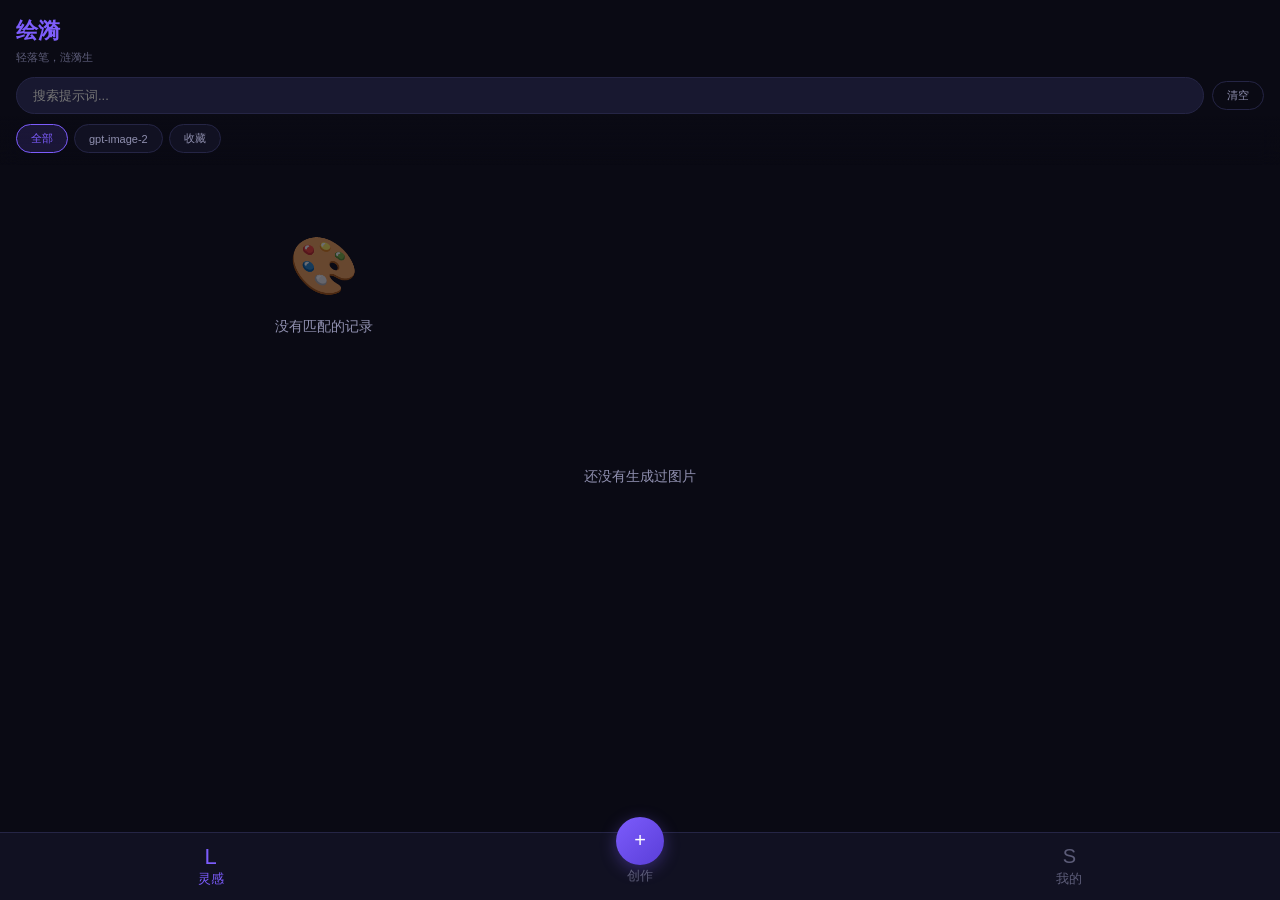
==== commit 53c2221b: "🐛 修复：const $ 与安全包装器冲突导致 TypeError - const $ 改为 let $，避免包装器重新赋值时报错 - 修复了所有按钮无法点击的根因 - JS 现在可以正常执行完 in" ====
--- a/index.html
+++ b/index.html
@@ -64,7 +64,7 @@
             </div>
           </div>
         </div>
-        <div id="tasksSection" style="display:none;margin-top:8px"><div class="tasks-grid" id="tasksGrid" id="tasksGrid"></div></div>
+        <div id="tasksSection" style="display:none;margin-top:8px"><div class="tasks-grid" id="tasksGrid"></div></div>
         <button id="generateBtn" style="width:100%;padding:14px;margin-top:12px;background:linear-gradient(135deg,#7c5cfc,#5a3ed8);border:none;border-radius:28px;color:#fff;font-size:15px;font-weight:700;cursor:pointer">生成图片</button>
       </div>
     </div>
@@ -87,18 +87,7 @@
 </div>
 <script src="app.js"></script>
 
-<script>
-document.querySelectorAll('.nav-item[data-tab]').forEach(function(n) {
-  n.addEventListener('click', function() {
-    var t = this.dataset.tab;
-    document.querySelectorAll('.nav-item').forEach(function(x) { x.classList.remove('active'); });
-    this.classList.add('active');
-    document.querySelectorAll('.tab-panel').forEach(function(p) {
-      p.classList.toggle('active', p.id === 'tab-' + t);
-    });
-  });
-});
-</script>
+
 <script>
 if ('serviceWorker' in navigator) {
   window.addEventListener('load', function() { navigator.serviceWorker.register('/sw.js'); });
@@ -132,57 +121,62 @@
 <button id="negPresetsBtn" hidden></button>
 <div id="negPresetsPanel" hidden></div>
 <button id="negApplyBtn" hidden></button>
-<div id="refCameraBtn" hidden></div>
 <select id="modelSelect" hidden></select>
 <div id="enhanceBtn" hidden></div>
 <div id="promptArea" hidden></div>
 
 <!-- JS compatibility hidden elements -->
-<div id="sizeGrid" style="display:none"></div>
-<span id="charCount" style="display:none"></span>
-<button id="viewerPrev" style="display:none"></button>
-<button id="viewerNext" style="display:none"></button>
-<span id="sizeVipHint" style="display:none"></span>
-<button id="dsKeyToggle" style="display:none"></button>
-<button id="negPresetsBtn" style="display:none"></button>
-<div id="negPresetsPanel" style="display:none"></div>
-<button id="negApplyBtn" style="display:none"></button>
-<div id="enhanceBtn" style="display:none"></div>
-<textarea id="promptArea" style="display:none"></textarea>
-<select id="modelSelect" style="display:none"><option value="gpt-image-2">gpt-image-2</option></select>
-<div id="refDropZone" style="display:none"></div>
-
-
-<div id="sizeGrid" style="display:none"></div>
-<span id="charCount" style="display:none"></span>
-<button id="viewerPrev" style="display:none"></button>
-<button id="viewerNext" style="display:none"></button>
-<span id="sizeVipHint" style="display:none"></span>
-<button id="dsKeyToggle" style="display:none"></button>
-<button id="negPresetsBtn" style="display:none"></button>
-<div id="negPresetsPanel" style="display:none"></div>
-<button id="negApplyBtn" style="display:none"></button>
-<select id="modelSelect" style="display:none"><option value="gpt-image-2">gpt-image-2</option></select>
-<div id="refDropZone" style="display:none"></div>
-
+</select>
+</select>
 <!-- 兼容旧JS的隐藏元素 -->
 <span id="taskCount" style="display:none">0</span>
 <span id="failedCount" style="display:none">0</span>
-<button id="viewerPrev" style="display:none"></button>
-<button id="viewerNext" style="display:none"></button>
-<select id="modelSelect" style="display:none">
-  <option value="gpt-image-2">gpt-image-2</option>
+
+
 </select>
-<button id="enhanceBtn" style="display:none"></button>
-<button id="negPresetsBtn" style="display:none"></button>
-<div id="negPresetsPanel" style="display:none"></div>
-<button id="negApplyBtn" style="display:none"></button>
-<button id="dsKeyToggle" style="display:none"></button>
-<div id="refDropZone" style="display:none"></div>
-<div id="sizeGrid" style="display:none"></div>
-<span id="sizeVipHint" style="display:none"></span>
-<span id="charCount" style="display:none"></span>
-<textarea id="promptArea" style="display:none"></textarea>
 
+
+
+
+
+
+
+
+
+
+
+
+<script>
+// 底部 Tab 切换（移动端 v2）
+document.addEventListener('DOMContentLoaded', function() {
+  var navItems = document.querySelectorAll('.nav-item[data-tab]');
+  var panels = document.querySelectorAll('.tab-panel');
+  
+  navItems.forEach(function(item) {
+    item.addEventListener('click', function() {
+      var tab = this.dataset.tab;
+      if (!tab) return;
+      
+      // 更新导航激活状态
+      navItems.forEach(function(n) { n.classList.remove('active'); });
+      this.classList.add('active');
+      
+      // 切换面板
+      panels.forEach(function(panel) {
+        var panelId = panel.id;
+        if (panelId === 'tab-' + tab) {
+          panel.classList.add('active');
+        } else {
+          panel.classList.remove('active');
+        }
+      });
+    });
+  });
+  
+  console.log('[绘漪] Tab 切换已就绪，共 ' + navItems.length + ' 个导航按钮');
+});
+</script>
+
+<input id="model" type="hidden" value="gpt-image-2">
 </body>
 </html>
